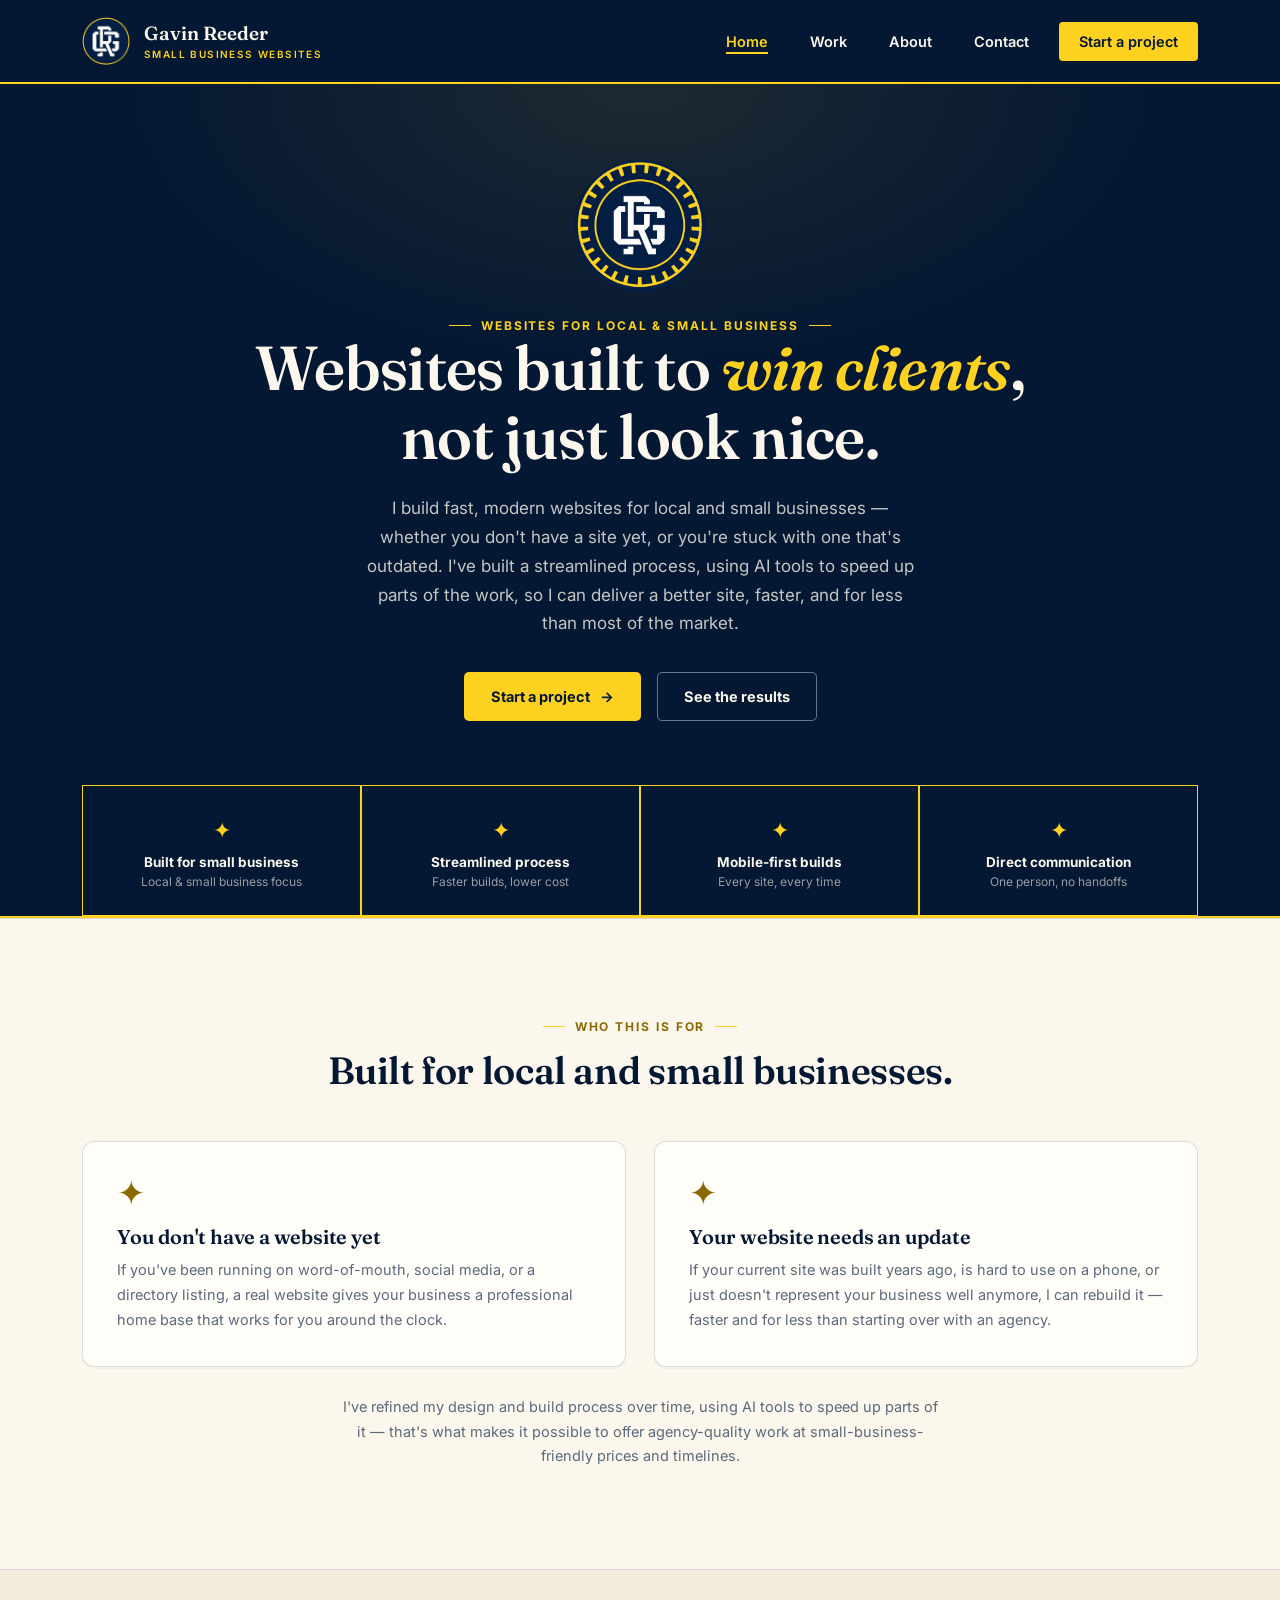
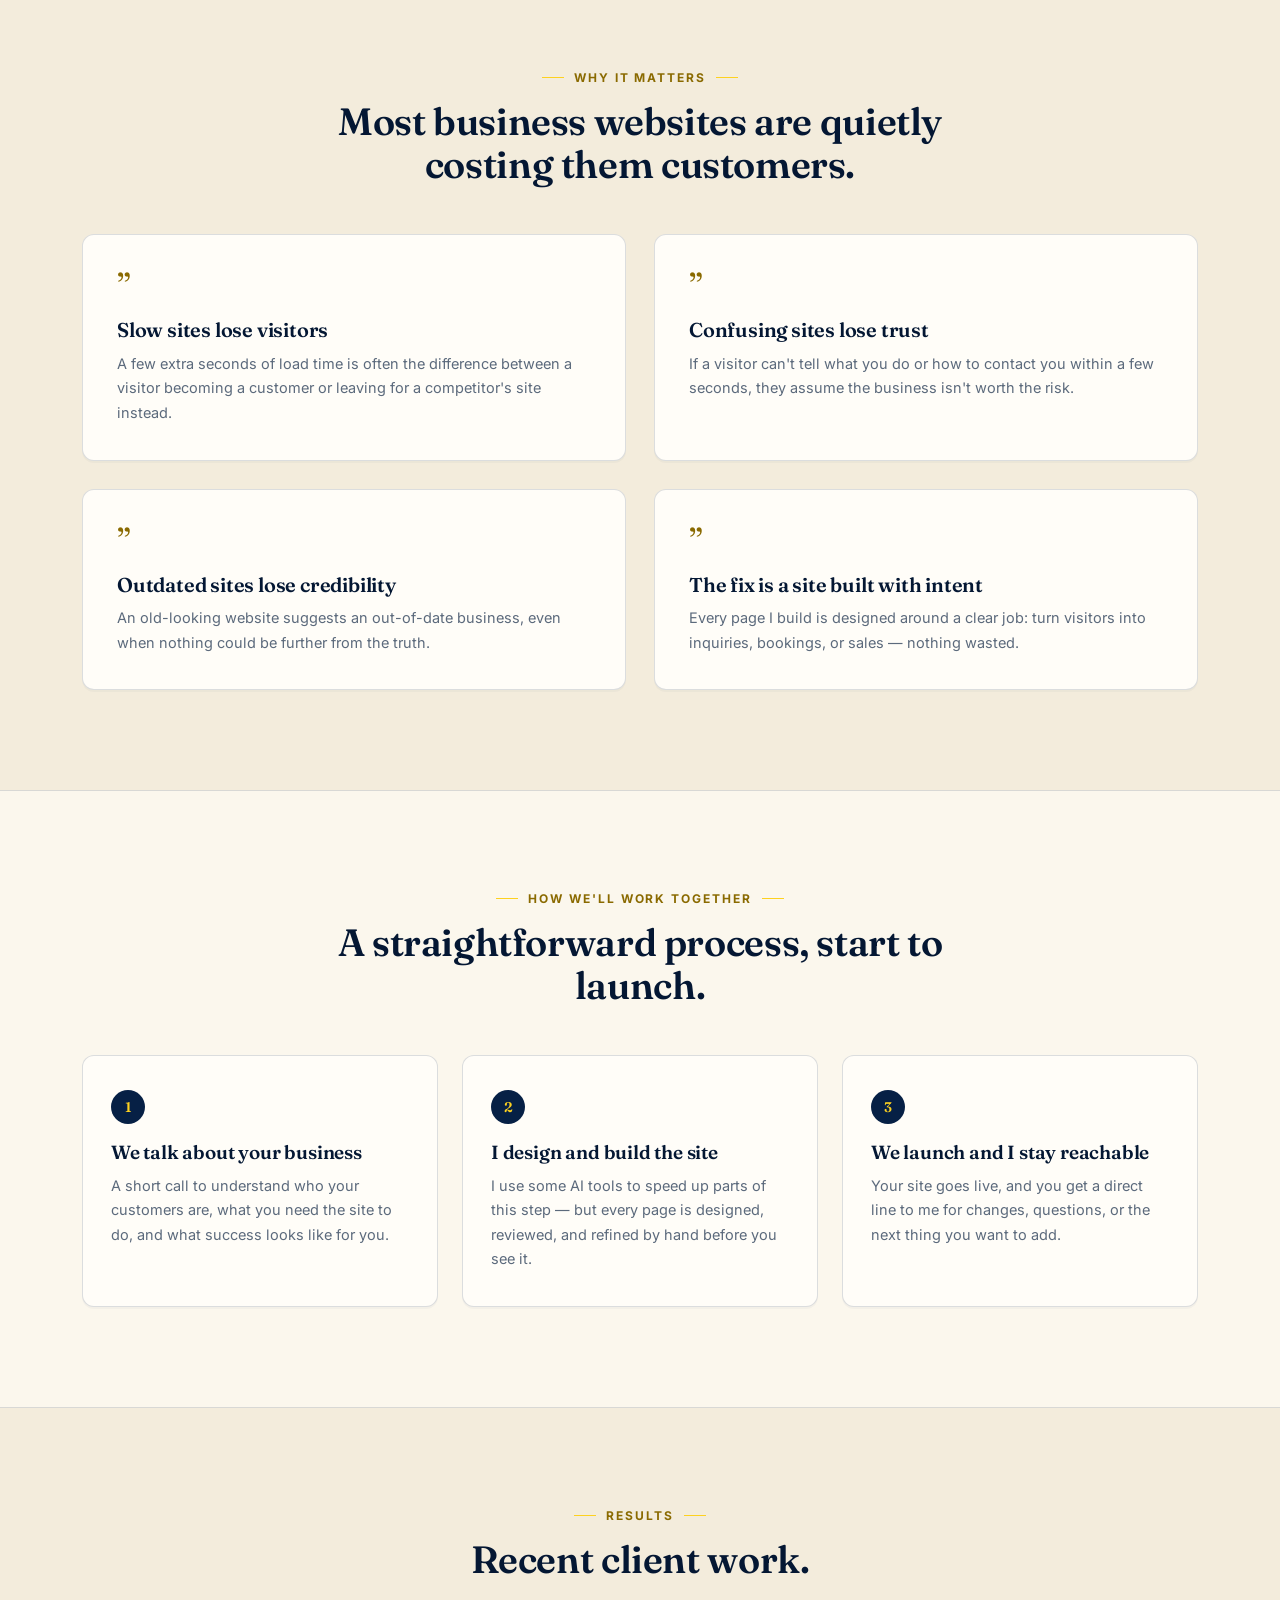
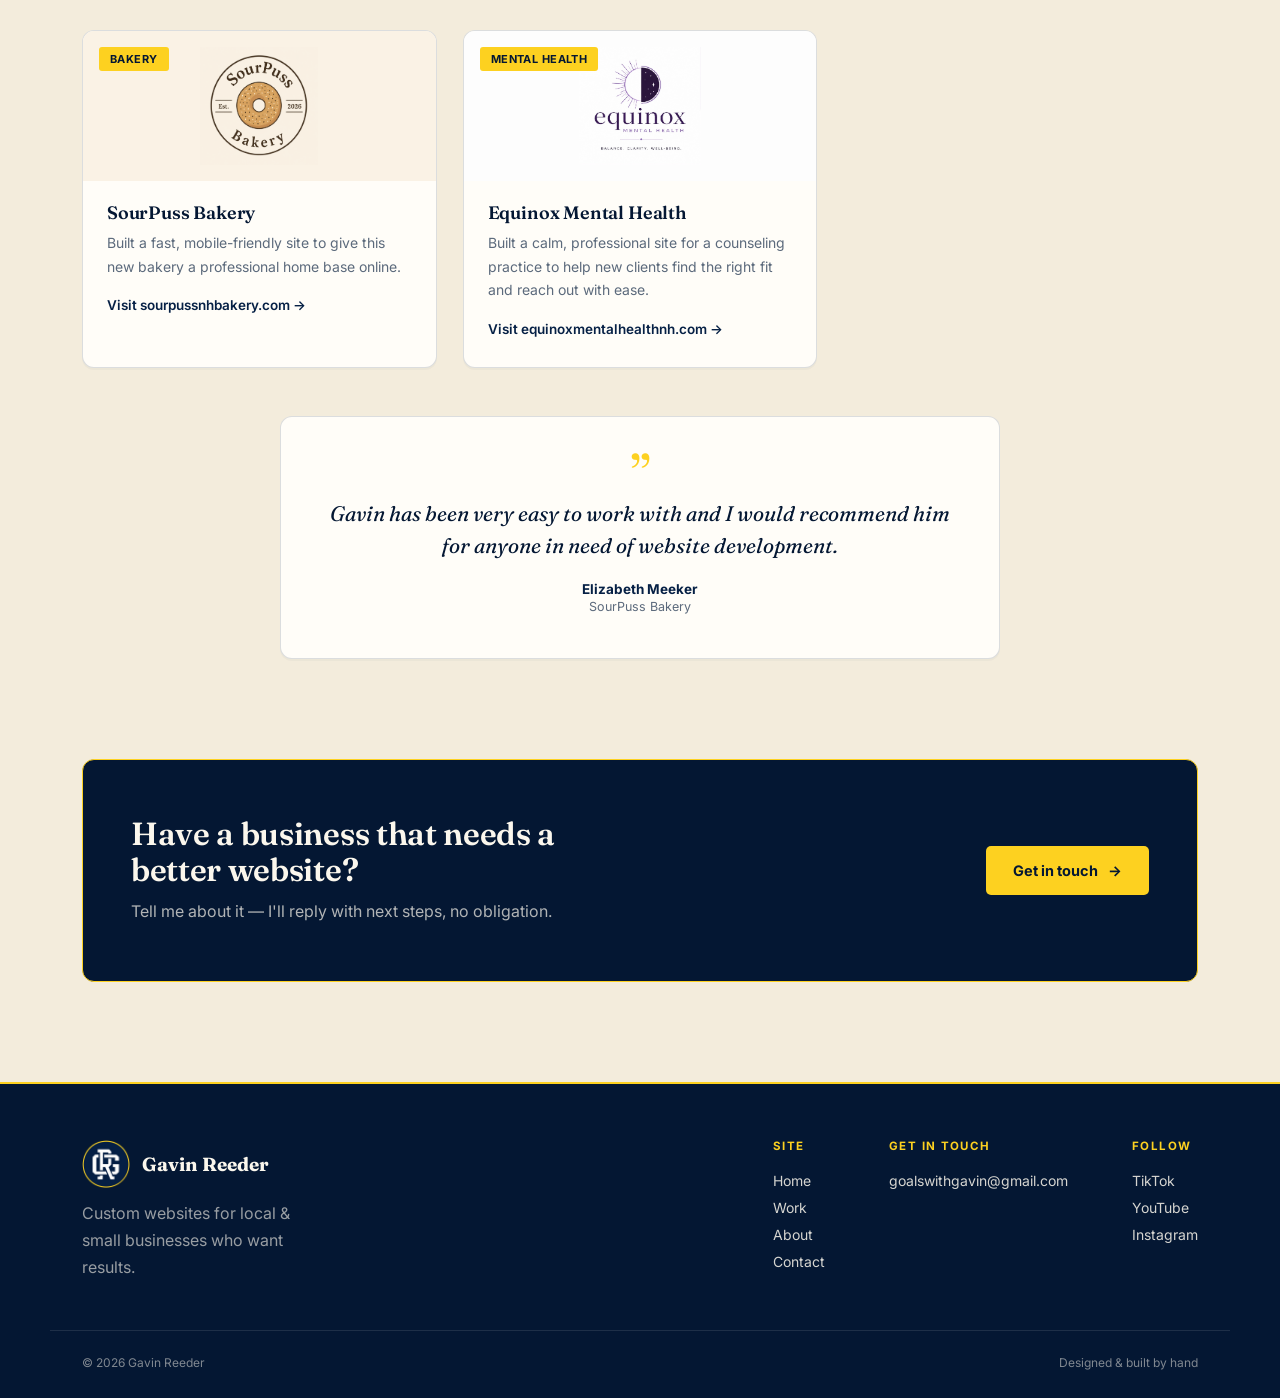
==== index.html @ fc6a7dd0 "Add files via upload" ====
<!DOCTYPE html>
<html lang="en">
<head>
<!-- Google tag (gtag.js) -->
<script async src="https://www.googletagmanager.com/gtag/js?id=G-11JY5V5HE5"></script>
<script>
  window.dataLayer = window.dataLayer || [];
  function gtag(){dataLayer.push(arguments);}
  gtag('js', new Date());

  gtag('config', 'G-11JY5V5HE5');
</script>
<meta charset="UTF-8">
<meta name="viewport" content="width=device-width, initial-scale=1.0">
<title>Gavin Reeder — Websites built to win clients</title>
<meta name="description" content="I design and build fast, modern websites for business owners — focused on results you can measure, not just looks.">
<link rel="icon" href="/favicon.ico" sizes="48x48">
<link rel="icon" type="image/png" href="/favicon.png" sizes="192x192">
<link rel="apple-touch-icon" href="/apple-touch-icon.png">
<link rel="stylesheet" href="styles.css">
</head>
<body>

<nav class="site-nav">
  <div class="wrap">
    <a href="index.html" class="brand">
      <div class="seal sm"><div class="seal-core"><img src="logo-small.png" alt="Gavin Reeder"></div></div>
      <div class="brand-text">Gavin Reeder<small>Small Business Websites</small></div>
    </a>
    <button class="nav-toggle" aria-label="Toggle menu" aria-expanded="false">☰</button>
    <ul class="nav-links" data-mobile-open="false">
      <li><a href="index.html" aria-current="page">Home</a></li>
      <li><a href="work.html">Work</a></li>
      <li><a href="about.html">About</a></li>
      <li><a href="contact.html">Contact</a></li>
      <li><a href="contact.html" class="nav-cta">Start a project</a></li>
    </ul>
  </div>
</nav>

<!-- ============ HERO ============ -->
<header class="home-hero">
  <div class="wrap">
    <div class="seal"><div class="seal-core"><img src="logo-center.png" alt="Gavin Reeder"></div></div>
    <div class="eyebrow" style="margin-top:22px;">Websites for local &amp; small business</div>
    <h1>Websites built to <em>win clients</em>, not just look nice.</h1>
    <p class="lead">I build fast, modern websites for local and small businesses — whether you don't have a site yet, or you're stuck with one that's outdated. I've built a streamlined process, using AI tools to speed up parts of the work, so I can deliver a better site, faster, and for less than most of the market.</p>
    <div class="hero-actions">
      <a href="contact.html" class="btn btn-primary">Start a project <span class="btn-arrow">→</span></a>
      <a href="work.html" class="btn btn-outline-light">See the results</a>
    </div>

    <div class="trust-bar">
      <div class="trust-item"><span class="icon">✦</span><strong>Built for small business</strong><span>Local &amp; small business focus</span></div>
      <div class="trust-item"><span class="icon">✦</span><strong>Streamlined process</strong><span>Faster builds, lower cost</span></div>
      <div class="trust-item"><span class="icon">✦</span><strong>Mobile-first builds</strong><span>Every site, every time</span></div>
      <div class="trust-item"><span class="icon">✦</span><strong>Direct communication</strong><span>One person, no handoffs</span></div>
    </div>
  </div>
</header>

<!-- ============ WHO THIS IS FOR ============ -->
<section style="background:var(--cream-2); border-top:1px solid var(--border); border-bottom:1px solid var(--border);">
  <div class="wrap">
    <div class="section-head">
      <div class="eyebrow">Who this is for</div>
      <h2>Built for local and small businesses.</h2>
    </div>
    <div class="why-grid">
      <div class="box why-card reveal">
        <span class="mark">✦</span>
        <h3>You don't have a website yet</h3>
        <p>If you've been running on word-of-mouth, social media, or a directory listing, a real website gives your business a professional home base that works for you around the clock.</p>
      </div>
      <div class="box why-card reveal">
        <span class="mark">✦</span>
        <h3>Your website needs an update</h3>
        <p>If your current site was built years ago, is hard to use on a phone, or just doesn't represent your business well anymore, I can rebuild it — faster and for less than starting over with an agency.</p>
      </div>
    </div>
    <p style="margin-top:28px; text-align:center; font-size:14.5px; max-width:600px; margin-left:auto; margin-right:auto;">I've refined my design and build process over time, using AI tools to speed up parts of it — that's what makes it possible to offer agency-quality work at small-business-friendly prices and timelines.</p>
  </div>
</section>

<!-- ============ WHY ============ -->
<section>
  <div class="wrap">
    <div class="section-head">
      <div class="eyebrow">Why it matters</div>
      <h2>Most business websites are quietly costing them customers.</h2>
    </div>
    <div class="why-grid">
      <div class="box why-card reveal">
        <span class="mark">”</span>
        <h3>Slow sites lose visitors</h3>
        <p>A few extra seconds of load time is often the difference between a visitor becoming a customer or leaving for a competitor's site instead.</p>
      </div>
      <div class="box why-card reveal">
        <span class="mark">”</span>
        <h3>Confusing sites lose trust</h3>
        <p>If a visitor can't tell what you do or how to contact you within a few seconds, they assume the business isn't worth the risk.</p>
      </div>
      <div class="box why-card reveal">
        <span class="mark">”</span>
        <h3>Outdated sites lose credibility</h3>
        <p>An old-looking website suggests an out-of-date business, even when nothing could be further from the truth.</p>
      </div>
      <div class="box why-card reveal">
        <span class="mark">”</span>
        <h3>The fix is a site built with intent</h3>
        <p>Every page I build is designed around a clear job: turn visitors into inquiries, bookings, or sales — nothing wasted.</p>
      </div>
    </div>
  </div>
</section>

<!-- ============ PROCESS ============ -->
<section style="background:var(--cream-2); border-top:1px solid var(--border); border-bottom:1px solid var(--border);">
  <div class="wrap">
    <div class="section-head">
      <div class="eyebrow">How we'll work together</div>
      <h2>A straightforward process, start to launch.</h2>
    </div>
    <div class="process-grid">
      <div class="box process-step reveal">
        <div class="step-num">1</div>
        <h3>We talk about your business</h3>
        <p>A short call to understand who your customers are, what you need the site to do, and what success looks like for you.</p>
      </div>
      <div class="box process-step reveal">
        <div class="step-num">2</div>
        <h3>I design and build the site</h3>
        <p>I use some AI tools to speed up parts of this step — but every page is designed, reviewed, and refined by hand before you see it.</p>
      </div>
      <div class="box process-step reveal">
        <div class="step-num">3</div>
        <h3>We launch and I stay reachable</h3>
        <p>Your site goes live, and you get a direct line to me for changes, questions, or the next thing you want to add.</p>
      </div>
    </div>
  </div>
</section>

<!-- ============ RESULTS PREVIEW ============ -->
<section>
  <div class="wrap">
    <div class="section-head">
      <div class="eyebrow">Results</div>
      <h2>Recent client work.</h2>
    </div>

    <div class="results-grid">
      <a href="https://sourpussnhbakery.com" target="_blank" rel="noopener" class="box result-card reveal">
        <div class="result-thumb logo-thumb">
          <span class="tag">Bakery</span>
          <img src="sourpuss-logo.png" alt="SourPuss Bakery logo">
        </div>
        <div class="result-body">
          <h3>SourPuss Bakery</h3>
          <p>Built a fast, mobile-friendly site to give this new bakery a professional home base online.</p>
          <p style="margin-top:16px; font-weight:600; font-size:13.5px; color:var(--navy);">Visit sourpussnhbakery.com →</p>
        </div>
      </a>
      <a href="https://equinoxmentalhealthnh.com" target="_blank" rel="noopener" class="box result-card reveal">
        <div class="result-thumb logo-thumb" style="background:#FDFDFD;">
          <span class="tag">Mental Health</span>
          <img src="equinox-logo.png" alt="Equinox Mental Health logo">
        </div>
        <div class="result-body">
          <h3>Equinox Mental Health</h3>
          <p>Built a calm, professional site for a counseling practice to help new clients find the right fit and reach out with ease.</p>
          <p style="margin-top:16px; font-weight:600; font-size:13.5px; color:var(--navy);">Visit equinoxmentalhealthnh.com →</p>
        </div>
      </a>
    </div>

    <div class="box testimonial reveal">
      <span class="quote-mark">”</span>
      <p class="quote">Gavin has been very easy to work with and I would recommend him for anyone in need of website development.</p>
      <div class="attribution">Elizabeth Meeker<span>SourPuss Bakery</span></div>
    </div>
  </div>
</section>

<!-- ============ CTA ============ -->
<section style="padding-top:0;">
  <div class="wrap">
    <div class="cta-banner reveal">
      <div>
        <h2>Have a business that needs a better website?</h2>
        <p>Tell me about it — I'll reply with next steps, no obligation.</p>
      </div>
      <a href="contact.html" class="btn btn-primary">Get in touch <span class="btn-arrow">→</span></a>
    </div>
  </div>
</section>

<footer class="footer">
  <div class="wrap">
    <div>
      <div class="footer-brand"><div class="seal sm"><div class="seal-core"><img src="logo-small.png" alt="Gavin Reeder"></div></div>Gavin Reeder</div>
      <p style="margin-top:12px; max-width:240px; color:rgba(251,247,237,0.6);">Custom websites for local &amp; small businesses who want results.</p>
    </div>
    <div class="footer-cols">
      <div class="footer-col">
        <h4>Site</h4>
        <a href="index.html">Home</a>
        <a href="work.html">Work</a>
        <a href="about.html">About</a>
        <a href="contact.html">Contact</a>
      </div>
      <div class="footer-col">
        <h4>Get in touch</h4>
        <a href="mailto:goalswithgavin@gmail.com">goalswithgavin@gmail.com</a>
      </div>
      <div class="footer-col">
        <h4>Follow</h4>
        <a href="https://www.tiktok.com/@goalswithgavin" target="_blank" rel="noopener">TikTok</a>
        <a href="https://www.youtube.com/@goalswithgavin" target="_blank" rel="noopener">YouTube</a>
        <a href="https://www.instagram.com/goals.withgavin" target="_blank" rel="noopener">Instagram</a>
      </div>
    </div>
  </div>
  <div class="wrap footer-bottom">
    <span>© <span data-year></span> Gavin Reeder</span>
    <span>Designed &amp; built by hand</span>
  </div>
</footer>

<script src="script.js"></script>
</body>
</html>
---- styles.css ----
/* ============================================
   TRUST MARK — design tokens (blue / gold / cream)
   ============================================ */
@import url('https://fonts.googleapis.com/css2?family=Fraunces:opsz,wght@9..144,400;9..144,500;9..144,600;9..144,700&family=Inter:wght@400;500;600;700&display=swap');

:root{
  --cream:      #F3ECDC;
  --cream-2:    #FBF7ED;
  --paper:      #FFFDF8;
  --navy:       #062045;
  --navy-2:     #041733;
  --navy-3:     #0B2D5F;
  --gold:       #FDD120;
  --gold-2:     #FDD120;
  --gold-hover: #FFE066;
  --gold-ink:   #8A6A00;
  --gold-soft:  rgba(253,209,32,0.16);
  --ink:        #1B2B3E;
  --muted:      #5C6A7C;
  --border:     rgba(6,32,69,0.14);

  --font-display: 'Fraunces', serif;
  --font-body:    'Inter', sans-serif;

  --max: 1180px;
  --radius: 12px;
}

*{ box-sizing: border-box; }
html{ scroll-behavior: smooth; }
body{
  margin:0;
  font-family: var(--font-body);
  color: var(--ink);
  background: var(--cream);
  -webkit-font-smoothing: antialiased;
}
img{ max-width:100%; display:block; }
a{ color: inherit; text-decoration: none; }
ul{ margin:0; padding:0; list-style:none; }
::selection{ background: var(--gold-2); color: var(--navy-2); }

@media (prefers-reduced-motion: reduce){
  *{ animation-duration: 0.01ms !important; animation-iteration-count: 1 !important; transition-duration: 0.01ms !important; scroll-behavior: auto !important; }
}
a:focus-visible, button:focus-visible, input:focus-visible, textarea:focus-visible, select:focus-visible{
  outline: 2px solid var(--gold);
  outline-offset: 3px;
}

.wrap{ max-width: var(--max); margin: 0 auto; padding: 0 32px; }

h1,h2,h3,h4{
  font-family: var(--font-display);
  color: var(--navy-2);
  line-height: 1.12;
  margin: 0;
  font-weight: 600;
  letter-spacing: -0.01em;
}

.eyebrow{
  font-family: var(--font-body);
  font-weight: 700;
  font-size: 12px;
  letter-spacing: 0.16em;
  text-transform: uppercase;
  color: var(--gold-ink);
  display:flex; align-items:center; justify-content:center; gap:10px;
}
.eyebrow::before, .eyebrow::after{ content:""; width: 22px; height: 1px; background: var(--gold); display:inline-block; }
.eyebrow.left{ justify-content:flex-start; }
.eyebrow.left::after{ display:none; }

p{ line-height: 1.7; color: var(--muted); margin: 0; }

/* ============================================
   Seal / medallion — signature motif
   ============================================ */
.seal{
  width: 76px; height: 76px;
  flex-shrink:0;
  display:flex; align-items:center; justify-content:center;
}
.seal{ position:relative; }
.seal::before{
  content:""; position:absolute; inset:0;
  background: url('logo-ring.png') center/contain no-repeat;
  animation: seal-rotate 40s linear infinite;
}
.seal-core{ width:100%; height:100%; position:relative; z-index:1; }
.seal-core img{ width:100%; height:100%; object-fit:contain; display:block; }
.seal.sm{ width:48px; height:48px; }
.seal.sm::before{ display:none; }
.home-hero .seal{ width:132px; height:132px; }

/* ============================================
   Nav — full-width top band
   ============================================ */
.site-nav{
  position: sticky; top:0; z-index: 100;
  background: var(--navy-2);
  border-bottom: 2px solid var(--gold);
}
.site-nav .wrap{
  display:flex; align-items:center; justify-content:space-between;
  height: 82px;
}
.brand{ display:flex; align-items:center; gap:14px; }
.brand-text{ font-family: var(--font-display); font-weight:600; color: var(--cream-2); font-size: 19px; line-height:1.2; }
.brand-text small{
  display:block; font-family: var(--font-body); font-weight:600; font-size: 10px;
  letter-spacing: 0.14em; color: var(--gold-2); text-transform: uppercase; margin-top: 3px;
}

.nav-links{ display:flex; align-items:center; gap: 6px; }
.nav-links > li{ position: relative; }
.nav-links a{
  font-family: var(--font-body); font-weight: 600; font-size: 14.5px;
  color: var(--cream-2);
  padding: 10px 18px;
  display:block;
  border-radius: 4px;
  position: relative;
  transition: color 0.2s ease;
}
.nav-links a::after{
  content:""; position:absolute; left:18px; right:18px; bottom:6px; height:2px;
  background: var(--gold-2); transform: scaleX(0); transform-origin:left;
  transition: transform 0.22s ease;
}
.nav-links a:hover{ color: var(--gold-2); }
.nav-links a:hover::after,
.nav-links a[aria-current="page"]::after{ transform: scaleX(1); }
.nav-links a[aria-current="page"]{ color: var(--gold-2); }

.nav-cta{
  font-family: var(--font-body); font-weight: 700; font-size: 14px;
  color: var(--navy-2) !important;
  background: var(--gold-2);
  padding: 11px 20px !important;
  border-radius: 4px;
  margin-left: 6px;
}
.nav-cta::after{ display:none; }
.nav-cta:hover{ background: var(--gold-hover) !important; color: var(--navy-2) !important; }

.nav-toggle{
  display:none;
  background:none; border:1px solid rgba(255,255,255,0.25); border-radius:4px;
  width:42px; height:42px; color: var(--cream-2);
  align-items:center; justify-content:center; cursor:pointer; font-size:18px;
}

@media (max-width: 900px){
  .nav-links{
    position: fixed; top: 82px; left:0; right:0; bottom:0;
    background: var(--navy-2);
    flex-direction: column; align-items: stretch;
    padding: 20px; gap: 4px;
    transform: translateX(100%);
    transition: transform 0.25s ease;
    overflow-y:auto;
    border-top: 1px solid rgba(255,255,255,0.1);
  }
  .nav-links[data-mobile-open="true"]{ transform: translateX(0); }
  .nav-links > li{ width:100%; }
  .nav-links a{ width:100%; padding: 16px 12px; font-size:16px; }
  .nav-toggle{ display:flex; }
  .nav-cta{ text-align:center; margin-top:10px; }
}

/* ============================================
   Buttons
   ============================================ */
.btn{
  display:inline-flex; align-items:center; gap:10px;
  font-family: var(--font-body); font-weight:700; font-size: 14.5px;
  padding: 15px 26px;
  border-radius: 5px;
  border: 1.5px solid transparent;
  cursor:pointer;
  transition: all 0.2s ease;
}
.btn-primary{ background: var(--gold-2); color: var(--navy-2); }
.btn-primary:hover{ background: var(--gold-hover); transform: translateY(-2px); }
.btn-outline{ border-color: var(--navy); color: var(--navy); background: transparent; }
.btn-outline:hover{ background: var(--navy); color: var(--cream-2); }
.btn-outline-light{ border-color: rgba(255,255,255,0.4); color: var(--cream-2); }
.btn-outline-light:hover{ border-color: var(--gold-2); color: var(--gold-2); }
.btn-arrow{ transition: transform 0.2s ease; }
.btn:hover .btn-arrow{ transform: translateX(3px); }

/* ============================================
   Boxes / cards — shared building block
   ============================================ */
.box{
  background: var(--paper);
  border: 1px solid var(--border);
  border-radius: var(--radius);
  box-shadow: 0 2px 0 rgba(6,32,69,0.03);
  position: relative;
}
.box-gold-top{ border-top: 3px solid var(--gold-2); }

section{ padding: 100px 0; }
@media (max-width: 700px){ section{ padding: 68px 0; } }

/* ============================================
   Page hero (secondary pages)
   ============================================ */
.page-hero{
  background: var(--navy-2);
  padding: 72px 0 60px;
  text-align:center;
  position:relative;
  border-bottom: 2px solid var(--gold);
}
.page-hero .eyebrow, .home-hero .eyebrow{ color: var(--gold-2); }
.page-hero .eyebrow::before, .page-hero .eyebrow::after, .home-hero .eyebrow::before, .home-hero .eyebrow::after{ background: var(--gold-2); }
.page-hero h1{ color: var(--cream-2); font-size: clamp(32px, 4.4vw, 48px); margin: 18px auto 0; max-width: 720px; }
.page-hero p.lead{ color: rgba(251,247,237,0.75); max-width: 600px; margin: 18px auto 0; font-size: 16.5px; }

/* ============================================
   HOME — hero
   ============================================ */
.home-hero{ background: var(--navy-2); text-align:center; padding: 76px 0 0; position: relative; border-bottom: 2px solid var(--gold); overflow:hidden; }
.home-hero::before{
  content:""; position:absolute; inset:0;
  background: radial-gradient(ellipse 60% 50% at 50% 0%, rgba(253,209,32,0.10), transparent 70%);
  pointer-events:none;
}
.home-hero .wrap{ position:relative; }
.home-hero .seal{ margin: 0 auto 26px; }
.home-hero h1{ color: var(--cream-2); font-size: clamp(38px, 5.4vw, 62px); max-width: 820px; margin: 0 auto; }
.home-hero h1 em{ font-style: italic; color: var(--gold-2); }
.home-hero p.lead{ color: rgba(251,247,237,0.78); max-width: 560px; margin: 22px auto 0; font-size: 17px; }
.hero-actions{ display:flex; gap:16px; justify-content:center; margin-top: 34px; flex-wrap:wrap; }

/* Trust bar — boxed stat/feature strip under hero */
.trust-bar{
  display:grid; grid-template-columns: repeat(4, 1fr);
  gap: 2px; background: var(--gold); 
  margin-top: 64px; border: 1px solid var(--gold);
}
.trust-item{
  background: var(--navy-2); padding: 26px 20px; text-align:center;
}
.trust-item .icon{ font-family: var(--font-display); font-size: 22px; color: var(--gold-2); }
.trust-item strong{ display:block; font-family: var(--font-body); font-weight:700; font-size: 13.5px; color: var(--cream-2); margin-top: 10px; }
.trust-item span{ display:block; font-size: 12px; color: rgba(251,247,237,0.6); margin-top: 4px; }
@media (max-width: 800px){ .trust-bar{ grid-template-columns: 1fr 1fr; } }

/* ============================================
   Why section
   ============================================ */
.why-grid{ display:grid; grid-template-columns: 1fr 1fr; gap: 28px; margin-top: 48px; }
@media (max-width: 800px){ .why-grid{ grid-template-columns: 1fr; } }
.why-card{ padding: 34px; }
.why-card .mark{ font-family: var(--font-display); font-size: 34px; color: var(--gold-ink); line-height:1; }
.why-card h3{ font-size: 20px; margin-top: 16px; }
.why-card p{ margin-top: 10px; font-size: 14.5px; }

/* ============================================
   Process
   ============================================ */
.process-grid{ display:grid; grid-template-columns: repeat(3, 1fr); gap: 24px; margin-top: 48px; }
@media (max-width: 800px){ .process-grid{ grid-template-columns: 1fr; } }
.process-step{ padding: 34px 28px; text-align:left; }
.process-step .step-num{
  display:inline-flex; align-items:center; justify-content:center;
  width: 34px; height:34px; border-radius:50%;
  background: var(--navy); color: var(--gold-2);
  font-family: var(--font-display); font-size: 14px; font-weight:600;
}
.process-step h3{ font-size: 19px; margin-top: 18px; }
.process-step p{ margin-top: 10px; font-size: 14.5px; }

/* ============================================
   Results cards
   ============================================ */
.results-grid{ display:grid; grid-template-columns: repeat(3, 1fr); gap: 26px; margin-top: 48px; }
@media (max-width: 980px){ .results-grid{ grid-template-columns: 1fr 1fr; } }
@media (max-width: 660px){ .results-grid{ grid-template-columns: 1fr; } }

.result-card{ overflow:hidden; transition: transform 0.25s ease, box-shadow 0.25s ease; }
.result-card:hover{ transform: translateY(-4px); box-shadow: 0 18px 34px rgba(6,32,69,0.14); }
.result-thumb{
  height: 150px;
  background: linear-gradient(135deg, var(--navy), var(--navy-3));
  position:relative;
  display:flex; align-items:flex-start; justify-content:space-between;
  padding: 16px;
}
.result-thumb.logo-thumb{ background: #FAF2E5; align-items:center; justify-content:center; }
.result-thumb.logo-thumb img{ max-height: 100%; max-width: 100%; object-fit:contain; }
.result-thumb.logo-thumb .tag{ position:absolute; top:16px; left:16px; }
.result-thumb .tag{
  font-family: var(--font-body); font-size: 11px; font-weight:700; letter-spacing:0.04em; text-transform:uppercase;
  color: var(--navy-2); background: var(--gold-2);
  padding: 5px 11px; border-radius:3px;
}
.result-body{ padding: 22px 24px 26px; }
.result-body h3{ font-size: 18px; }
.result-body p{ font-size: 14px; margin-top: 8px; }
.result-metrics{ display:flex; gap: 24px; margin-top: 18px; padding-top:18px; border-top: 1px solid var(--border); }
.result-metrics div strong{ display:block; font-family: var(--font-display); font-size: 21px; color: var(--navy); }
.result-metrics div span{ font-family: var(--font-body); font-size: 10.5px; color: var(--muted); text-transform:uppercase; letter-spacing:0.05em; font-weight:600; }

.example-flag{
  display:inline-flex; align-items:center; gap:6px;
  font-family: var(--font-body); font-size: 11px; font-weight:600; color: var(--muted);
  border: 1px dashed var(--border); padding: 4px 10px; border-radius: 20px;
}

/* ============================================
   Testimonial
   ============================================ */
.testimonial{ padding: 44px; text-align:center; max-width: 720px; margin: 48px auto 0; }
.testimonial .quote-mark{ font-family: var(--font-display); font-size: 54px; color: var(--gold-2); line-height:0.5; display:block; margin-bottom: 10px; }
.testimonial p.quote{ font-family: var(--font-display); font-size: 21px; color: var(--navy-2); font-style: italic; line-height:1.5; }
.testimonial .attribution{ margin-top: 20px; font-family: var(--font-body); font-weight:700; font-size: 13.5px; color: var(--navy); }
.testimonial .attribution span{ display:block; font-weight:400; color: var(--muted); font-size: 12.5px; margin-top:2px; }

/* ============================================
   CTA banner
   ============================================ */
.cta-banner{
  background: var(--navy-2);
  border: 1px solid var(--gold);
  border-radius: var(--radius);
  padding: 56px 48px;
  display:flex; justify-content:space-between; align-items:center; gap: 30px; flex-wrap:wrap;
  position:relative; overflow:hidden;
}
.cta-banner h2{ color: var(--cream-2); font-size: clamp(24px,3vw,32px); max-width: 480px; }
.cta-banner p{ color: rgba(251,247,237,0.7); margin-top:10px; }

/* ============================================
   About page
   ============================================ */
.about-grid{ display:grid; grid-template-columns: 0.8fr 1.2fr; gap: 48px; align-items:start; }
@media (max-width: 900px){ .about-grid{ grid-template-columns: 1fr; } }
.portrait{
  aspect-ratio: 4/5; border-radius: var(--radius);
  background: var(--navy-2);
  border: 1px solid var(--gold);
  position:relative; overflow:hidden;
  display:flex; align-items:center; justify-content:center;
  padding: 30px;
}
.portrait span{ font-family: var(--font-body); font-size: 12.5px; color: rgba(251,247,237,0.6); text-align:center; }
.portrait-pair{ display:grid; grid-template-columns: 1fr 1fr; gap: 14px; }
.portrait-pair .portrait{ aspect-ratio: 3/4; padding:0; }
@media (max-width: 500px){ .portrait-pair{ grid-template-columns: 1fr 1fr; gap: 10px; } }
.skills-list{ display:grid; grid-template-columns: 1fr 1fr; gap: 10px; margin-top: 20px; }
.skills-list div{
  font-family: var(--font-body); font-weight:600; font-size: 13px; color: var(--navy);
  border: 1px solid var(--border); border-radius: 6px; padding: 11px 14px;
  background: var(--paper); text-align:center;
}
.approach-list{ margin-top: 10px; }
.approach-list li{ display:flex; gap:18px; padding: 24px; margin-top:14px; }
.approach-list .mark{ font-family: var(--font-display); color: var(--gold-ink); font-size: 20px; flex-shrink:0; }
.approach-list h4{ font-size: 16.5px; }
.approach-list p{ margin-top:6px; font-size: 14.5px; }

/* ============================================
   Contact page
   ============================================ */
.contact-grid{ display:grid; grid-template-columns: 1fr 1fr; gap: 40px; align-items:start; }
@media (max-width: 900px){ .contact-grid{ grid-template-columns: 1fr; } }
.contact-form-box{ padding: 40px; }
.field{ margin-bottom: 20px; }
.field label{ display:block; font-family: var(--font-body); font-weight:700; font-size: 12px; letter-spacing:0.04em; color: var(--navy); margin-bottom: 8px; }
.field input, .field textarea, .field select{
  width:100%; padding: 13px 14px; border-radius: 6px;
  border: 1px solid var(--border); background: var(--cream-2);
  font-family: var(--font-body); font-size: 15px; color: var(--ink);
}
.field textarea{ resize: vertical; min-height: 130px; }
.field input:focus, .field textarea:focus, .field select:focus{ border-color: var(--gold-ink); outline:none; background: var(--paper); }
.contact-info{ background: var(--navy-2); border: 1px solid var(--gold); border-radius: var(--radius); padding: 40px; }
.contact-info h3{ color: var(--cream-2); font-size: 21px; }
.contact-info p{ color: rgba(251,247,237,0.7); margin-top: 12px; }
.contact-email{
  display:flex; align-items:center; justify-content:space-between; gap:10px; flex-wrap:wrap;
  margin-top: 26px; padding: 16px 18px; background: rgba(255,255,255,0.05);
  border: 1px solid rgba(253,209,32,0.35); border-radius: 6px;
  font-family: var(--font-body); font-size: 13.5px; color: var(--cream-2);
}
.contact-meta{ margin-top: 26px; }
.contact-meta div{ display:flex; justify-content:space-between; padding: 13px 0; border-top: 1px solid rgba(255,255,255,0.1); font-size: 13.5px; }
.contact-meta div span:first-child{ font-family: var(--font-body); font-weight:700; color: var(--gold-2); text-transform:uppercase; font-size: 11px; letter-spacing:0.05em; }
.contact-meta div span:last-child{ color: var(--cream-2); }

/* ============================================
   Sheet-style section divider
   ============================================ */
.section-head{ text-align:center; max-width: 640px; margin: 0 auto; }
.section-head h2{ font-size: clamp(28px,3.4vw,38px); margin-top:16px; }

/* ============================================
   Footer
   ============================================ */
.footer{
  background: var(--navy-2);
  color: rgba(251,247,237,0.65);
  padding: 56px 0 28px;
  border-top: 2px solid var(--gold);
}
.footer .wrap{ display:flex; flex-wrap:wrap; gap: 32px; justify-content:space-between; align-items:flex-start; }
.footer-brand{ display:flex; align-items:center; gap:12px; font-family: var(--font-display); color: var(--cream-2); font-size: 19px; font-weight:700; }
.footer-cols{ display:flex; gap: 64px; flex-wrap:wrap; }
.footer-col h4{ font-family: var(--font-body); font-size: 11.5px; font-weight:700; letter-spacing: 0.12em; color: var(--gold-2); text-transform: uppercase; margin-bottom: 14px; }
.footer-col a{ display:block; color: var(--cream-2); font-size: 14px; padding: 5px 0; opacity: 0.85; }
.footer-col a:hover{ color: var(--gold-2); opacity:1; }
.footer-bottom{
  margin-top: 48px; padding-top: 24px; border-top: 1px solid rgba(255,255,255,0.1);
  font-family: var(--font-body); font-size: 12px; color: rgba(251,247,237,0.5);
  display:flex; justify-content:space-between; flex-wrap:wrap; gap:10px;
}

/* ============================================
   Reveal on scroll
   ============================================ */
.reveal{ opacity:0; transform: translateY(18px); transition: opacity 0.6s ease, transform 0.6s ease; }
.reveal.in{ opacity:1; transform: translateY(0); }

@keyframes seal-rotate{ to{ transform: rotate(360deg); } }
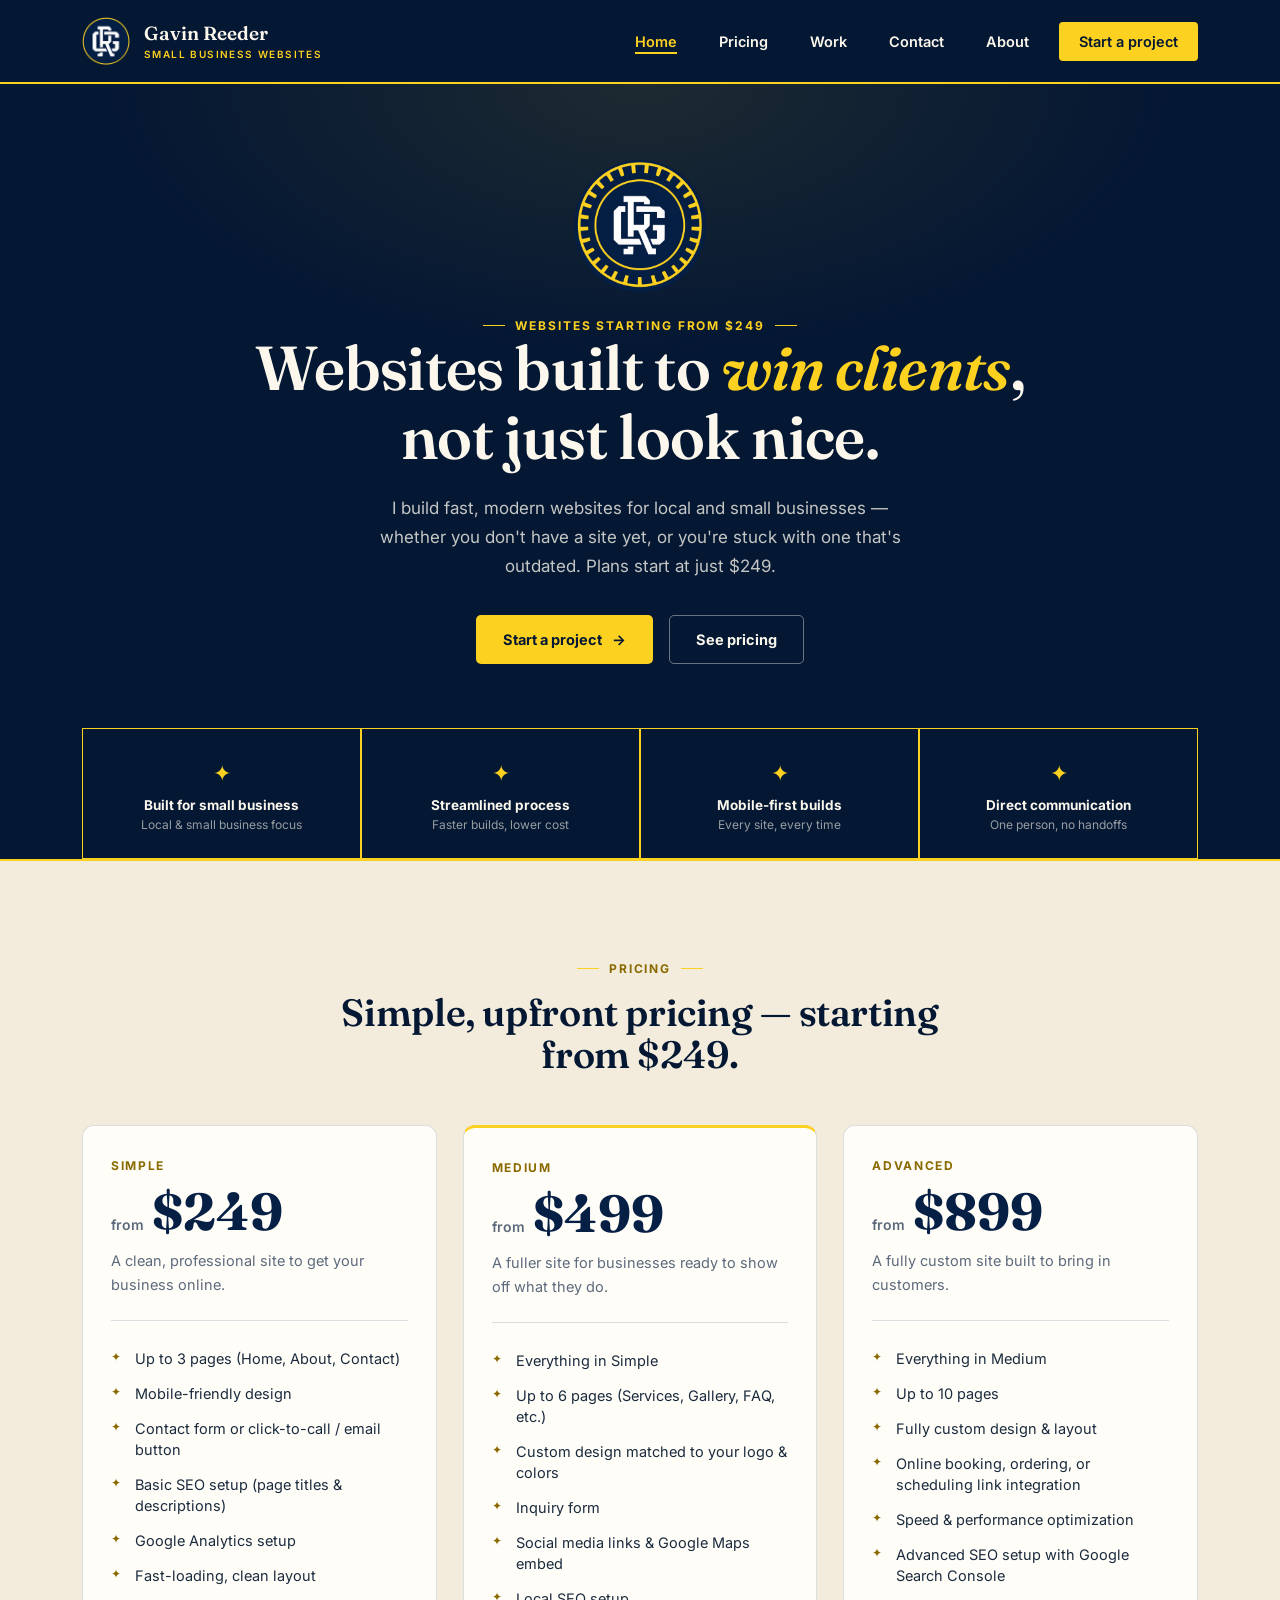
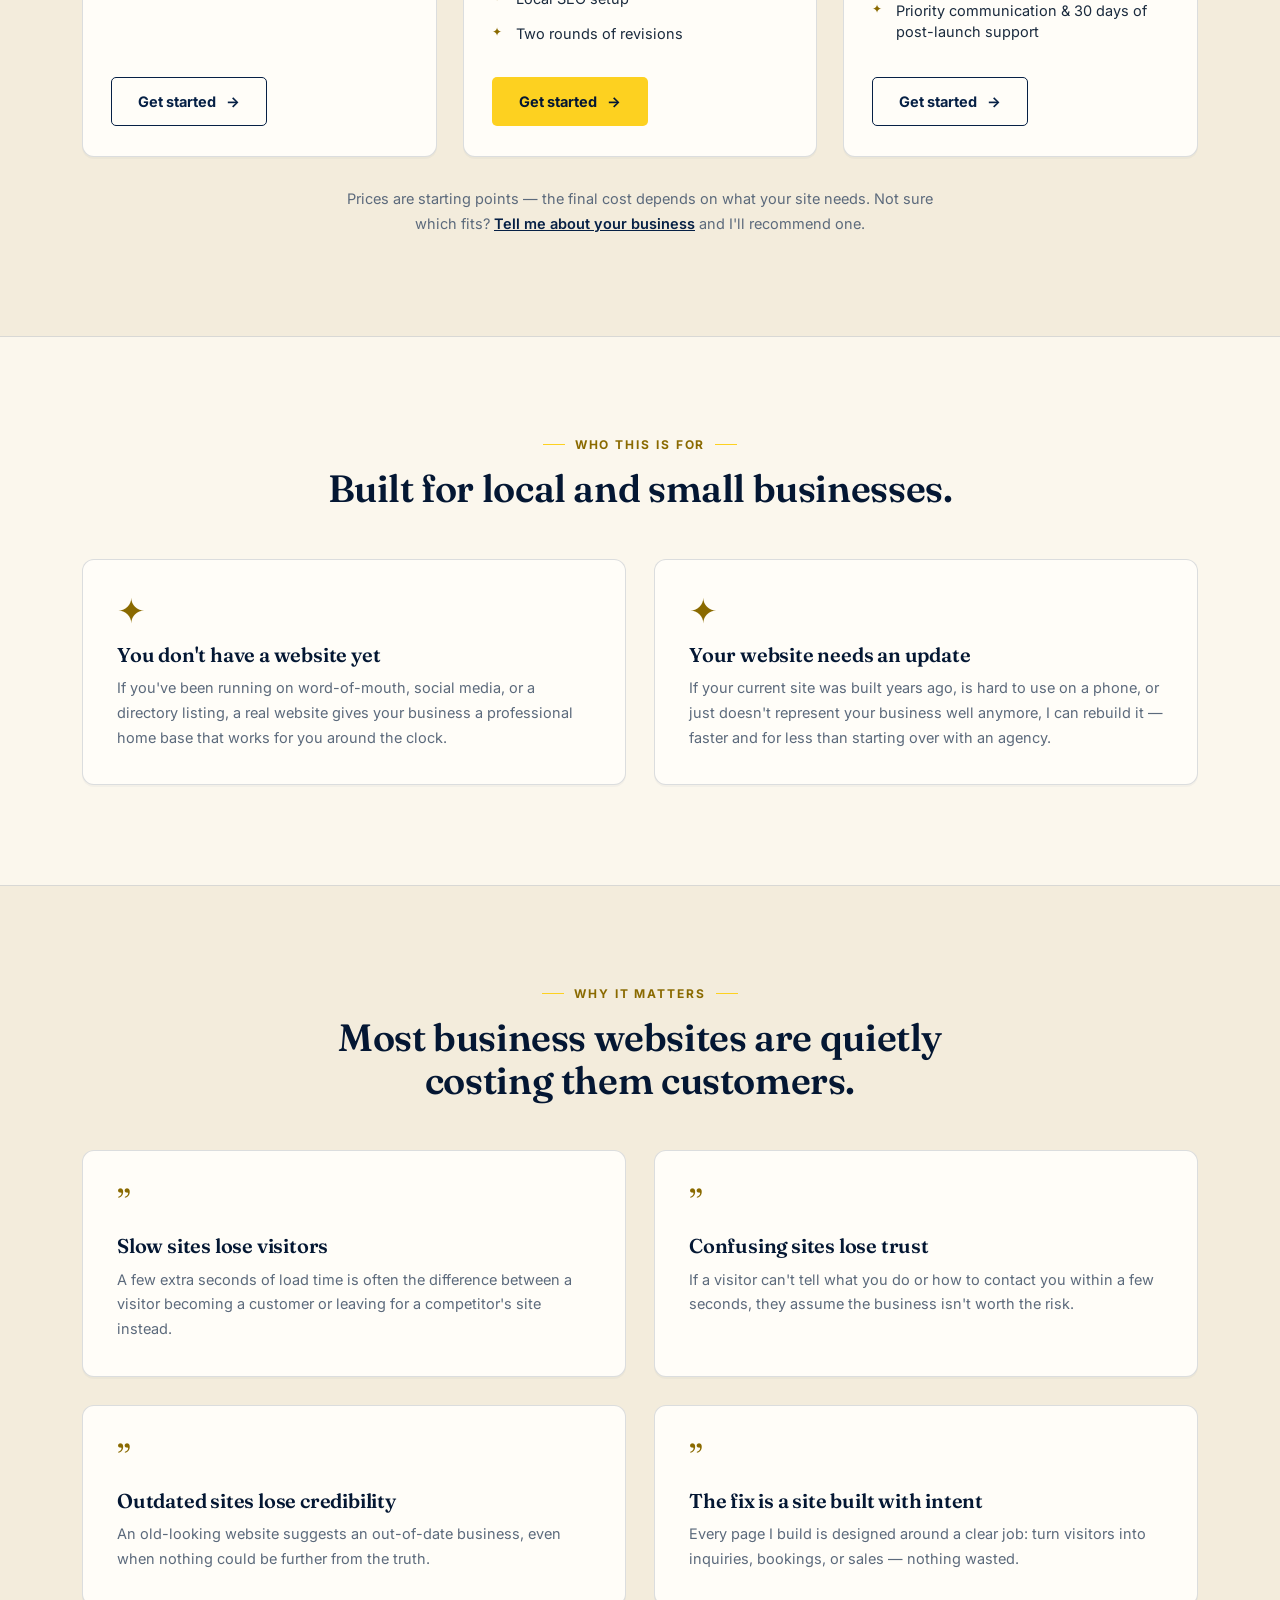
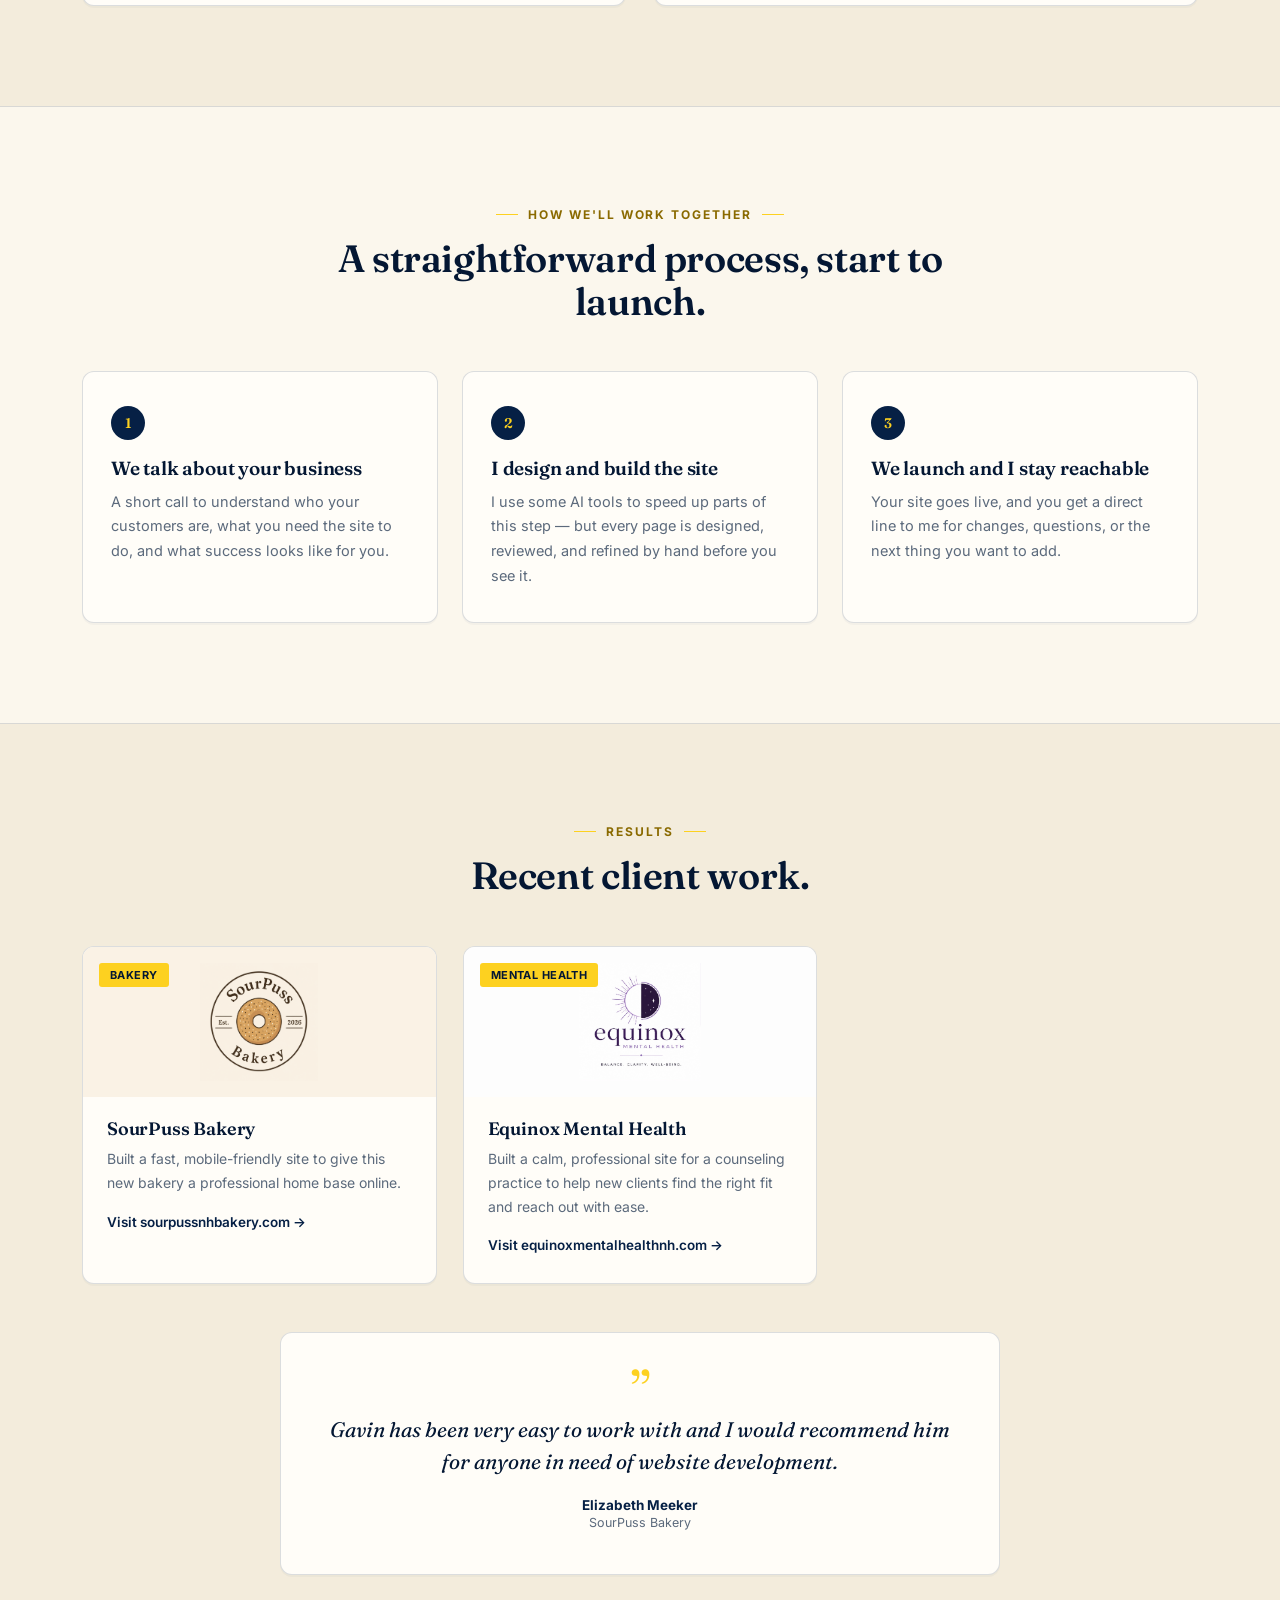
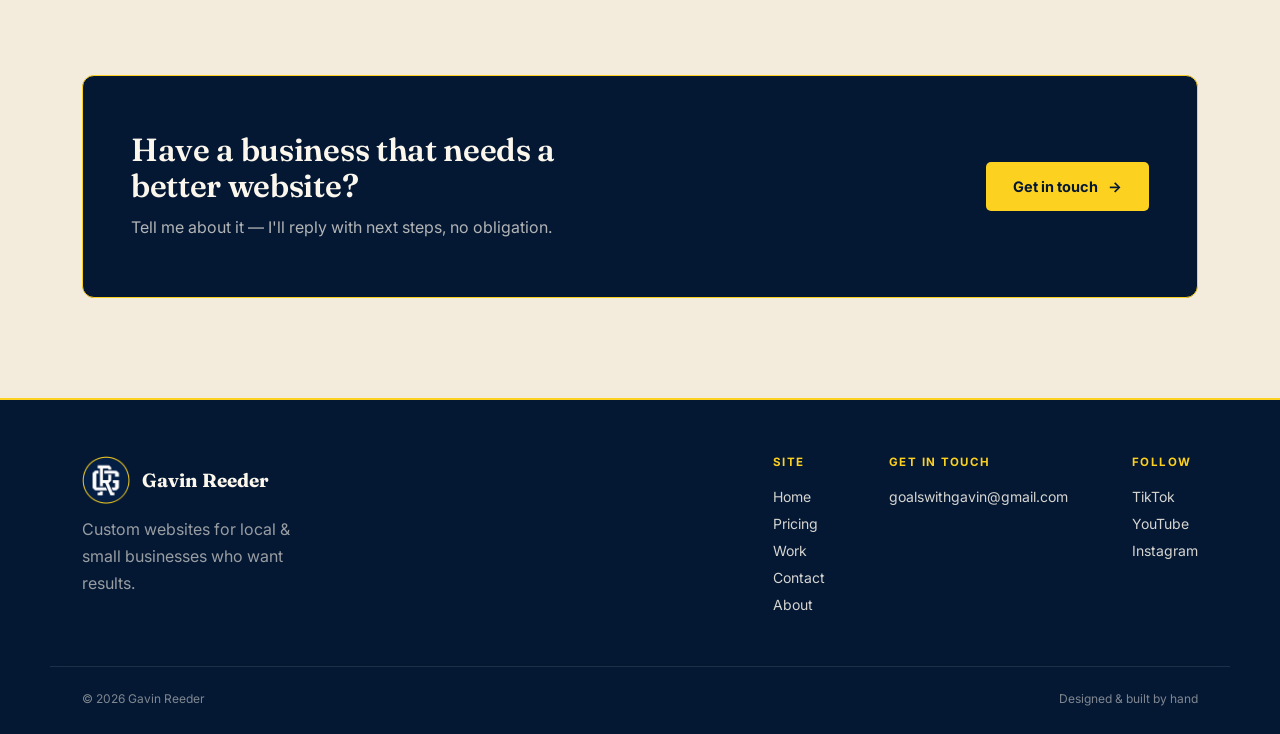
==== commit da97d17a: "Add files via upload" ====
--- a/index.html
+++ b/index.html
@@ -30,9 +30,10 @@
     <button class="nav-toggle" aria-label="Toggle menu" aria-expanded="false">☰</button>
     <ul class="nav-links" data-mobile-open="false">
       <li><a href="index.html" aria-current="page">Home</a></li>
+      <li><a href="pricing.html">Pricing</a></li>
       <li><a href="work.html">Work</a></li>
+      <li><a href="contact.html">Contact</a></li>
       <li><a href="about.html">About</a></li>
-      <li><a href="contact.html">Contact</a></li>
       <li><a href="contact.html" class="nav-cta">Start a project</a></li>
     </ul>
   </div>
@@ -42,12 +43,12 @@
 <header class="home-hero">
   <div class="wrap">
     <div class="seal"><div class="seal-core"><img src="logo-center.png" alt="Gavin Reeder"></div></div>
-    <div class="eyebrow" style="margin-top:22px;">Websites for local &amp; small business</div>
+    <div class="eyebrow" style="margin-top:22px;">Websites starting from $249</div>
     <h1>Websites built to <em>win clients</em>, not just look nice.</h1>
-    <p class="lead">I build fast, modern websites for local and small businesses — whether you don't have a site yet, or you're stuck with one that's outdated. I've built a streamlined process, using AI tools to speed up parts of the work, so I can deliver a better site, faster, and for less than most of the market.</p>
+    <p class="lead">I build fast, modern websites for local and small businesses — whether you don't have a site yet, or you're stuck with one that's outdated. Plans start at just $249.</p>
     <div class="hero-actions">
       <a href="contact.html" class="btn btn-primary">Start a project <span class="btn-arrow">→</span></a>
-      <a href="work.html" class="btn btn-outline-light">See the results</a>
+      <a href="#pricing" class="btn btn-outline-light">See pricing</a>
     </div>
 
     <div class="trust-bar">
@@ -59,6 +60,63 @@
   </div>
 </header>
 
+<!-- ============ PRICING ============ -->
+<section id="pricing">
+  <div class="wrap">
+    <div class="section-head">
+      <div class="eyebrow">Pricing</div>
+      <h2>Simple, upfront pricing — starting from $249.</h2>
+    </div>
+    <div class="price-grid">
+      <div class="box price-card reveal">
+        <div class="price-tier">Simple</div>
+        <div class="price"><span class="price-from">from</span>$249</div>
+        <p class="price-desc">A clean, professional site to get your business online.</p>
+        <ul class="price-list">
+          <li>Up to 3 pages (Home, About, Contact)</li>
+          <li>Mobile-friendly design</li>
+          <li>Contact form or click-to-call / email button</li>
+          <li>Basic SEO setup (page titles &amp; descriptions)</li>
+          <li>Google Analytics setup</li>
+          <li>Fast-loading, clean layout</li>
+        </ul>
+        <a href="contact.html" class="btn btn-outline">Get started <span class="btn-arrow">→</span></a>
+      </div>
+      <div class="box price-card box-gold-top reveal">
+        <div class="price-tier">Medium</div>
+        <div class="price"><span class="price-from">from</span>$499</div>
+        <p class="price-desc">A fuller site for businesses ready to show off what they do.</p>
+        <ul class="price-list">
+          <li>Everything in Simple</li>
+          <li>Up to 6 pages (Services, Gallery, FAQ, etc.)</li>
+          <li>Custom design matched to your logo &amp; colors</li>
+          <li>Inquiry form</li>
+          <li>Social media links &amp; Google Maps embed</li>
+          <li>Local SEO setup</li>
+          <li>Two rounds of revisions</li>
+        </ul>
+        <a href="contact.html" class="btn btn-primary">Get started <span class="btn-arrow">→</span></a>
+      </div>
+      <div class="box price-card reveal">
+        <div class="price-tier">Advanced</div>
+        <div class="price"><span class="price-from">from</span>$899</div>
+        <p class="price-desc">A fully custom site built to bring in customers.</p>
+        <ul class="price-list">
+          <li>Everything in Medium</li>
+          <li>Up to 10 pages</li>
+          <li>Fully custom design &amp; layout</li>
+          <li>Online booking, ordering, or scheduling link integration</li>
+          <li>Speed &amp; performance optimization</li>
+          <li>Advanced SEO setup with Google Search Console</li>
+          <li>Priority communication &amp; 30 days of post-launch support</li>
+        </ul>
+        <a href="contact.html" class="btn btn-outline">Get started <span class="btn-arrow">→</span></a>
+      </div>
+    </div>
+    <p class="price-note">Prices are starting points — the final cost depends on what your site needs. Not sure which fits? <a href="contact.html">Tell me about your business</a> and I'll recommend one.</p>
+  </div>
+</section>
+
 <!-- ============ WHO THIS IS FOR ============ -->
 <section style="background:var(--cream-2); border-top:1px solid var(--border); border-bottom:1px solid var(--border);">
   <div class="wrap">
@@ -78,7 +136,6 @@
         <p>If your current site was built years ago, is hard to use on a phone, or just doesn't represent your business well anymore, I can rebuild it — faster and for less than starting over with an agency.</p>
       </div>
     </div>
-    <p style="margin-top:28px; text-align:center; font-size:14.5px; max-width:600px; margin-left:auto; margin-right:auto;">I've refined my design and build process over time, using AI tools to speed up parts of it — that's what makes it possible to offer agency-quality work at small-business-friendly prices and timelines.</p>
   </div>
 </section>
 
@@ -205,9 +262,10 @@
       <div class="footer-col">
         <h4>Site</h4>
         <a href="index.html">Home</a>
+        <a href="pricing.html">Pricing</a>
         <a href="work.html">Work</a>
+        <a href="contact.html">Contact</a>
         <a href="about.html">About</a>
-        <a href="contact.html">Contact</a>
       </div>
       <div class="footer-col">
         <h4>Get in touch</h4>
--- a/styles.css
+++ b/styles.css
@@ -428,3 +428,20 @@
 .reveal.in{ opacity:1; transform: translateY(0); }
 
 @keyframes seal-rotate{ to{ transform: rotate(360deg); } }
+
+/* ============================================
+   Pricing
+   ============================================ */
+.price-grid{ display:grid; grid-template-columns: repeat(3, 1fr); gap: 26px; margin-top: 48px; align-items: stretch; }
+@media (max-width: 980px){ .price-grid{ grid-template-columns: 1fr; max-width: 520px; margin-left:auto; margin-right:auto; } }
+.price-card{ padding: 32px 28px 30px; display:flex; flex-direction:column; }
+.price-tier{ font-family: var(--font-body); font-size: 12px; font-weight:700; letter-spacing:0.14em; text-transform:uppercase; color: var(--gold-ink); }
+.price{ font-family: var(--font-display); font-size: 52px; font-weight:700; color: var(--navy); line-height:1; margin-top: 12px; }
+.price-from{ font-family: var(--font-body); font-size: 14px; font-weight:600; color: var(--muted); margin-right: 8px; letter-spacing:0; }
+.price-desc{ margin-top: 12px; font-size: 14.5px; }
+.price-list{ margin: 22px 0 26px; padding-top: 20px; border-top: 1px solid var(--border); flex:1; }
+.price-list li{ position:relative; padding: 7px 0 7px 24px; font-size: 14.5px; color: var(--ink); line-height:1.45; }
+.price-list li::before{ content:"✦"; position:absolute; left:0; top:7px; color: var(--gold-ink); font-size: 12px; }
+.price-card .btn{ align-self: flex-start; }
+.price-note{ text-align:center; margin: 30px auto 0; max-width: 620px; font-size: 14.5px; }
+.price-note a{ color: var(--navy); font-weight:600; text-decoration: underline; }
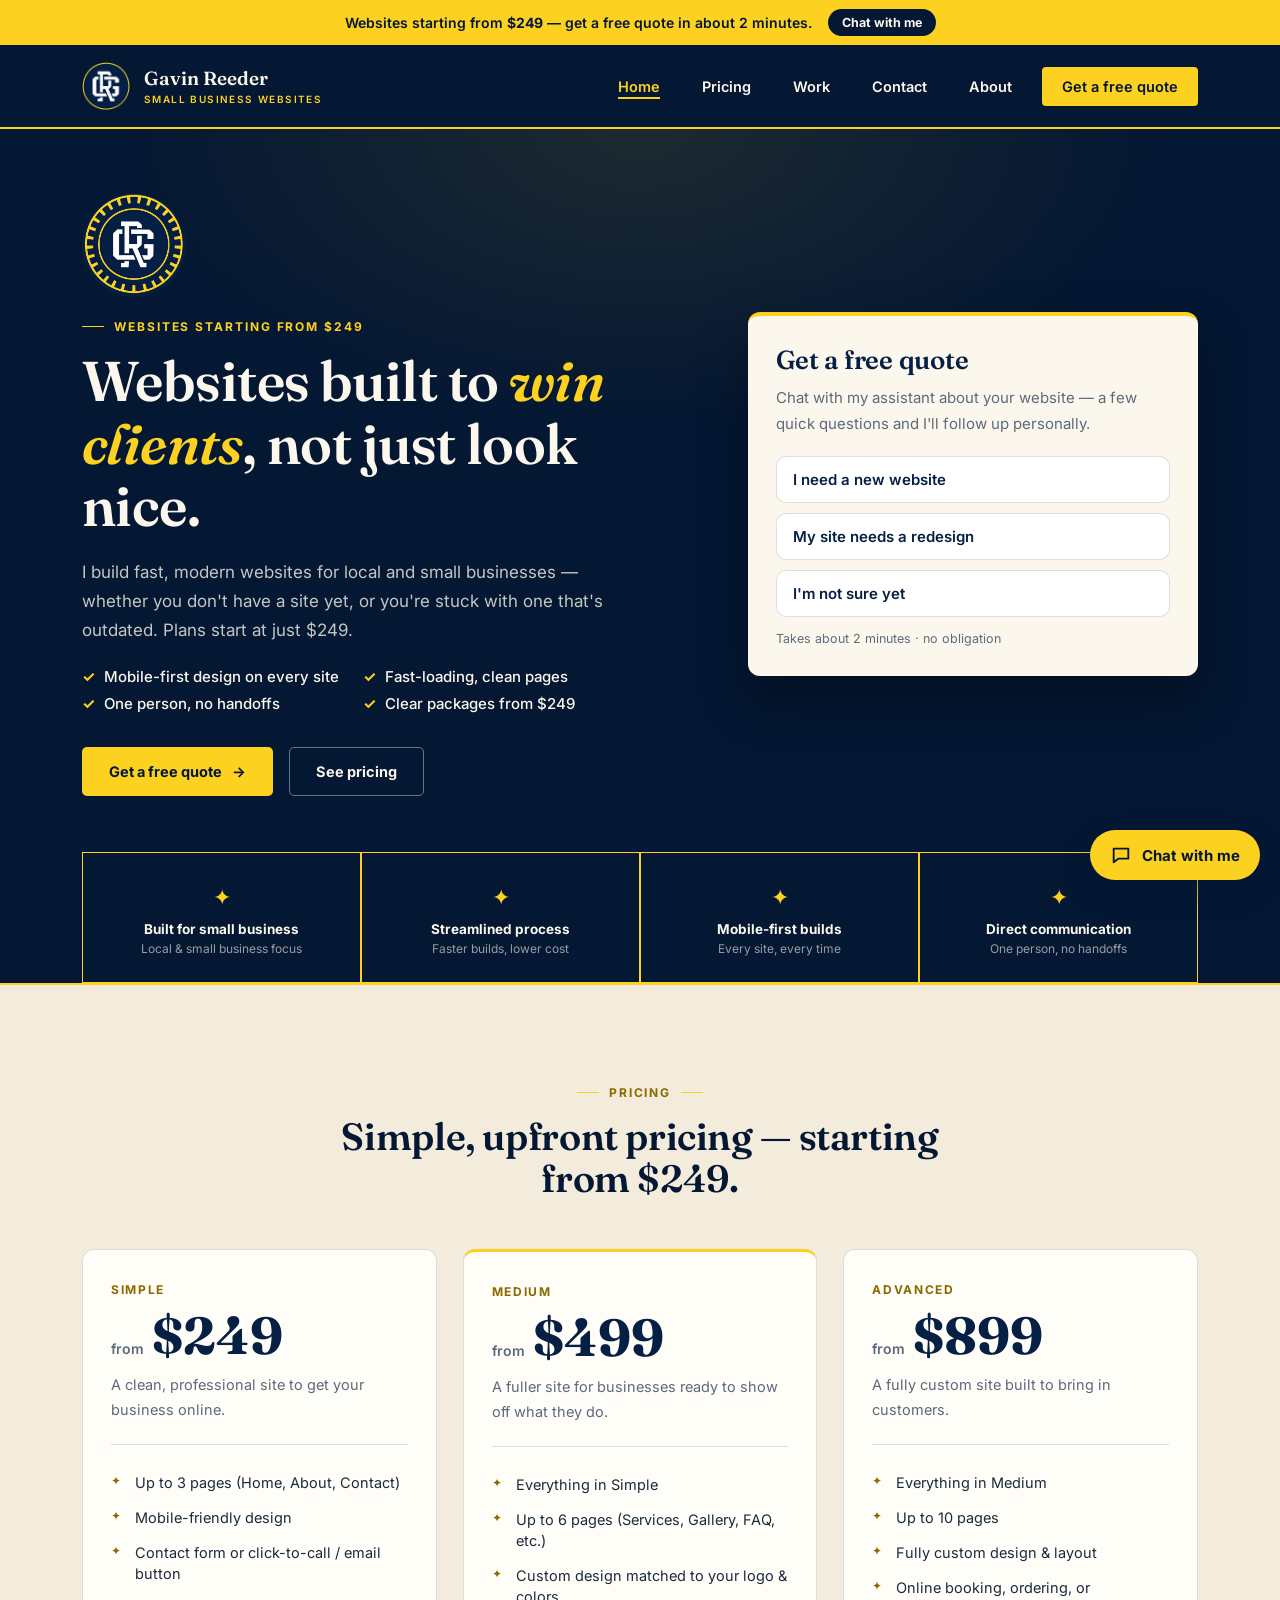
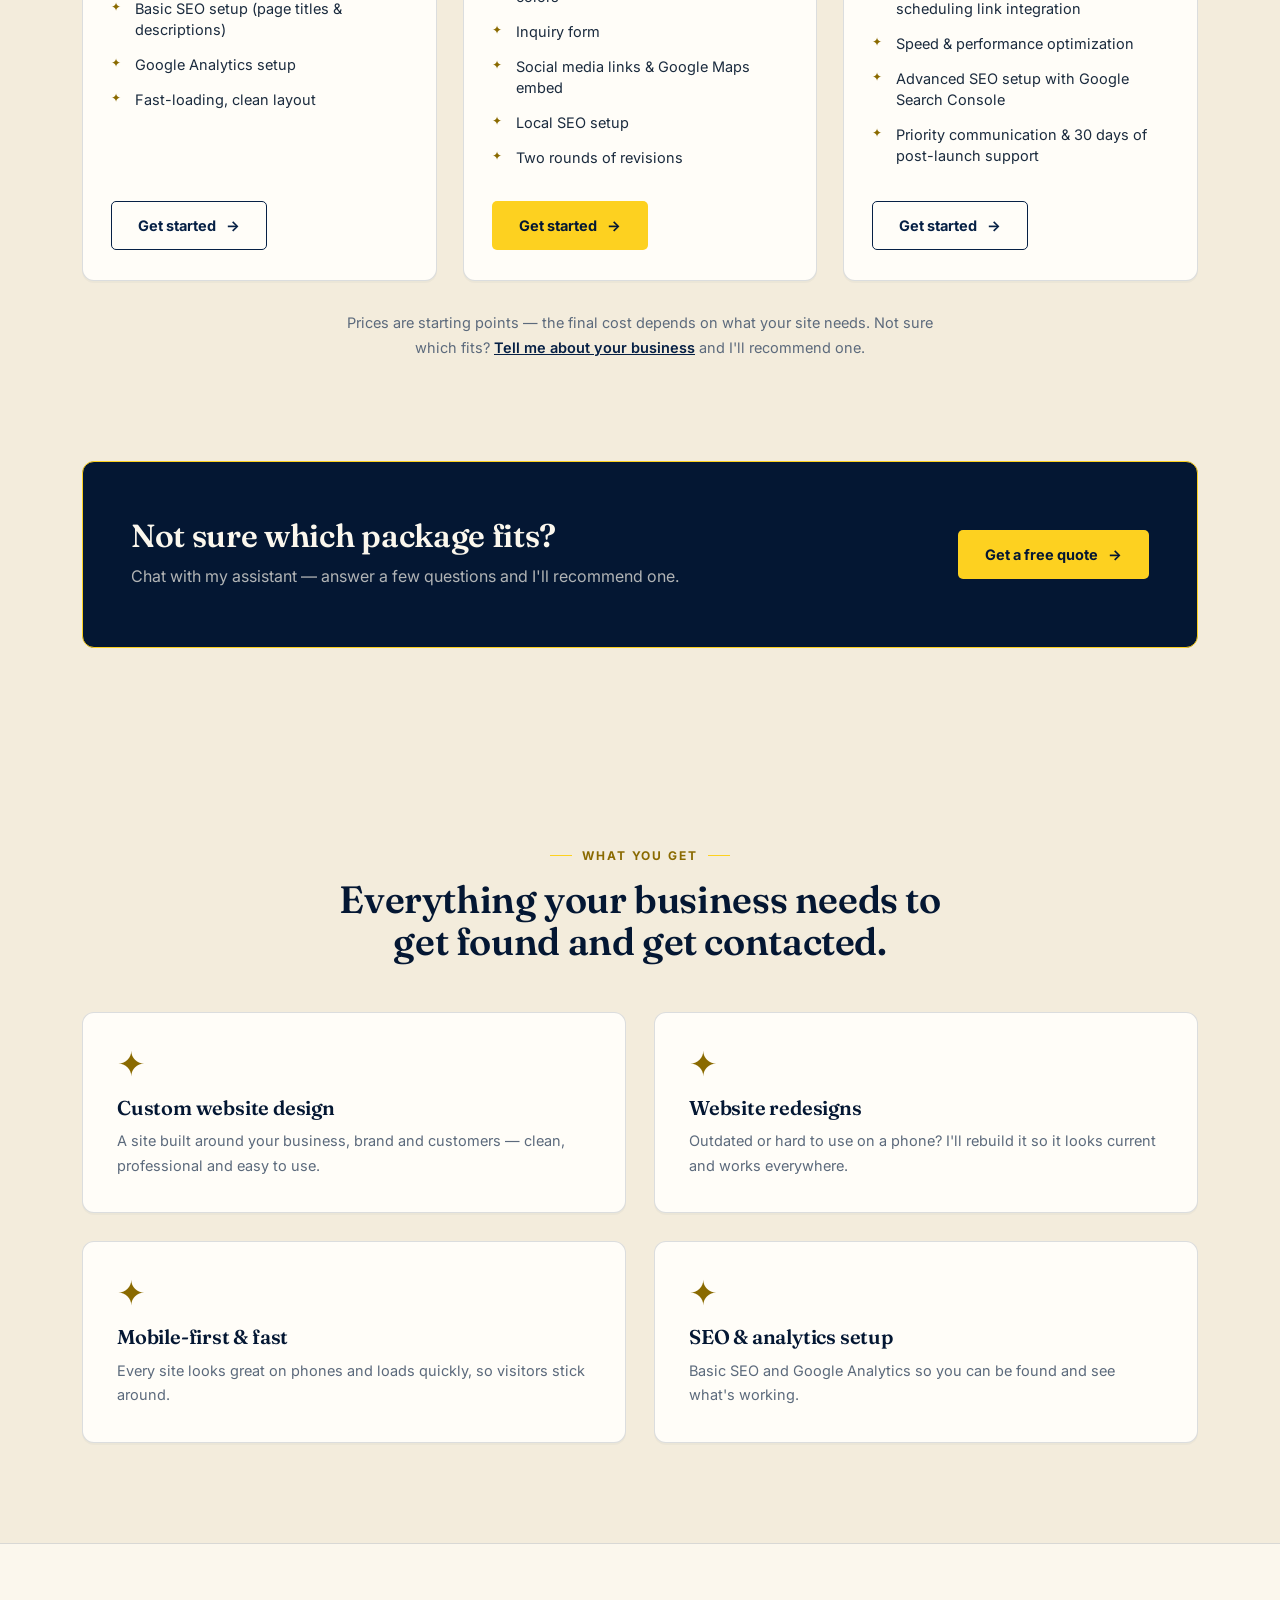
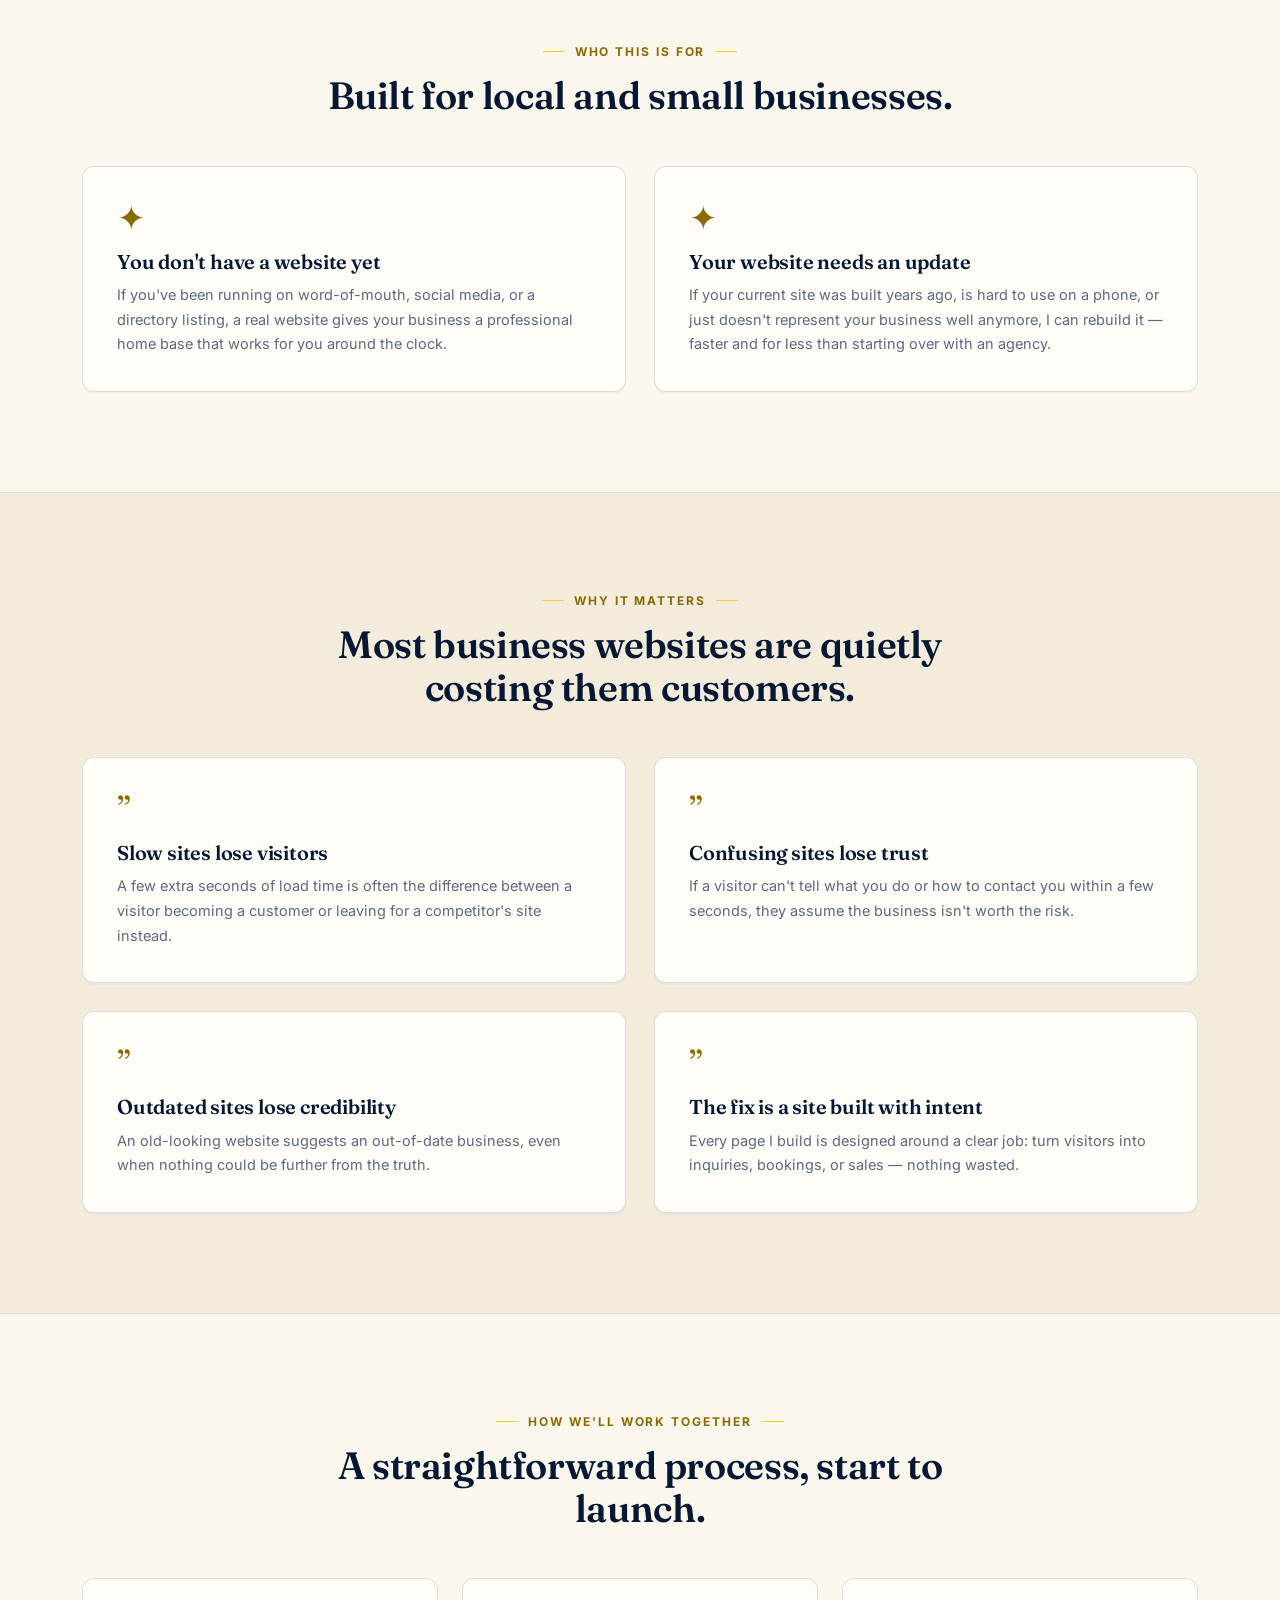
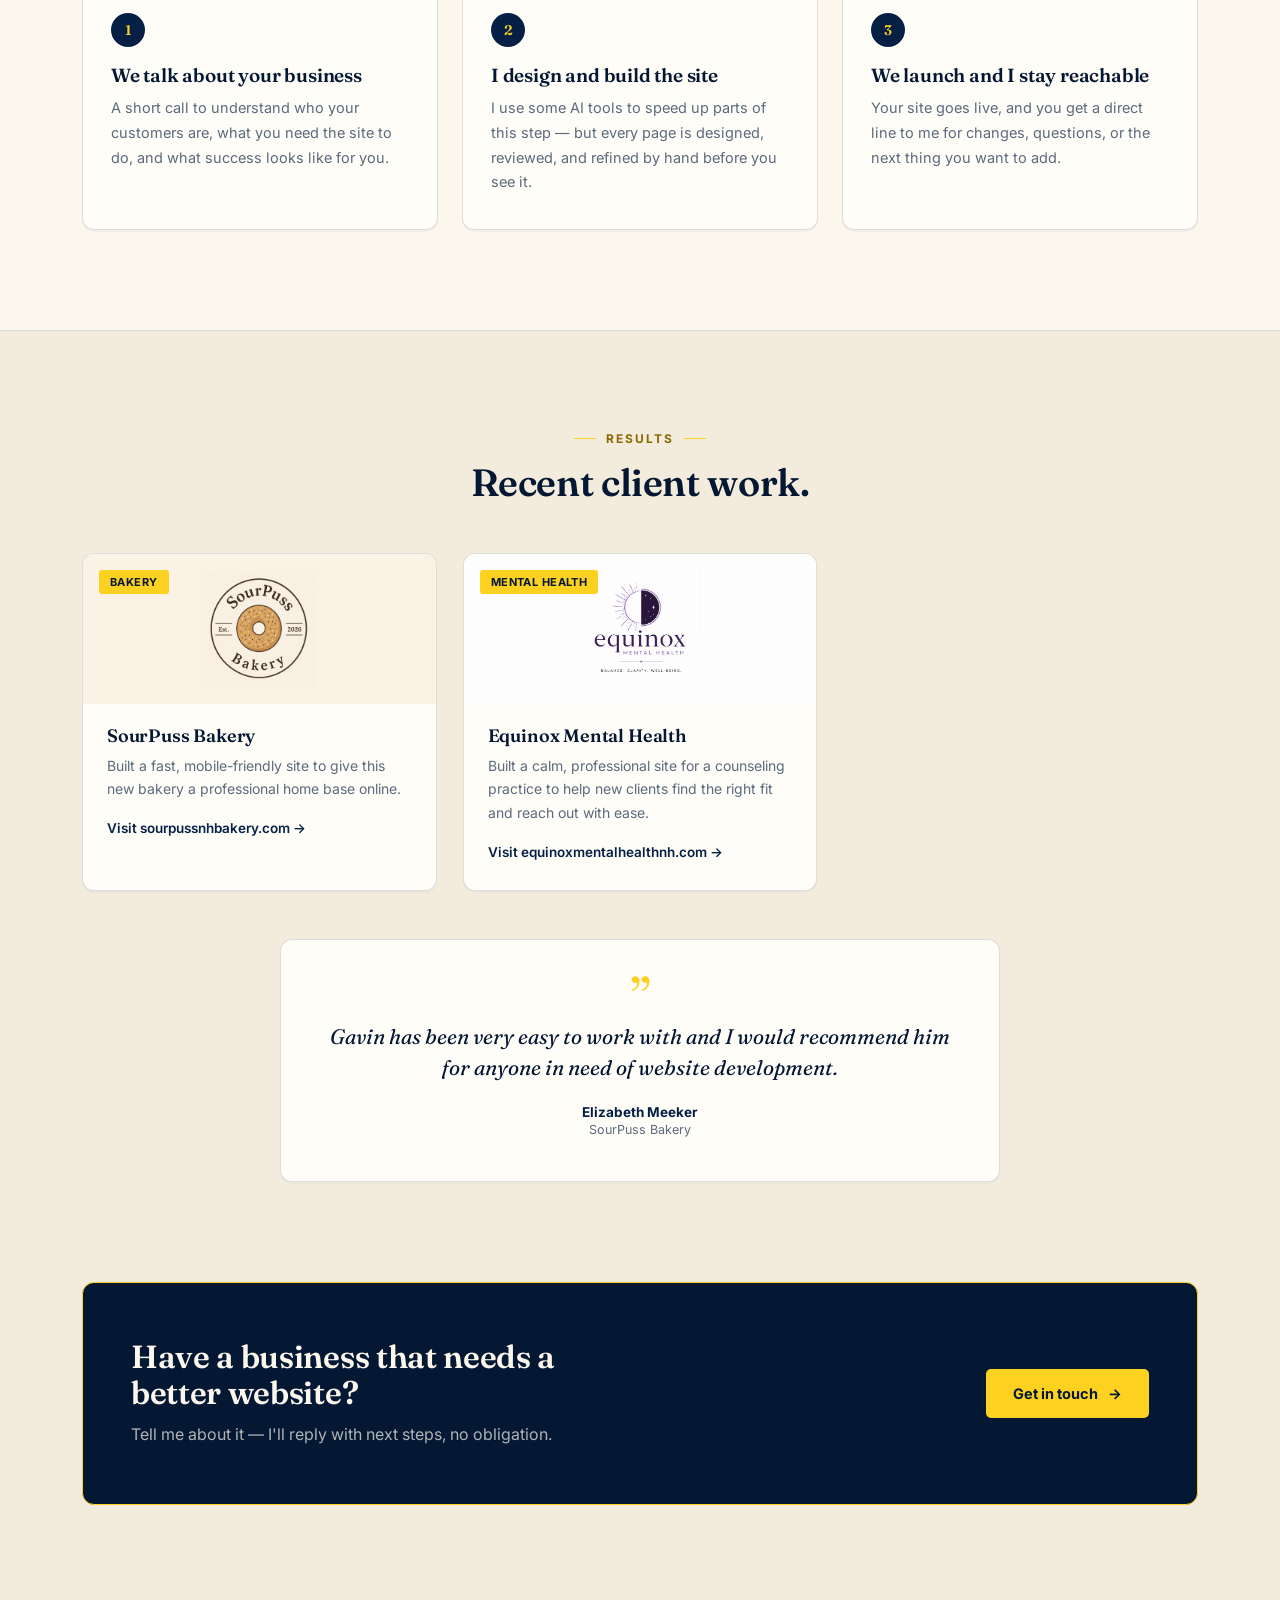
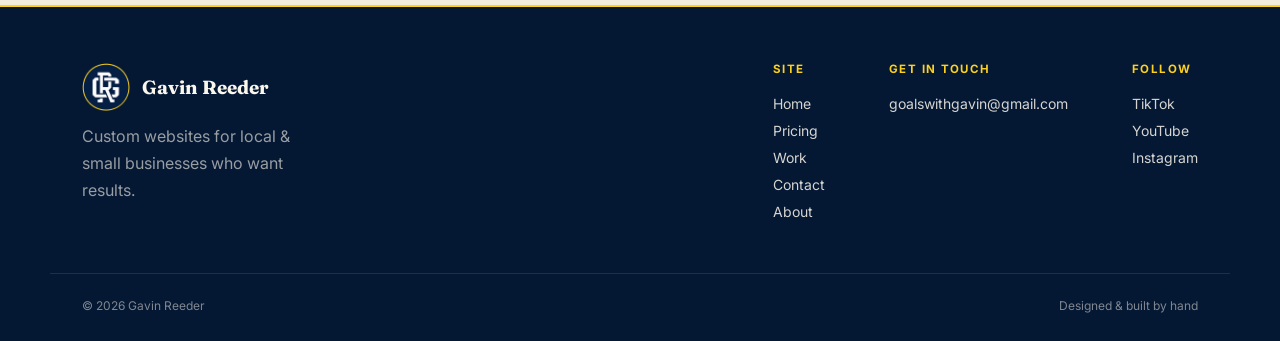
==== commit a30a1e84: "Add files via upload" ====
--- a/index.html
+++ b/index.html
@@ -21,6 +21,7 @@
 </head>
 <body>
 
+<div class="announce"><div class="wrap"><span>Websites starting from <strong>$249</strong> — get a free quote in about 2 minutes.</span><button type="button" class="announce-btn" data-open-chat>Chat with me</button></div></div>
 <nav class="site-nav">
   <div class="wrap">
     <a href="index.html" class="brand">
@@ -34,7 +35,7 @@
       <li><a href="work.html">Work</a></li>
       <li><a href="contact.html">Contact</a></li>
       <li><a href="about.html">About</a></li>
-      <li><a href="contact.html" class="nav-cta">Start a project</a></li>
+      <li><a href="contact.html" class="nav-cta" data-open-chat>Get a free quote</a></li>
     </ul>
   </div>
 </nav>
@@ -42,13 +43,33 @@
 <!-- ============ HERO ============ -->
 <header class="home-hero">
   <div class="wrap">
-    <div class="seal"><div class="seal-core"><img src="logo-center.png" alt="Gavin Reeder"></div></div>
-    <div class="eyebrow" style="margin-top:22px;">Websites starting from $249</div>
-    <h1>Websites built to <em>win clients</em>, not just look nice.</h1>
-    <p class="lead">I build fast, modern websites for local and small businesses — whether you don't have a site yet, or you're stuck with one that's outdated. Plans start at just $249.</p>
-    <div class="hero-actions">
-      <a href="contact.html" class="btn btn-primary">Start a project <span class="btn-arrow">→</span></a>
-      <a href="#pricing" class="btn btn-outline-light">See pricing</a>
+    <div class="hero-split">
+      <div class="hero-copy">
+        <div class="seal"><div class="seal-core"><img src="logo-center.png" alt="Gavin Reeder"></div></div>
+        <div class="eyebrow left">Websites starting from $249</div>
+        <h1>Websites built to <em>win clients</em>, not just look nice.</h1>
+        <p class="lead">I build fast, modern websites for local and small businesses — whether you don't have a site yet, or you're stuck with one that's outdated. Plans start at just $249.</p>
+        <ul class="hero-bullets">
+          <li>Mobile-first design on every site</li>
+          <li>Fast-loading, clean pages</li>
+          <li>One person, no handoffs</li>
+          <li>Clear packages from $249</li>
+        </ul>
+        <div class="hero-actions">
+          <a href="contact.html" class="btn btn-primary" data-open-chat>Get a free quote <span class="btn-arrow">→</span></a>
+          <a href="#pricing" class="btn btn-outline-light">See pricing</a>
+        </div>
+      </div>
+      <div class="hero-card">
+        <h2>Get a free quote</h2>
+        <p>Chat with my assistant about your website — a few quick questions and I'll follow up personally.</p>
+        <div class="hero-chips">
+          <button type="button" data-open-chat data-need="A new website">I need a new website</button>
+          <button type="button" data-open-chat data-need="A redesign of my current site">My site needs a redesign</button>
+          <button type="button" data-open-chat data-need="Not sure yet">I'm not sure yet</button>
+        </div>
+        <small>Takes about 2 minutes · no obligation</small>
+      </div>
     </div>
 
     <div class="trust-bar">
@@ -80,7 +101,7 @@
           <li>Google Analytics setup</li>
           <li>Fast-loading, clean layout</li>
         </ul>
-        <a href="contact.html" class="btn btn-outline">Get started <span class="btn-arrow">→</span></a>
+        <a href="contact.html" class="btn btn-outline" data-open-chat data-package="Simple — from $249">Get started <span class="btn-arrow">→</span></a>
       </div>
       <div class="box price-card box-gold-top reveal">
         <div class="price-tier">Medium</div>
@@ -95,7 +116,7 @@
           <li>Local SEO setup</li>
           <li>Two rounds of revisions</li>
         </ul>
-        <a href="contact.html" class="btn btn-primary">Get started <span class="btn-arrow">→</span></a>
+        <a href="contact.html" class="btn btn-primary" data-open-chat data-package="Medium — from $499">Get started <span class="btn-arrow">→</span></a>
       </div>
       <div class="box price-card reveal">
         <div class="price-tier">Advanced</div>
@@ -110,10 +131,39 @@
           <li>Advanced SEO setup with Google Search Console</li>
           <li>Priority communication &amp; 30 days of post-launch support</li>
         </ul>
-        <a href="contact.html" class="btn btn-outline">Get started <span class="btn-arrow">→</span></a>
+        <a href="contact.html" class="btn btn-outline" data-open-chat data-package="Advanced — from $899">Get started <span class="btn-arrow">→</span></a>
       </div>
     </div>
     <p class="price-note">Prices are starting points — the final cost depends on what your site needs. Not sure which fits? <a href="contact.html">Tell me about your business</a> and I'll recommend one.</p>
+  </div>
+</section>
+
+<!-- ============ MID CTA ============ -->
+<section style="padding-top:0;">
+  <div class="wrap">
+    <div class="cta-banner reveal">
+      <div>
+        <h2>Not sure which package fits?</h2>
+        <p>Chat with my assistant — answer a few questions and I'll recommend one.</p>
+      </div>
+      <a href="contact.html" class="btn btn-primary" data-open-chat>Get a free quote <span class="btn-arrow">→</span></a>
+    </div>
+  </div>
+</section>
+
+<!-- ============ SERVICES ============ -->
+<section>
+  <div class="wrap">
+    <div class="section-head">
+      <div class="eyebrow">What you get</div>
+      <h2>Everything your business needs to get found and get contacted.</h2>
+    </div>
+    <div class="why-grid">
+      <div class="box why-card reveal"><span class="mark">✦</span><h3>Custom website design</h3><p>A site built around your business, brand and customers — clean, professional and easy to use.</p></div>
+      <div class="box why-card reveal"><span class="mark">✦</span><h3>Website redesigns</h3><p>Outdated or hard to use on a phone? I'll rebuild it so it looks current and works everywhere.</p></div>
+      <div class="box why-card reveal"><span class="mark">✦</span><h3>Mobile-first &amp; fast</h3><p>Every site looks great on phones and loads quickly, so visitors stick around.</p></div>
+      <div class="box why-card reveal"><span class="mark">✦</span><h3>SEO &amp; analytics setup</h3><p>Basic SEO and Google Analytics so you can be found and see what's working.</p></div>
+    </div>
   </div>
 </section>
 
@@ -247,7 +297,7 @@
         <h2>Have a business that needs a better website?</h2>
         <p>Tell me about it — I'll reply with next steps, no obligation.</p>
       </div>
-      <a href="contact.html" class="btn btn-primary">Get in touch <span class="btn-arrow">→</span></a>
+      <a href="contact.html" class="btn btn-primary" data-open-chat>Get in touch <span class="btn-arrow">→</span></a>
     </div>
   </div>
 </section>
@@ -286,5 +336,6 @@
 </footer>
 
 <script src="script.js"></script>
+<script src="chat.js"></script>
 </body>
 </html>
--- a/styles.css
+++ b/styles.css
@@ -445,3 +445,58 @@
 .price-card .btn{ align-self: flex-start; }
 .price-note{ text-align:center; margin: 30px auto 0; max-width: 620px; font-size: 14.5px; }
 .price-note a{ color: var(--navy); font-weight:600; text-decoration: underline; }
+
+/* ============================================
+   Announcement bar, hero split, chat widget
+   ============================================ */
+.announce{ background: var(--gold-2); color: var(--navy-2); font-family: var(--font-body); font-size: 14px; font-weight:600; }
+.announce .wrap{ display:flex; align-items:center; justify-content:center; gap:16px; padding-top:9px; padding-bottom:9px; flex-wrap:wrap; text-align:center; }
+.announce-btn{ background: var(--navy-2); color: var(--cream-2); border:0; border-radius: 999px; padding: 6px 14px; font: inherit; font-size:12.5px; font-weight:700; cursor:pointer; }
+.announce-btn:hover{ background: var(--navy); }
+.home-hero{ text-align:left; padding-top: 64px; }
+.hero-split{ display:grid; grid-template-columns: 1.15fr 0.85fr; gap: 56px; align-items:center; }
+@media (max-width: 900px){ .hero-split{ grid-template-columns: 1fr; gap: 36px; } }
+.home-hero .seal{ margin: 0 0 22px; width:104px; height:104px; }
+.home-hero .eyebrow.left{ justify-content:flex-start; }
+.home-hero h1{ margin: 16px 0 0; max-width: none; font-size: clamp(36px, 4.6vw, 56px); }
+.home-hero p.lead{ margin: 20px 0 0; max-width: 540px; }
+.hero-bullets{ margin: 22px 0 0; display:grid; grid-template-columns: 1fr 1fr; gap: 8px 22px; max-width: 540px; }
+@media (max-width: 520px){ .hero-bullets{ grid-template-columns: 1fr; } }
+.hero-bullets li{ position:relative; padding-left: 22px; color: var(--cream-2); font-size: 15px; font-weight:500; }
+.hero-bullets li::before{ content:"✓"; position:absolute; left:0; color: var(--gold-2); font-weight:700; }
+.home-hero .hero-actions{ justify-content:flex-start; }
+.hero-card{ background: var(--cream-2); color: var(--ink); border-radius: var(--radius); padding: 30px 28px; border-top: 4px solid var(--gold-2); box-shadow: 0 24px 50px rgba(0,0,0,0.35); }
+.hero-card h2{ font-size: 26px; color: var(--navy); }
+.hero-card p{ margin-top: 10px; font-size: 15px; }
+.hero-chips{ display:grid; gap: 10px; margin-top: 20px; }
+.hero-chips button{ font-family: var(--font-body); font-size: 15px; font-weight:600; color: var(--navy); background: #fff; border: 1.5px solid var(--border); border-radius: 10px; padding: 13px 16px; text-align:left; cursor:pointer; transition: border-color .15s, transform .15s; }
+.hero-chips button:hover{ border-color: var(--navy); transform: translateY(-1px); }
+.hero-card small{ display:block; margin-top: 14px; font-size: 12.5px; color: var(--muted); }
+.trust-bar{ margin-top: 56px; }
+
+.chat-launcher{ position: fixed; right: 20px; bottom: 20px; z-index: 300; display:flex; align-items:center; gap:10px; background: var(--gold-2); color: var(--navy-2); border:0; border-radius: 999px; padding: 14px 20px; font-family: var(--font-body); font-size: 15px; font-weight:700; cursor:pointer; box-shadow: 0 10px 28px rgba(4,23,51,0.35); }
+.chat-launcher:hover{ background: var(--gold-hover); }
+.chat-launcher.open span{ display:none; }
+.chat-panel{ position: fixed; right: 20px; bottom: 84px; z-index: 300; width: 380px; max-width: calc(100vw - 24px); height: 540px; max-height: calc(100vh - 110px); display:flex; flex-direction:column; background: var(--paper); border: 1px solid var(--border); border-radius: 16px; overflow:hidden; box-shadow: 0 24px 60px rgba(4,23,51,0.4); font-family: var(--font-body); }
+.chat-panel[hidden]{ display:none; }
+.chat-head{ display:flex; align-items:center; justify-content:space-between; gap:12px; background: var(--navy-2); color: var(--cream-2); padding: 14px 16px; border-bottom: 2px solid var(--gold-2); }
+.chat-head-text strong{ display:block; font-size: 15px; }
+.chat-head-text span{ font-size: 12px; color: rgba(251,247,237,0.7); }
+.chat-close{ background:none; border:0; color: var(--cream-2); font-size: 18px; cursor:pointer; padding: 4px 8px; }
+.chat-log{ flex:1; overflow-y:auto; padding: 16px; display:flex; flex-direction:column; gap: 10px; background: var(--cream-2); }
+.chat-msg{ max-width: 86%; padding: 10px 14px; border-radius: 14px; font-size: 14.5px; line-height:1.45; white-space: pre-wrap; word-wrap: break-word; }
+.chat-msg.bot{ align-self:flex-start; background: #fff; color: var(--ink); border: 1px solid var(--border); border-bottom-left-radius: 4px; }
+.chat-msg.user{ align-self:flex-end; background: var(--navy); color: var(--cream-2); border-bottom-right-radius: 4px; }
+.chat-chips{ display:flex; flex-wrap:wrap; gap: 8px; padding: 0 16px; background: var(--cream-2); }
+.chat-chips:not(:empty){ padding: 4px 16px 12px; }
+.chip{ font-family: var(--font-body); font-size: 13.5px; font-weight:600; color: var(--navy); background:#fff; border: 1.5px solid var(--navy); border-radius: 999px; padding: 8px 14px; cursor:pointer; text-decoration:none; }
+.chip:hover{ background: var(--gold-2); border-color: var(--gold-2); }
+.chip-link{ background: var(--gold-2); border-color: var(--gold-2); }
+.chat-form{ display:flex; gap: 8px; padding: 12px; border-top: 1px solid var(--border); background: var(--paper); }
+.chat-form input{ flex:1; font: inherit; font-size: 14.5px; padding: 11px 14px; border: 1.5px solid var(--border); border-radius: 10px; background:#fff; }
+.chat-form input:focus{ outline:none; border-color: var(--navy); }
+.chat-form button{ font: inherit; font-size: 14px; font-weight:700; background: var(--navy); color: var(--cream-2); border:0; border-radius: 10px; padding: 0 16px; cursor:pointer; }
+@media (max-width: 520px){
+  .chat-panel{ right: 8px; left: 8px; width:auto; max-width:none; bottom: 76px; height: calc(100vh - 100px); }
+  .chat-launcher{ right: 12px; bottom: 12px; }
+}
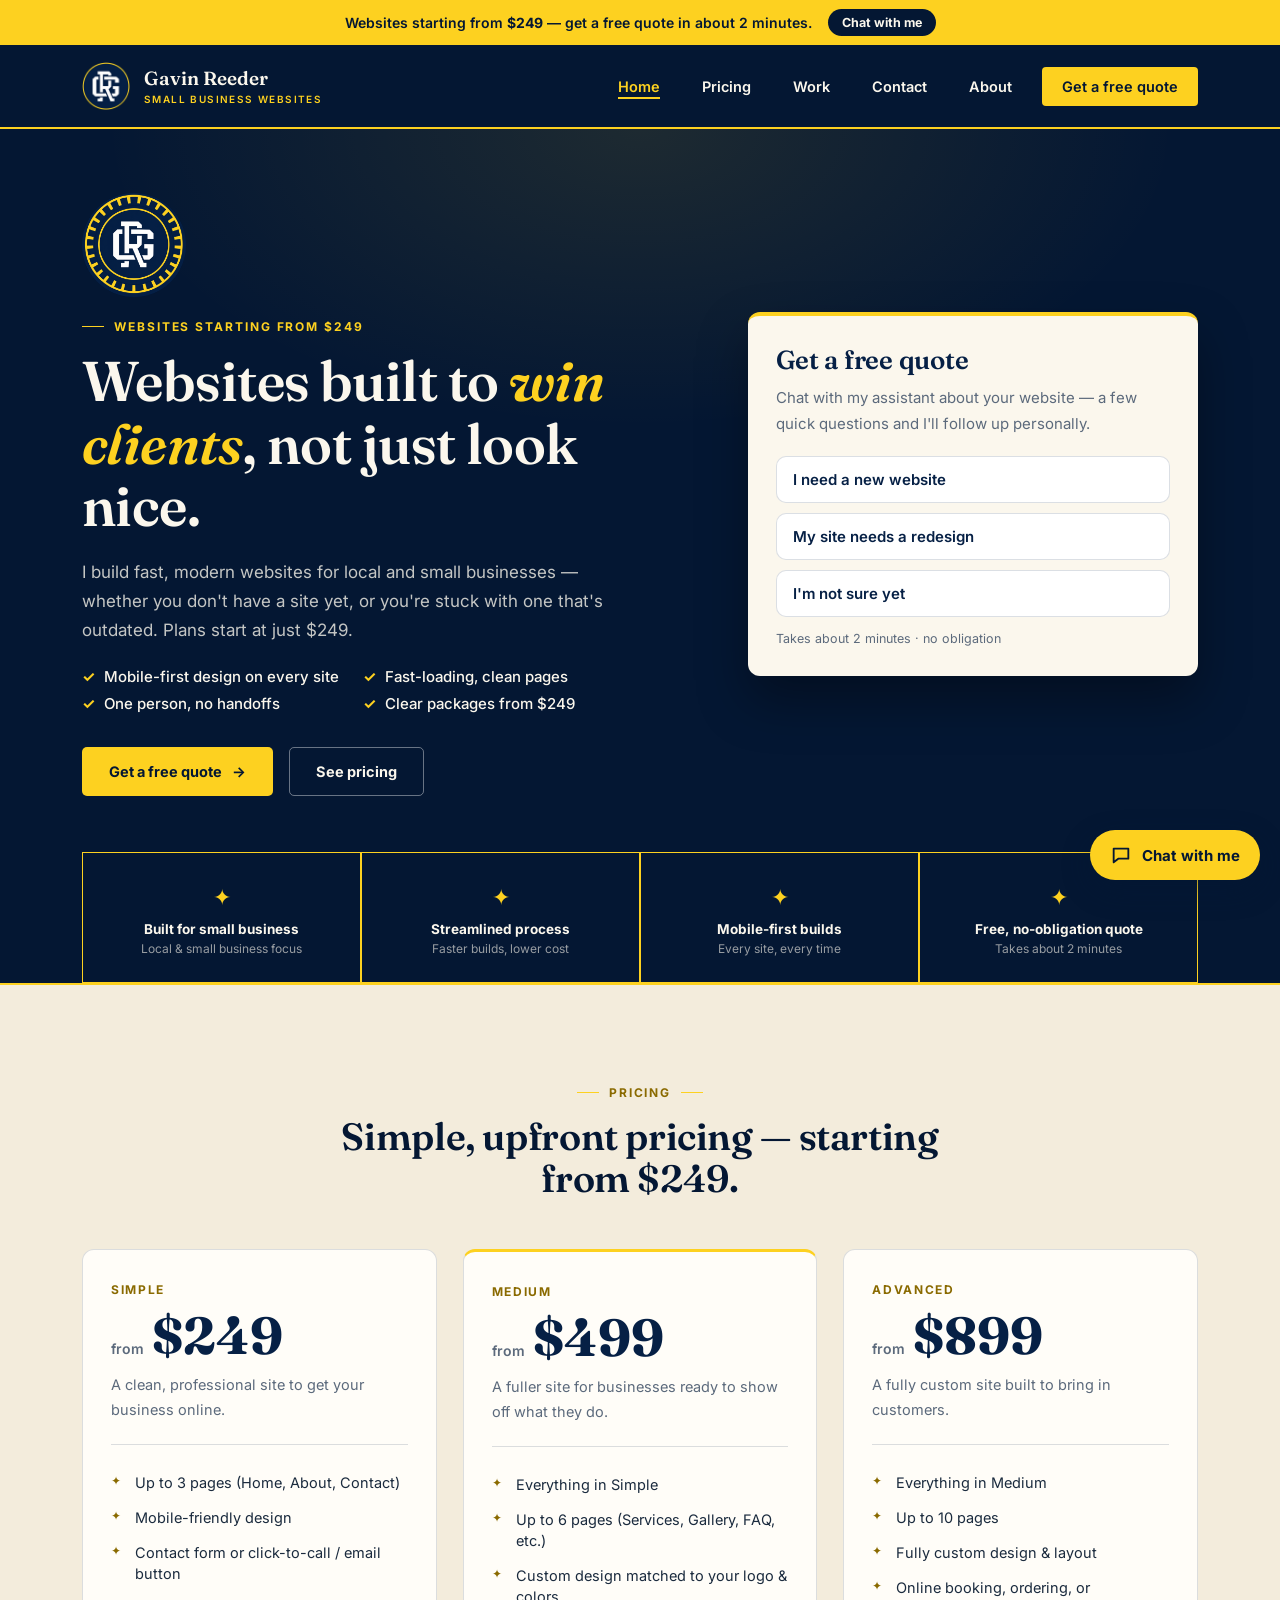
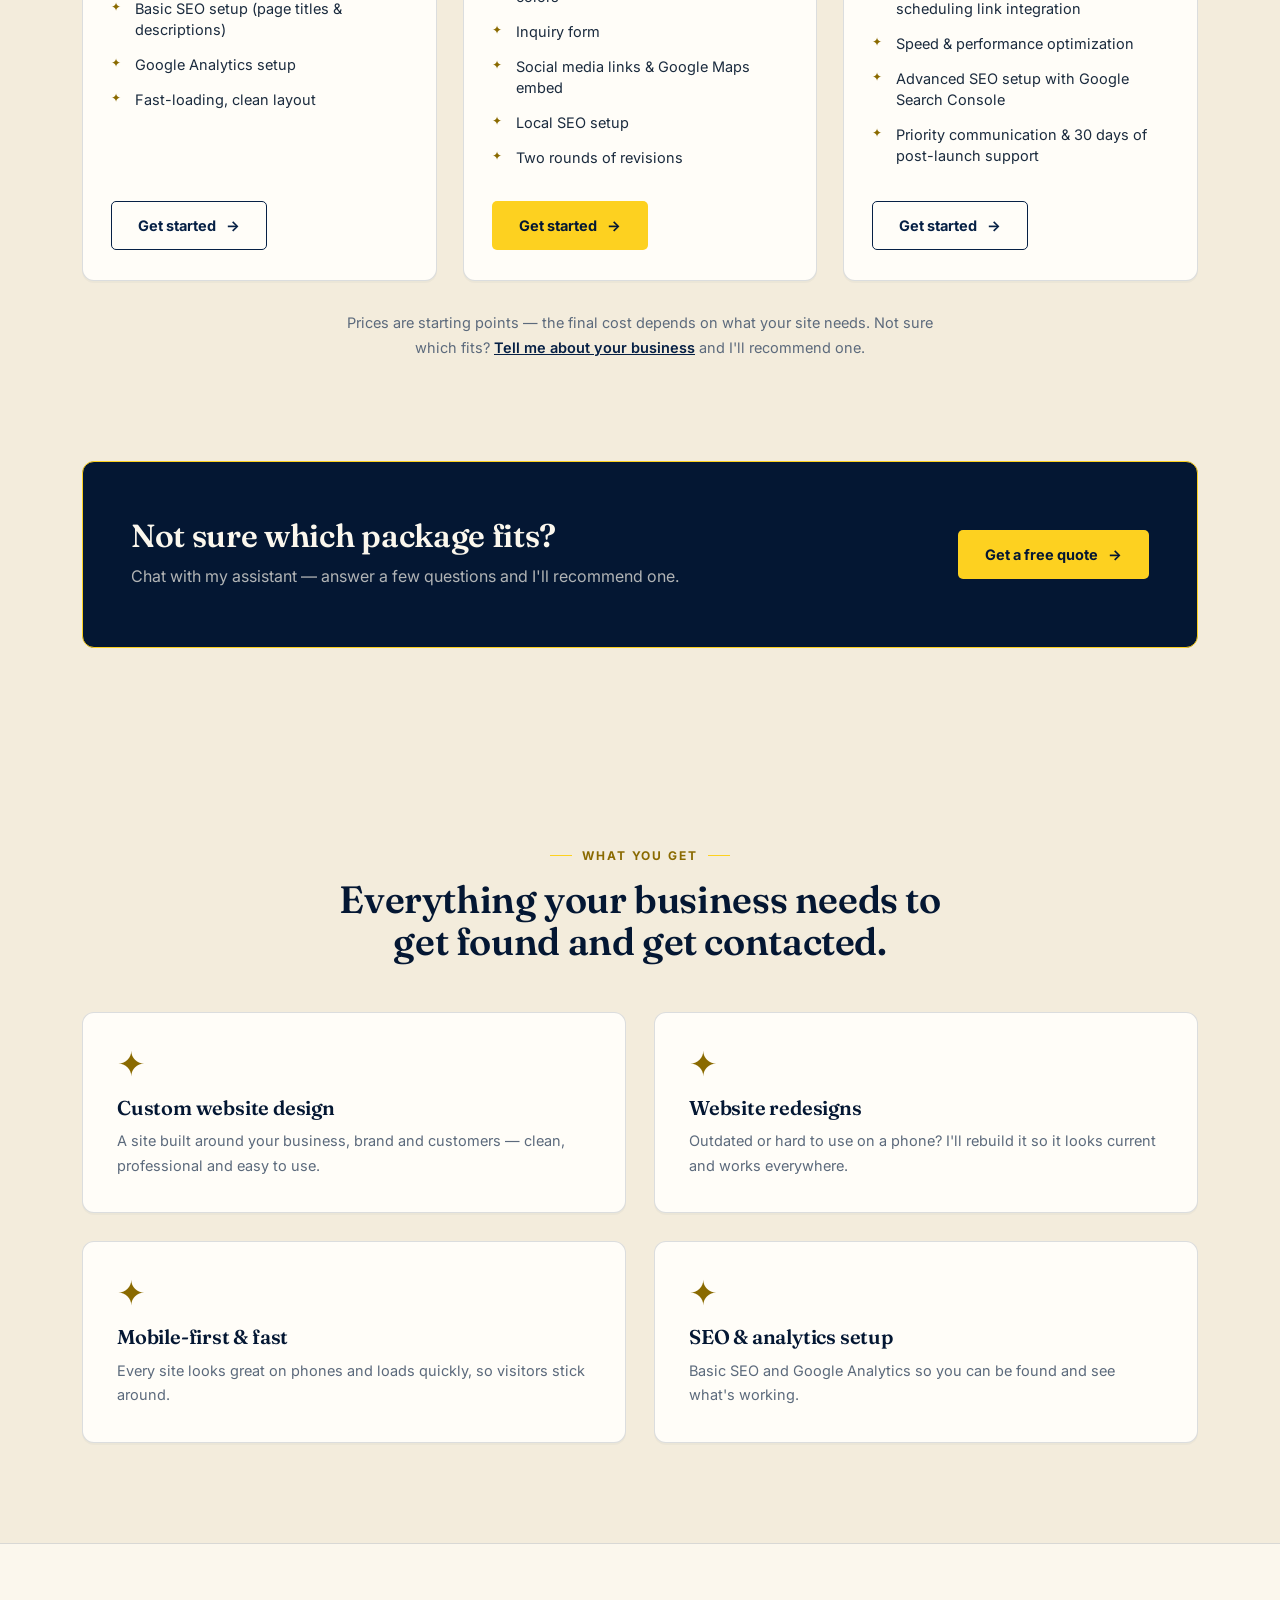
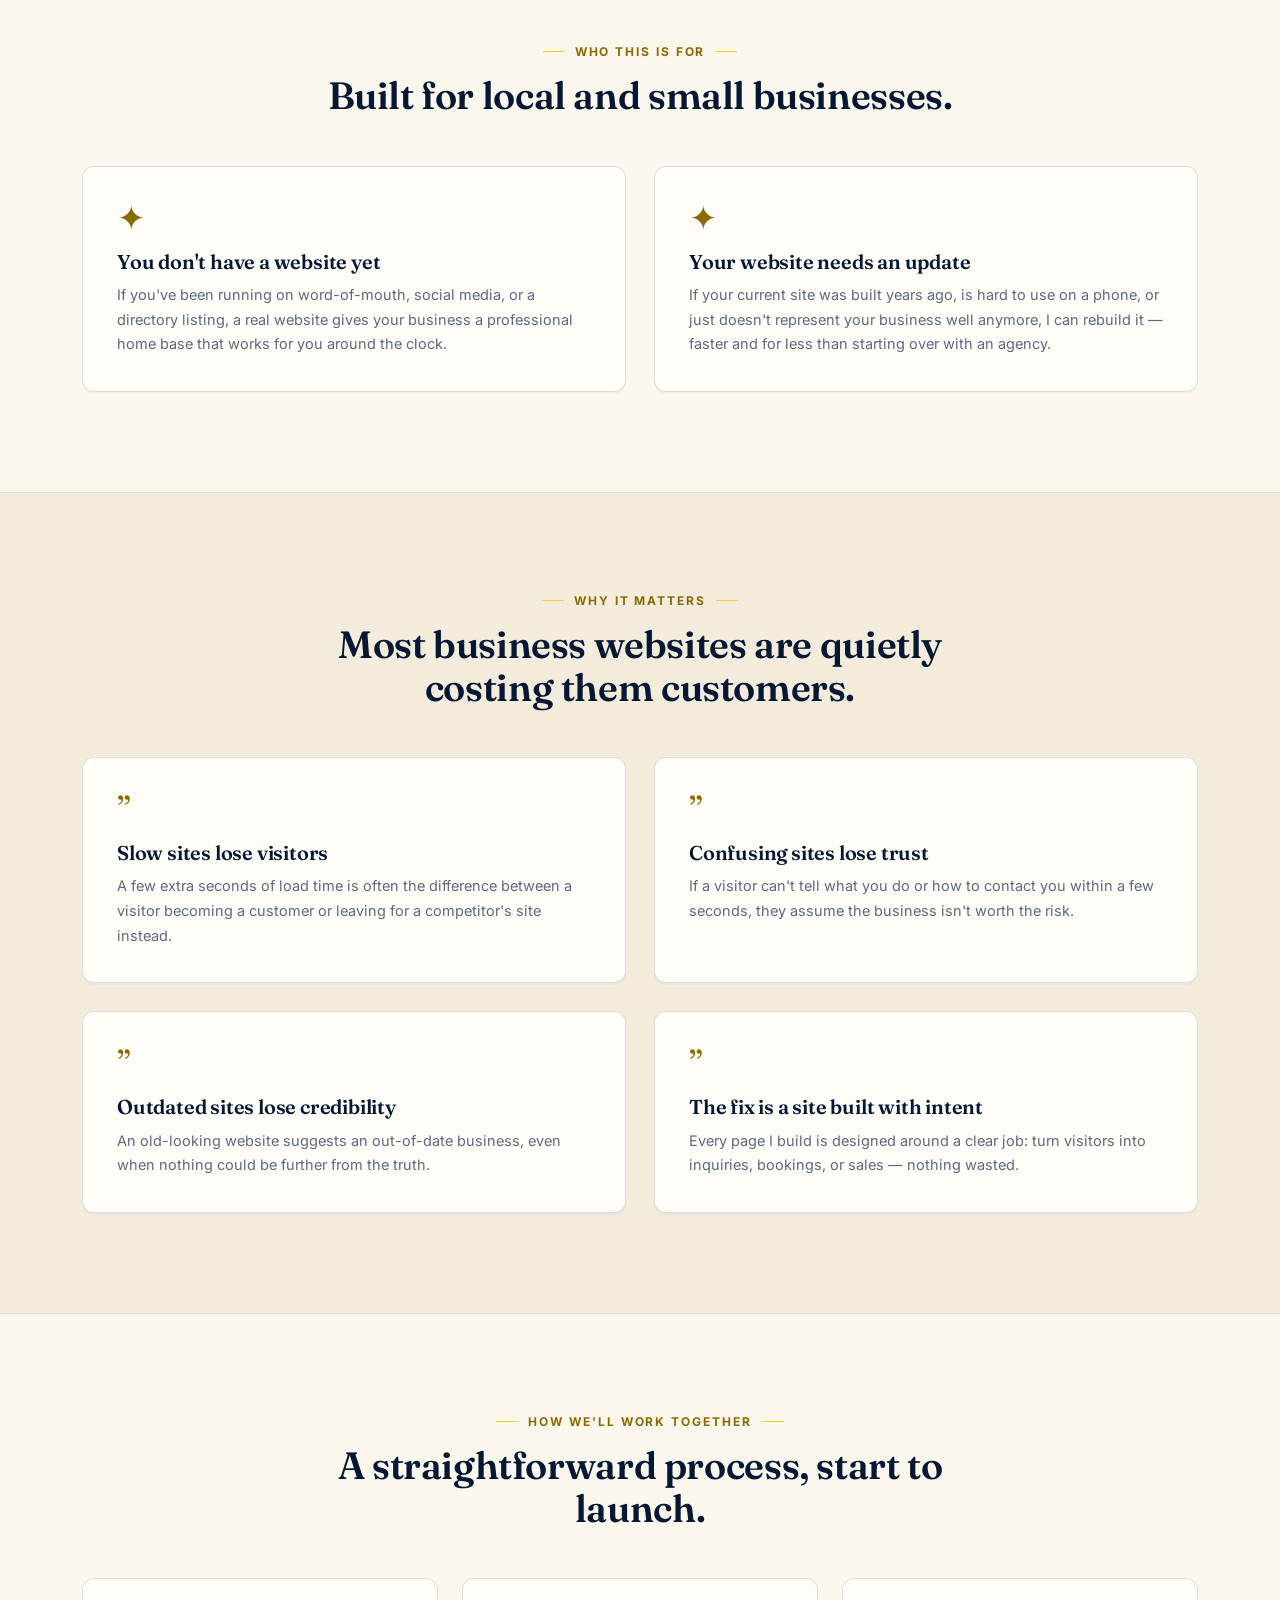
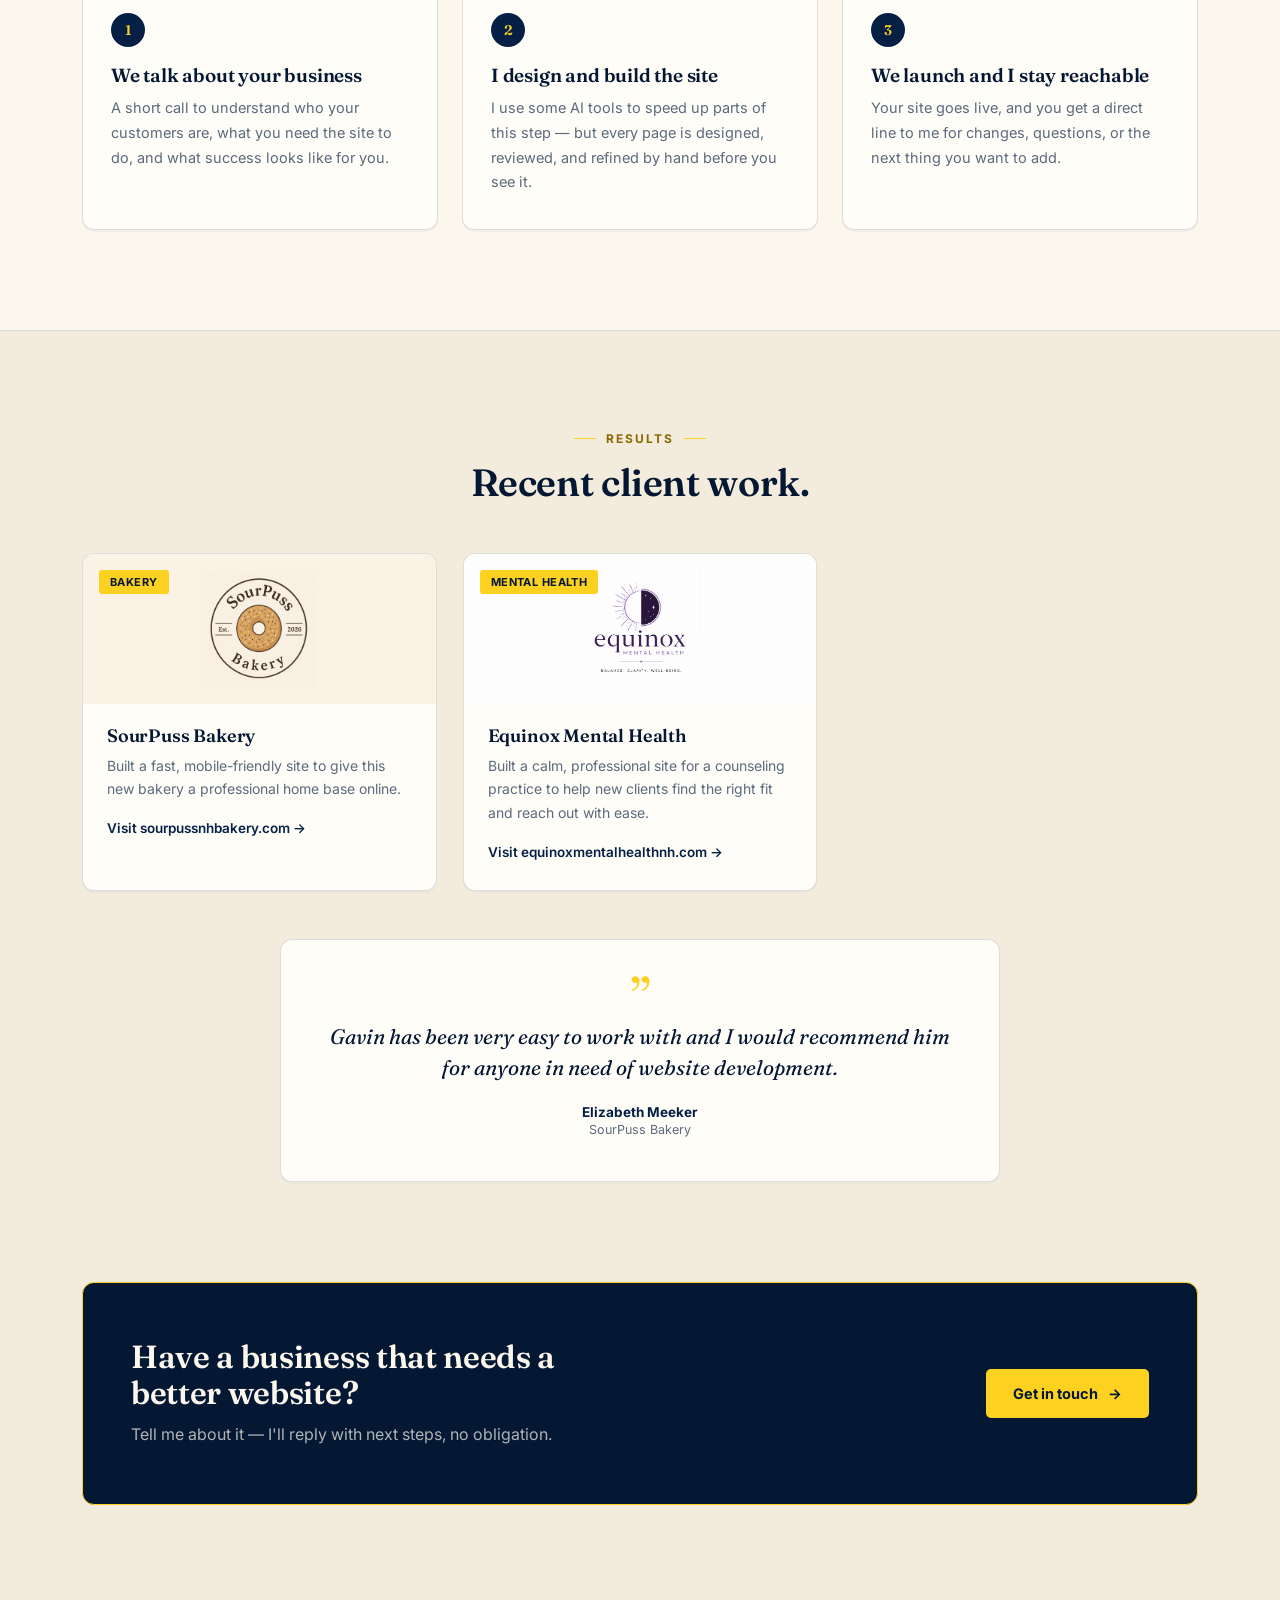
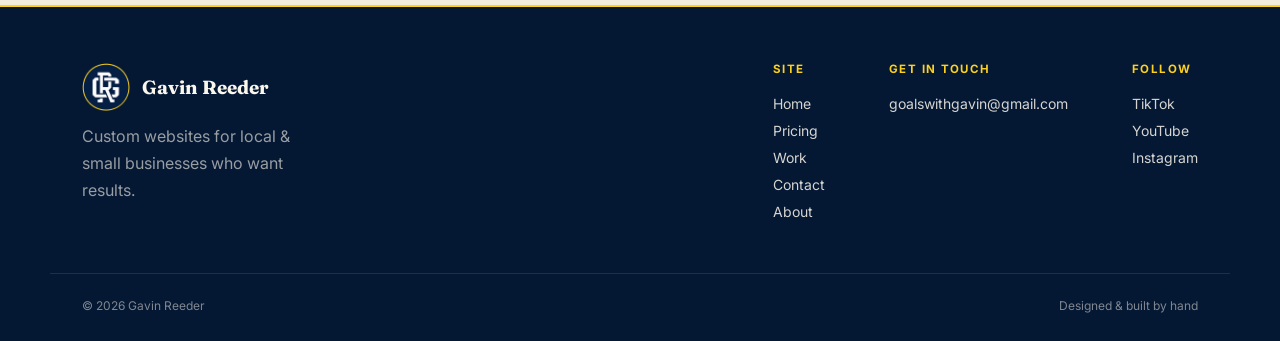
==== commit 96fbce59: "Add files via upload" ====
--- a/index.html
+++ b/index.html
@@ -21,7 +21,7 @@
 </head>
 <body>
 
-<div class="announce"><div class="wrap"><span>Websites starting from <strong>$249</strong> — get a free quote in about 2 minutes.</span><button type="button" class="announce-btn" data-open-chat>Chat with me</button></div></div>
+<div class="announce"><div class="wrap"><span>Websites starting from <strong>$249</strong><span class="ann-extra"> — get a free quote in about 2 minutes.</span></span><button type="button" class="announce-btn" data-open-chat>Chat with me</button></div></div>
 <nav class="site-nav">
   <div class="wrap">
     <a href="index.html" class="brand">
@@ -76,7 +76,7 @@
       <div class="trust-item"><span class="icon">✦</span><strong>Built for small business</strong><span>Local &amp; small business focus</span></div>
       <div class="trust-item"><span class="icon">✦</span><strong>Streamlined process</strong><span>Faster builds, lower cost</span></div>
       <div class="trust-item"><span class="icon">✦</span><strong>Mobile-first builds</strong><span>Every site, every time</span></div>
-      <div class="trust-item"><span class="icon">✦</span><strong>Direct communication</strong><span>One person, no handoffs</span></div>
+      <div class="trust-item"><span class="icon">✦</span><strong>Free, no-obligation quote</strong><span>Takes about 2 minutes</span></div>
     </div>
   </div>
 </header>
--- a/styles.css
+++ b/styles.css
@@ -154,16 +154,18 @@
 
 @media (max-width: 900px){
   .nav-links{
-    position: fixed; top: 82px; left:0; right:0; bottom:0;
+    position: absolute; top: 100%; left:0; right:0; z-index: 10;
+    max-height: calc(100vh - 90px);
     background: var(--navy-2);
     flex-direction: column; align-items: stretch;
     padding: 20px; gap: 4px;
-    transform: translateX(100%);
-    transition: transform 0.25s ease;
+    opacity: 0; visibility: hidden; transform: translateY(-8px);
+    transition: opacity 0.2s ease, transform 0.2s ease, visibility 0s linear 0.2s;
     overflow-y:auto;
     border-top: 1px solid rgba(255,255,255,0.1);
+    border-bottom: 2px solid var(--gold);
   }
-  .nav-links[data-mobile-open="true"]{ transform: translateX(0); }
+  .nav-links[data-mobile-open="true"]{ opacity:1; visibility:visible; transform:none; transition: opacity 0.2s ease, transform 0.2s ease, visibility 0s; }
   .nav-links > li{ width:100%; }
   .nav-links a{ width:100%; padding: 16px 12px; font-size:16px; }
   .nav-toggle{ display:flex; }
@@ -493,10 +495,12 @@
 .chip:hover{ background: var(--gold-2); border-color: var(--gold-2); }
 .chip-link{ background: var(--gold-2); border-color: var(--gold-2); }
 .chat-form{ display:flex; gap: 8px; padding: 12px; border-top: 1px solid var(--border); background: var(--paper); }
-.chat-form input{ flex:1; font: inherit; font-size: 14.5px; padding: 11px 14px; border: 1.5px solid var(--border); border-radius: 10px; background:#fff; }
+.chat-form input{ flex:1; font: inherit; font-size: 16px; /* 16px stops iOS zooming in on focus */ padding: 11px 14px; border: 1.5px solid var(--border); border-radius: 10px; background:#fff; }
 .chat-form input:focus{ outline:none; border-color: var(--navy); }
 .chat-form button{ font: inherit; font-size: 14px; font-weight:700; background: var(--navy); color: var(--cream-2); border:0; border-radius: 10px; padding: 0 16px; cursor:pointer; }
 @media (max-width: 520px){
   .chat-panel{ right: 8px; left: 8px; width:auto; max-width:none; bottom: 76px; height: calc(100vh - 100px); }
   .chat-launcher{ right: 12px; bottom: 12px; }
 }
+
+@media (max-width: 520px){ .announce .ann-extra{ display:none; } .announce .wrap{ flex-wrap:nowrap; } }
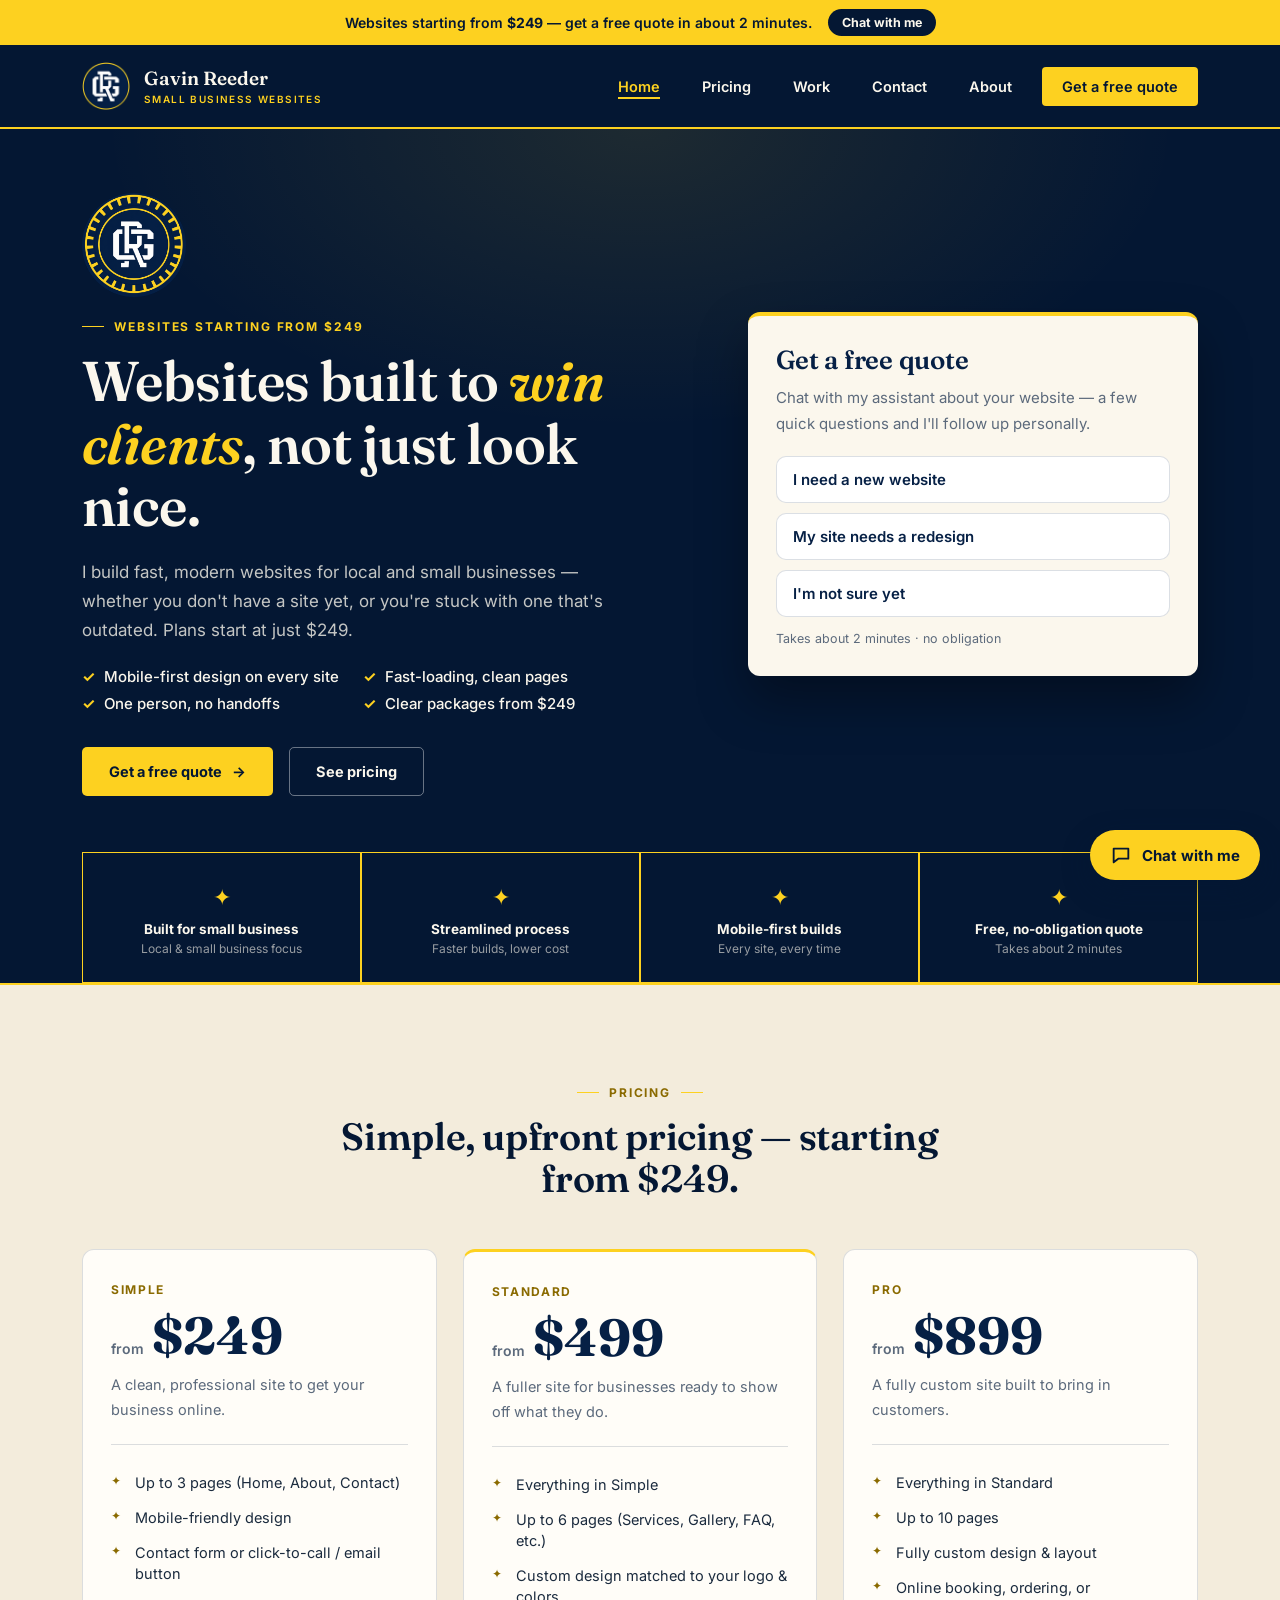
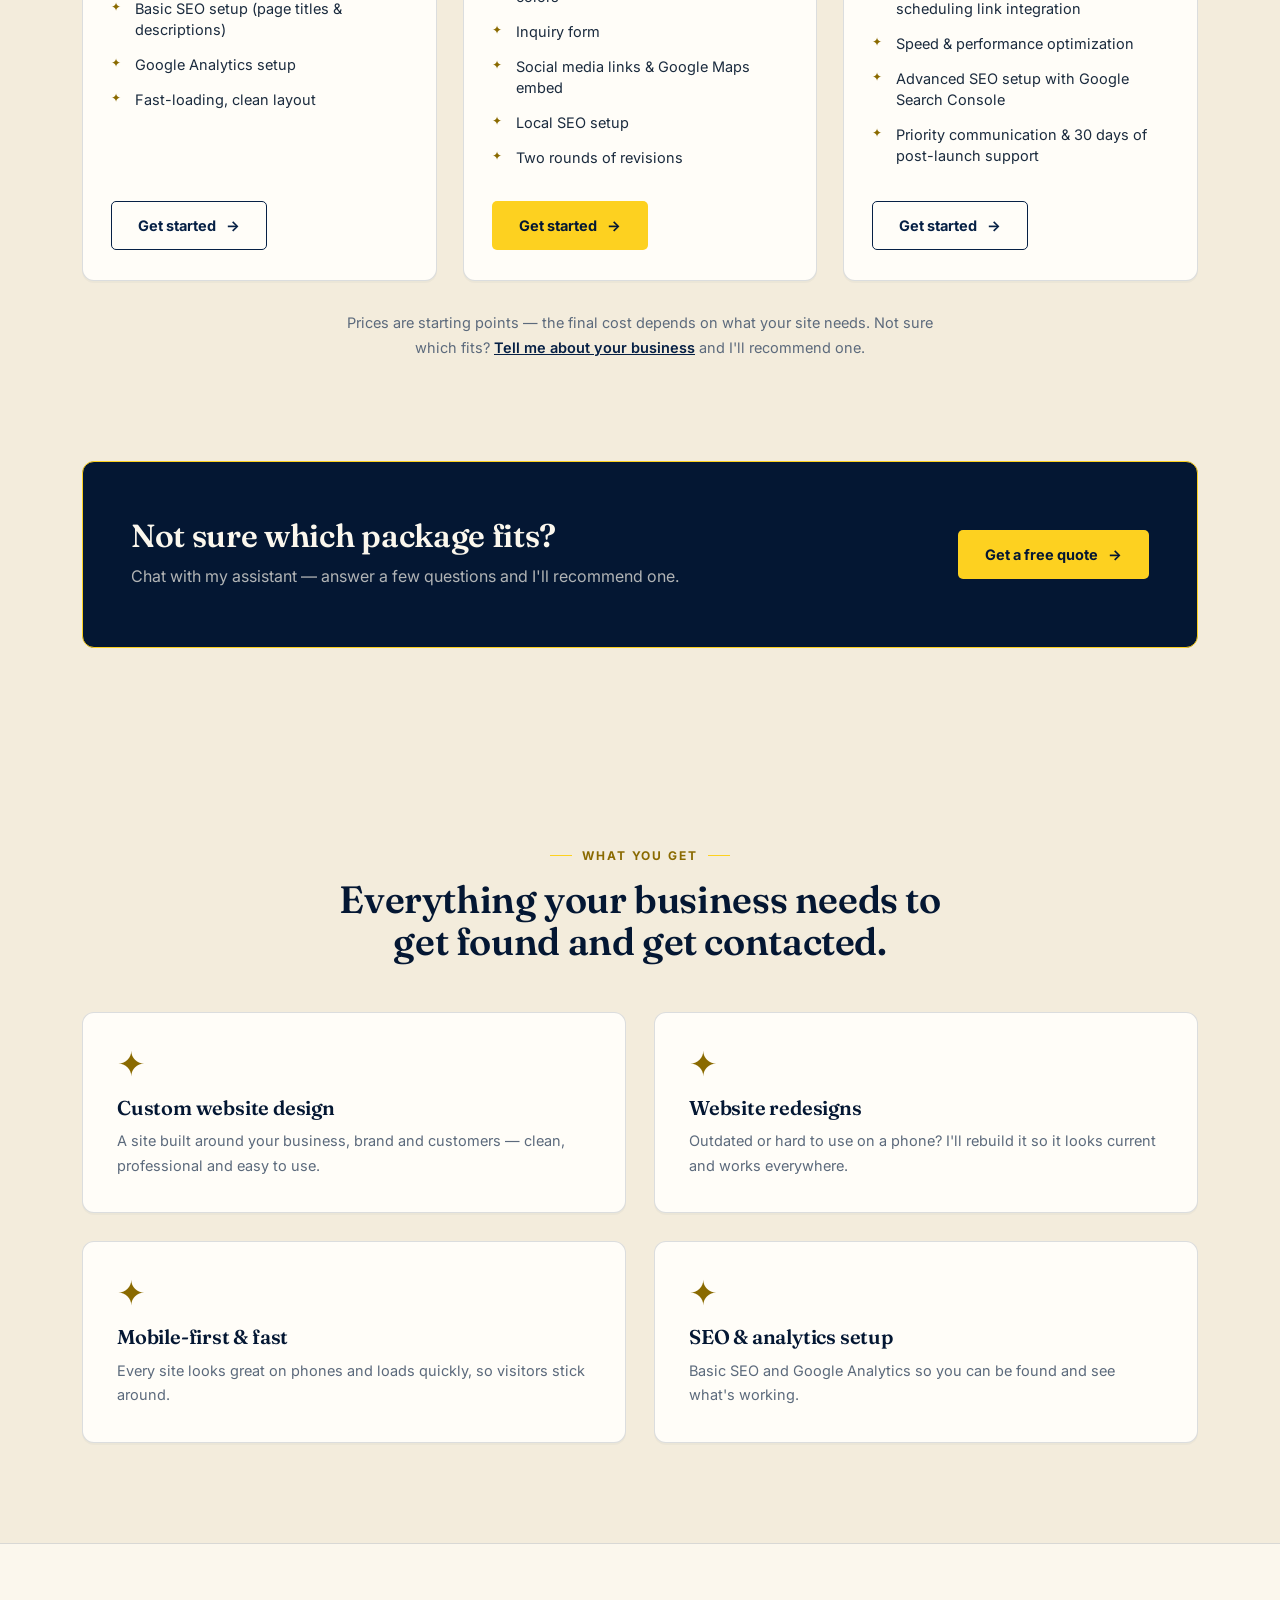
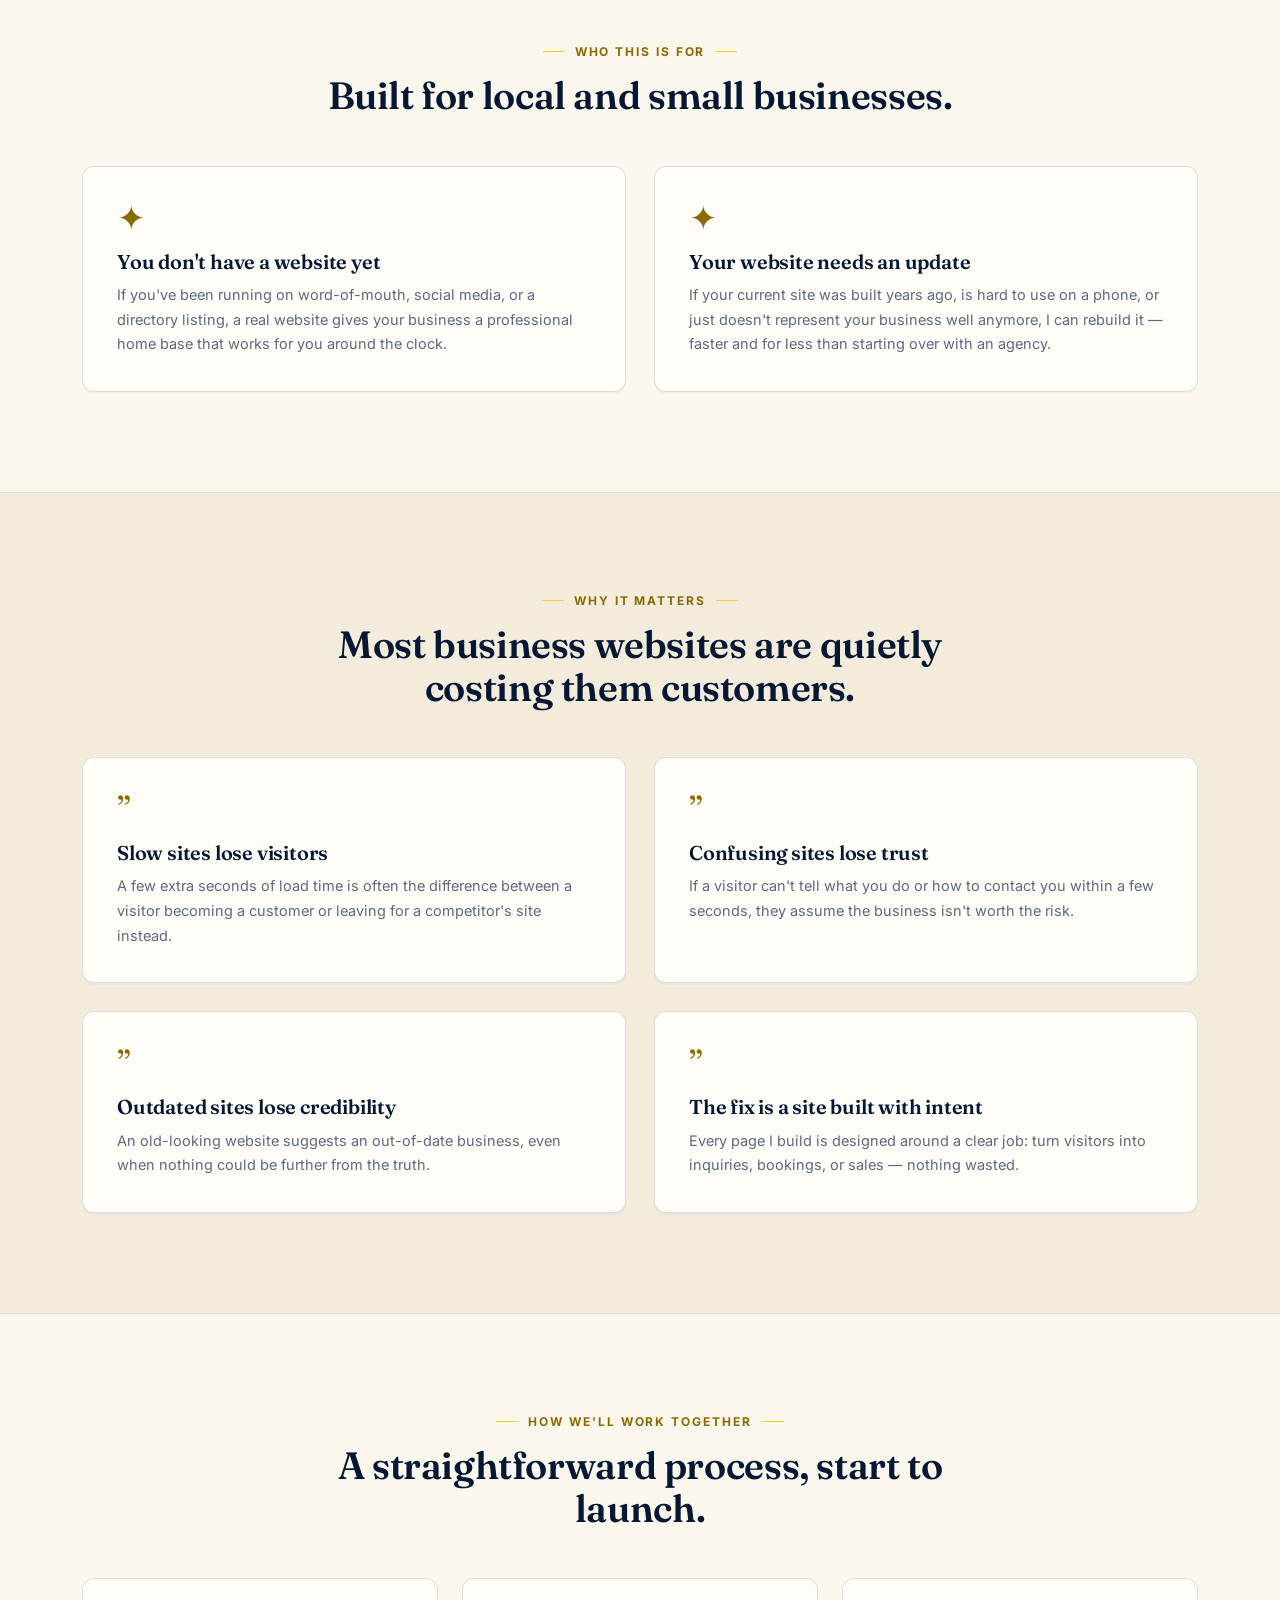
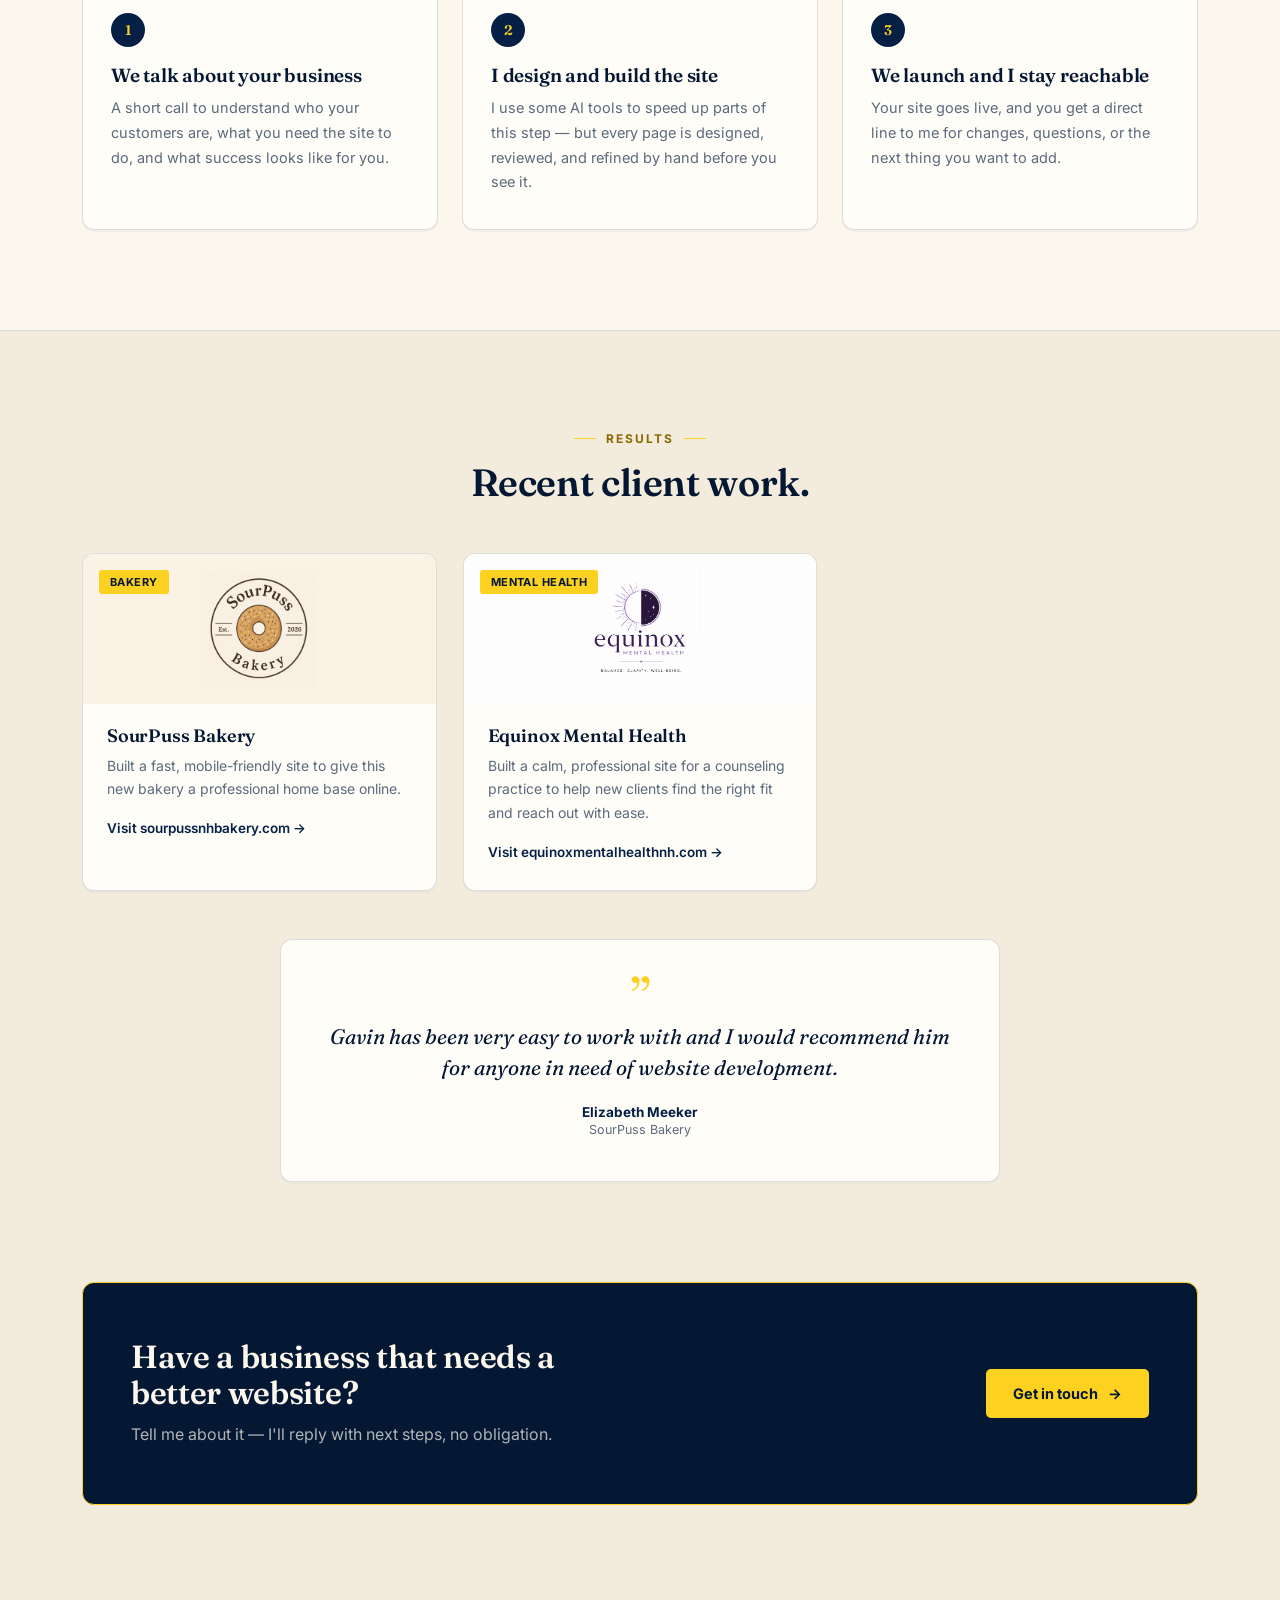
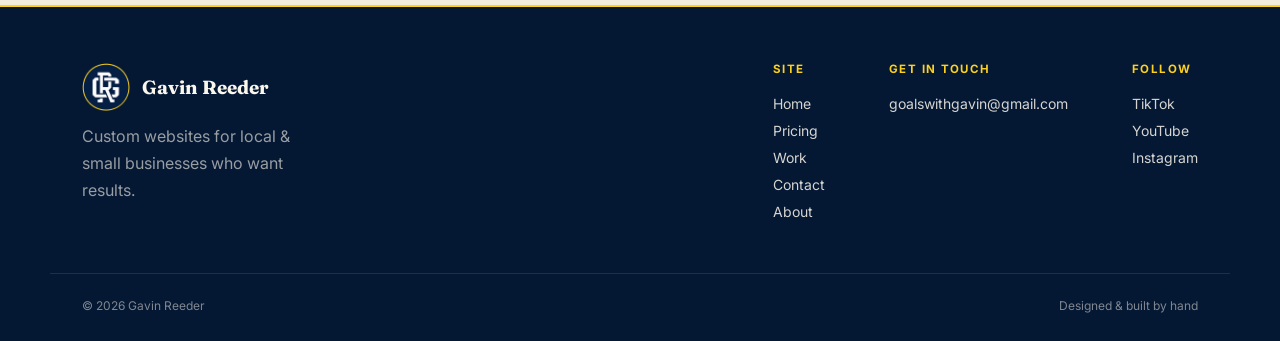
==== commit 33c25371: "Add files via upload" ====
--- a/index.html
+++ b/index.html
@@ -104,7 +104,7 @@
         <a href="contact.html" class="btn btn-outline" data-open-chat data-package="Simple — from $249">Get started <span class="btn-arrow">→</span></a>
       </div>
       <div class="box price-card box-gold-top reveal">
-        <div class="price-tier">Medium</div>
+        <div class="price-tier">Standard</div>
         <div class="price"><span class="price-from">from</span>$499</div>
         <p class="price-desc">A fuller site for businesses ready to show off what they do.</p>
         <ul class="price-list">
@@ -116,14 +116,14 @@
           <li>Local SEO setup</li>
           <li>Two rounds of revisions</li>
         </ul>
-        <a href="contact.html" class="btn btn-primary" data-open-chat data-package="Medium — from $499">Get started <span class="btn-arrow">→</span></a>
+        <a href="contact.html" class="btn btn-primary" data-open-chat data-package="Standard — from $499">Get started <span class="btn-arrow">→</span></a>
       </div>
       <div class="box price-card reveal">
-        <div class="price-tier">Advanced</div>
+        <div class="price-tier">Pro</div>
         <div class="price"><span class="price-from">from</span>$899</div>
         <p class="price-desc">A fully custom site built to bring in customers.</p>
         <ul class="price-list">
-          <li>Everything in Medium</li>
+          <li>Everything in Standard</li>
           <li>Up to 10 pages</li>
           <li>Fully custom design &amp; layout</li>
           <li>Online booking, ordering, or scheduling link integration</li>
@@ -131,7 +131,7 @@
           <li>Advanced SEO setup with Google Search Console</li>
           <li>Priority communication &amp; 30 days of post-launch support</li>
         </ul>
-        <a href="contact.html" class="btn btn-outline" data-open-chat data-package="Advanced — from $899">Get started <span class="btn-arrow">→</span></a>
+        <a href="contact.html" class="btn btn-outline" data-open-chat data-package="Pro — from $899">Get started <span class="btn-arrow">→</span></a>
       </div>
     </div>
     <p class="price-note">Prices are starting points — the final cost depends on what your site needs. Not sure which fits? <a href="contact.html">Tell me about your business</a> and I'll recommend one.</p>
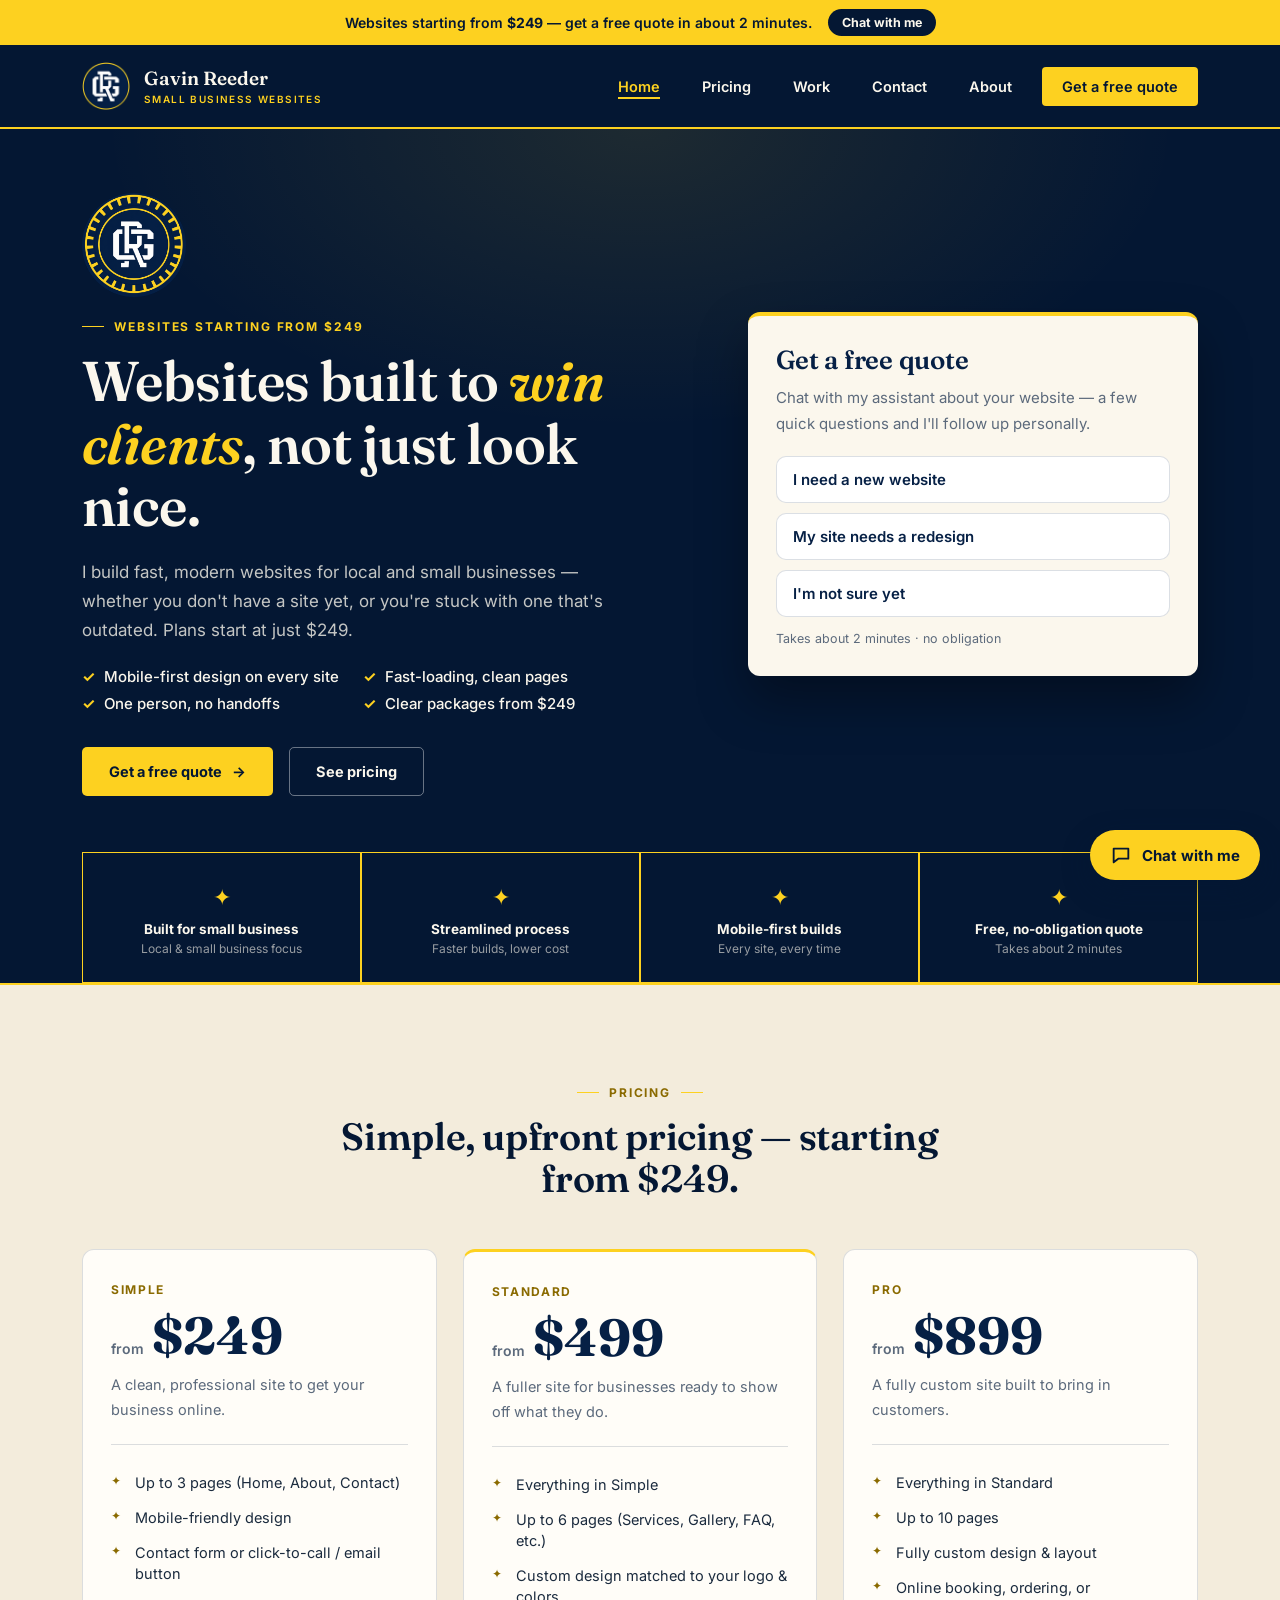
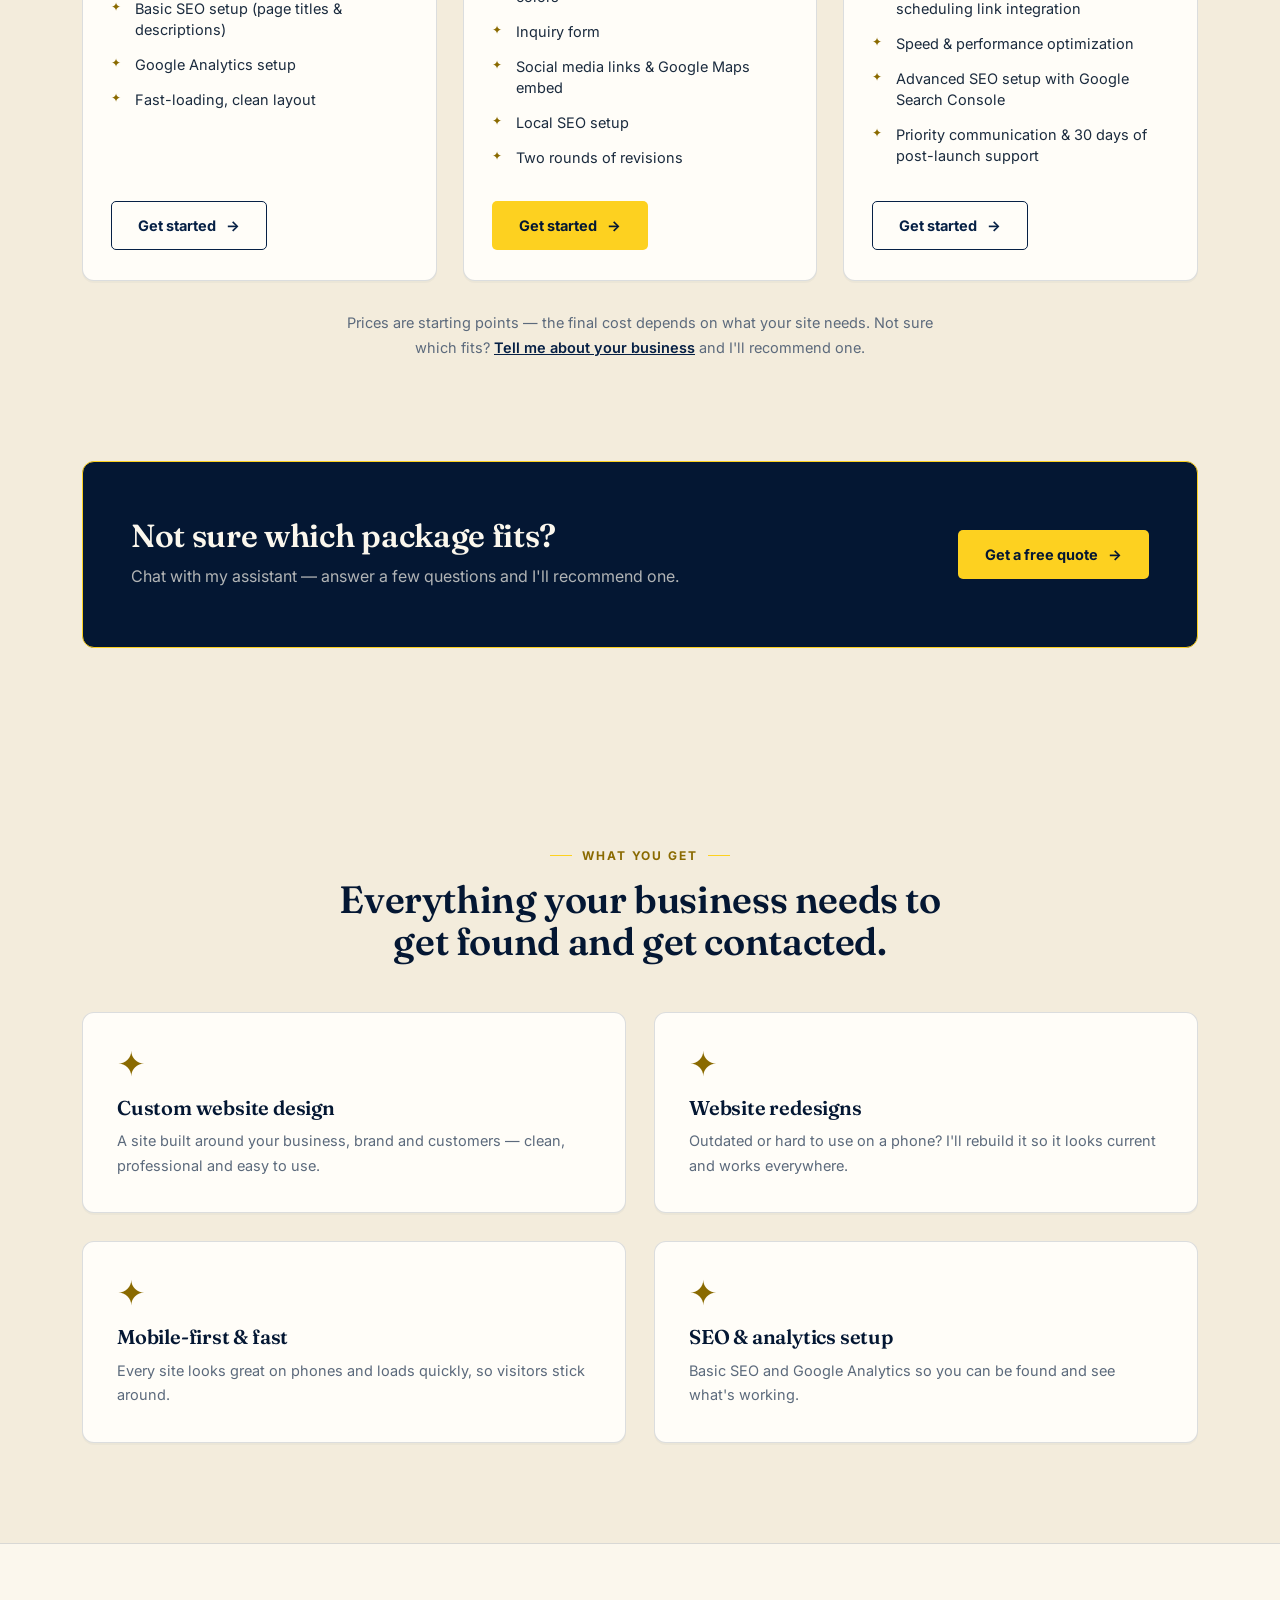
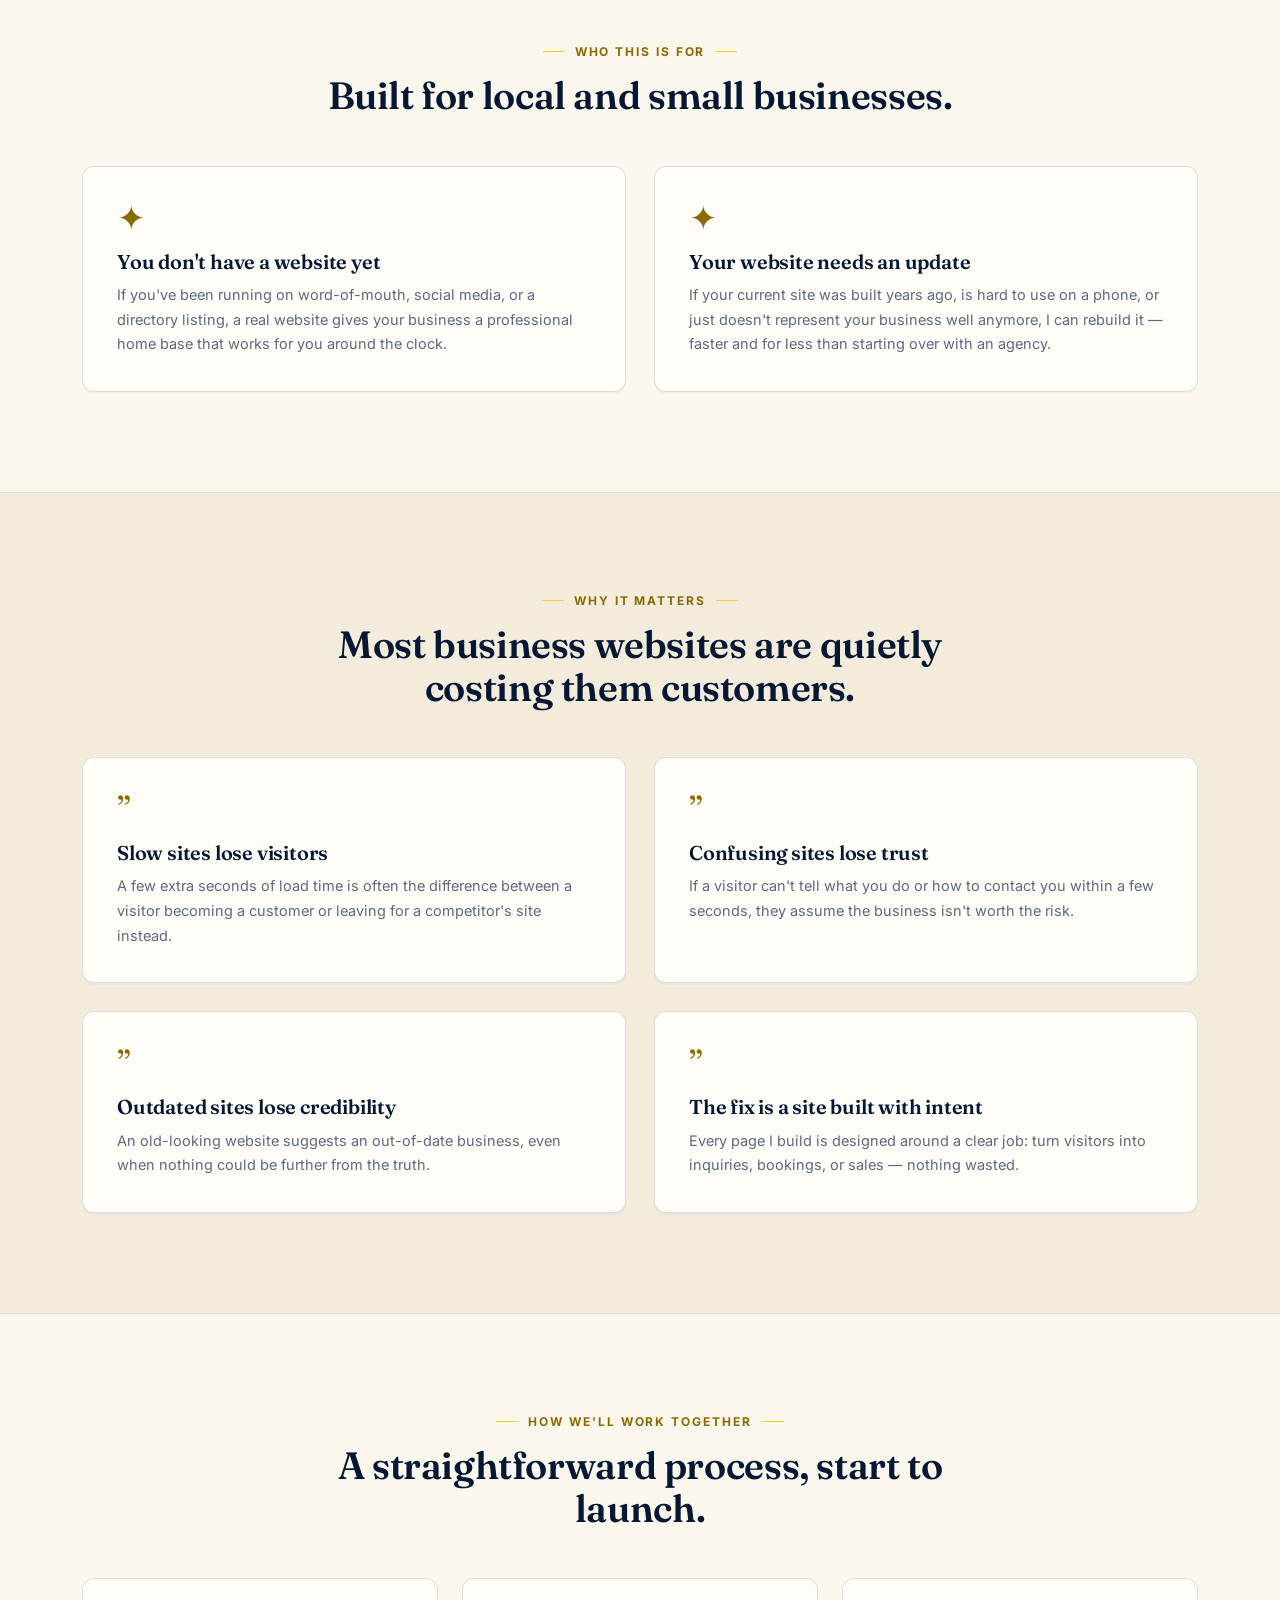
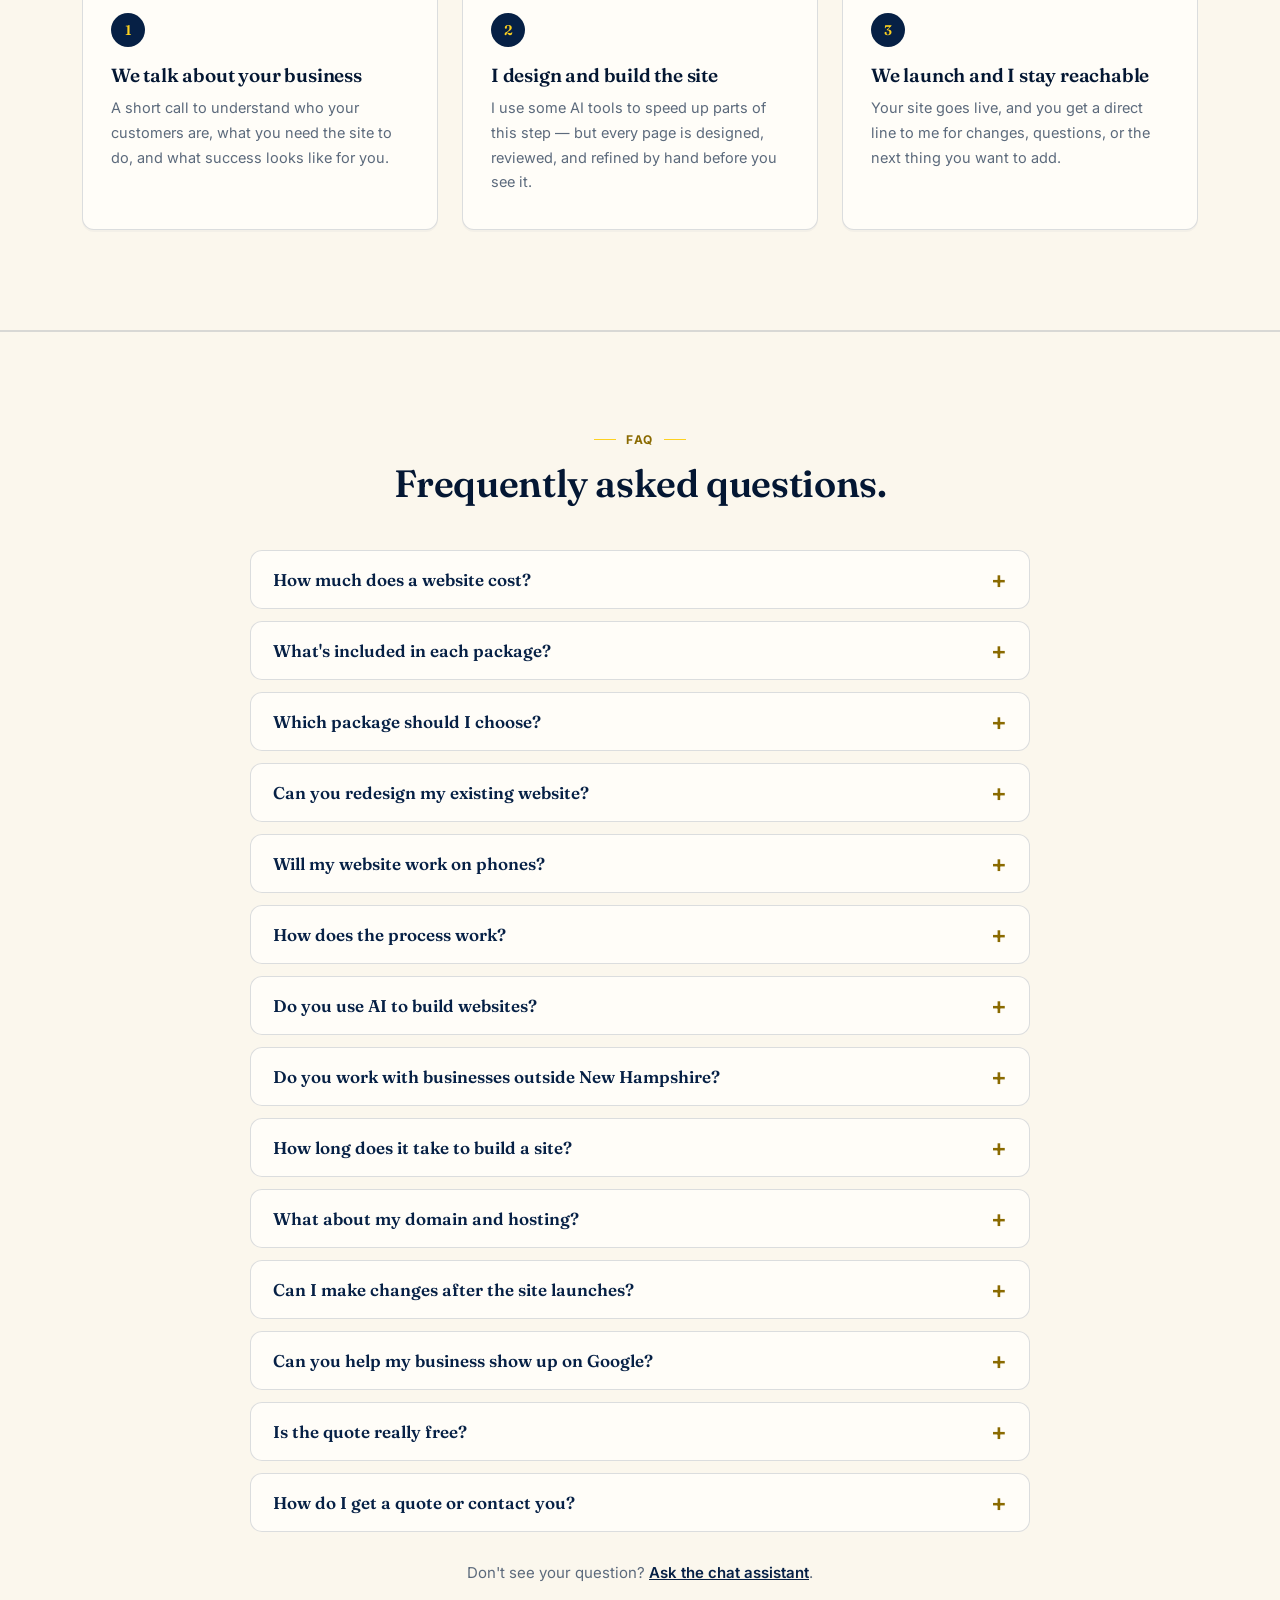
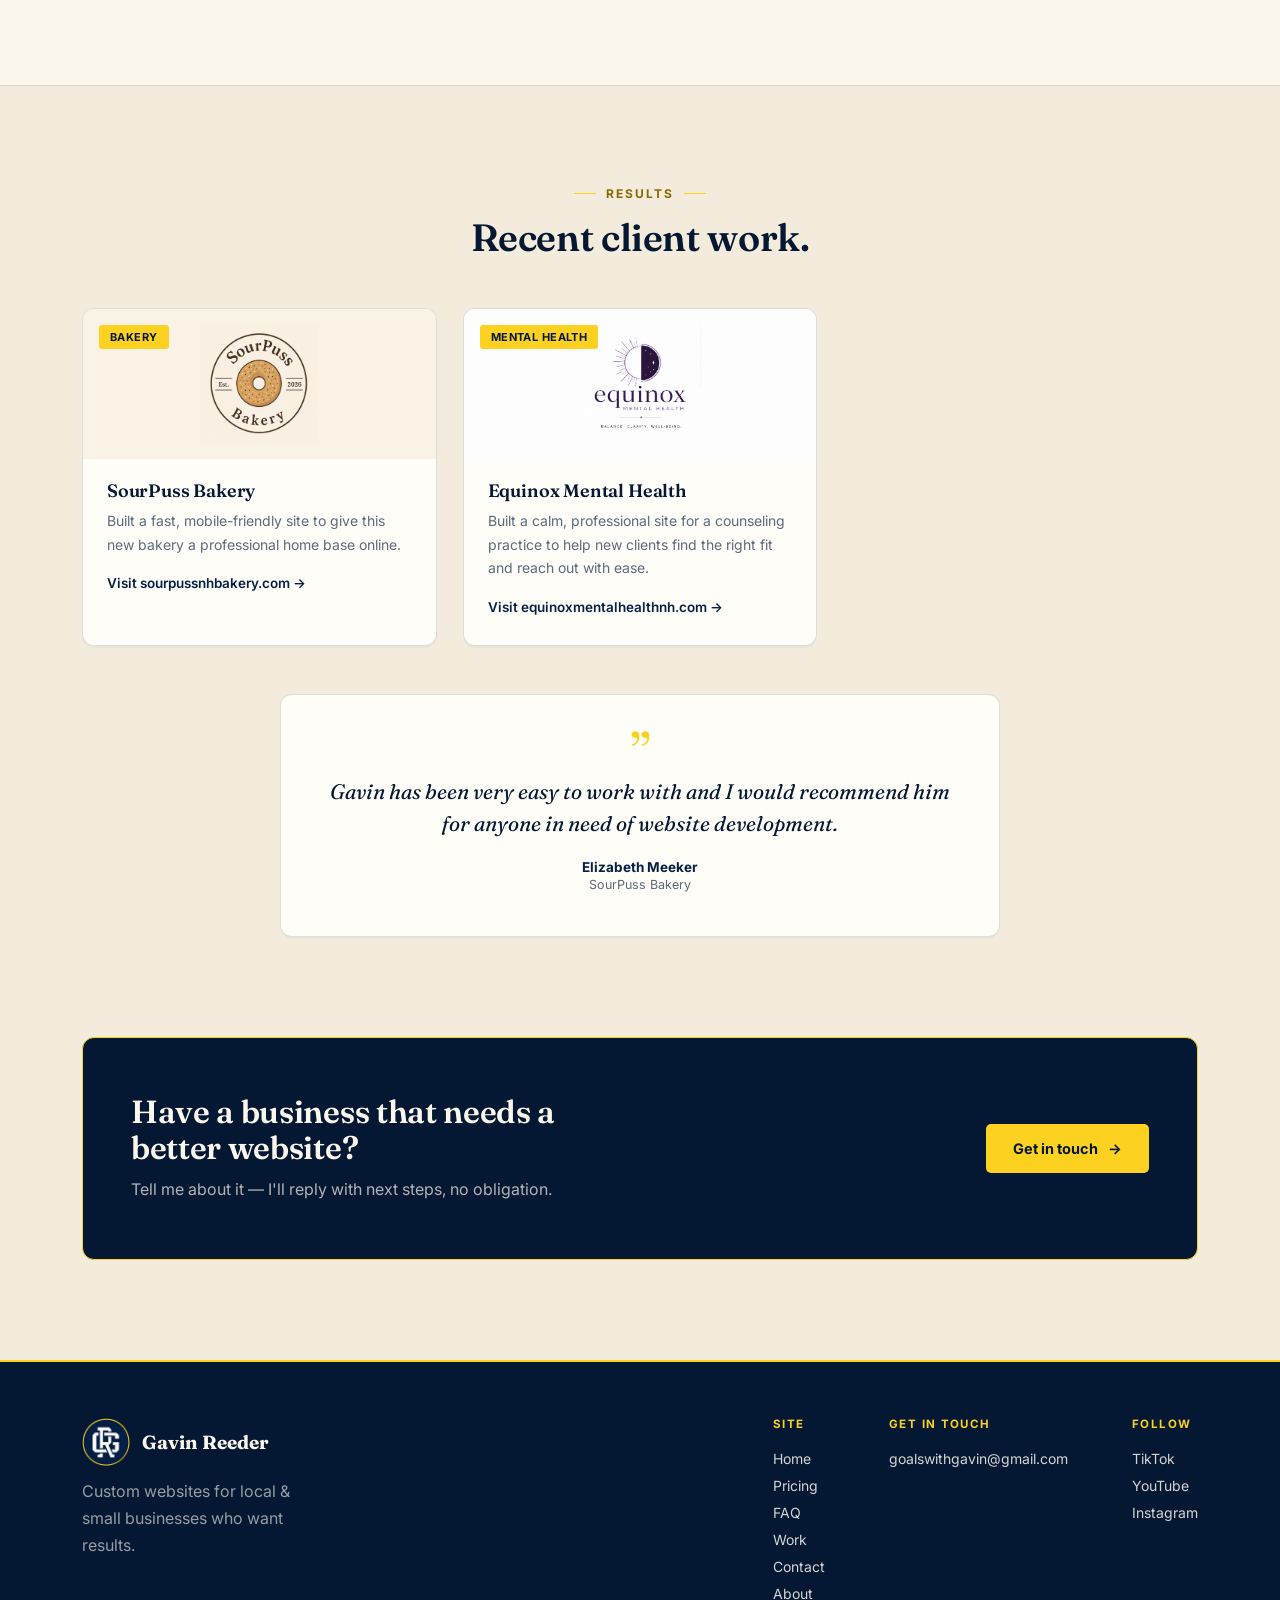
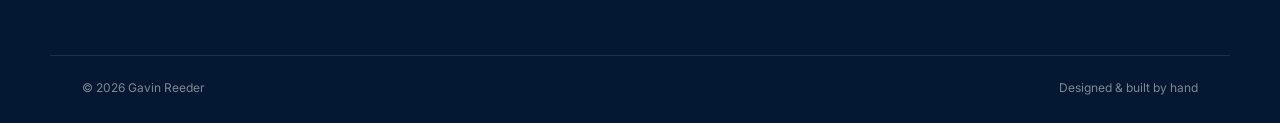
==== commit 6d18e70f: "Add files via upload" ====
--- a/index.html
+++ b/index.html
@@ -248,6 +248,33 @@
   </div>
 </section>
 
+<!-- ============ FAQ ============ -->
+<section id="faq" style="background:var(--cream-2); border-top:1px solid var(--border); border-bottom:1px solid var(--border);">
+  <div class="wrap">
+    <div class="section-head">
+      <div class="eyebrow">FAQ</div>
+      <h2>Frequently asked questions.</h2>
+    </div>
+    <div class="faq-list">
+      <details class="faq-item reveal"><summary>How much does a website cost?</summary><p>Packages start at $249. Simple is $249 (up to 3 pages), Standard is $499 (up to 6 pages) and Pro is $899 (up to 10 pages). The final cost depends on what your site needs — a free quote will pin it down.</p></details>
+      <details class="faq-item reveal"><summary>What's included in each package?</summary><p>Simple: up to 3 pages, mobile-friendly design, a contact form or click-to-call button, basic SEO setup and Google Analytics. Standard adds up to 6 pages, custom design matched to your logo and colors, an inquiry form, social links and a Google Maps embed, local SEO and two rounds of revisions. Pro adds up to 10 pages, fully custom design, booking/ordering/scheduling link integration, speed optimization, advanced SEO with Google Search Console and 30 days of post-launch support.</p></details>
+      <details class="faq-item reveal"><summary>Which package should I choose?</summary><p>If you just need to get online with the basics, Simple is enough. If you want a fuller site that matches your branding, choose Standard. If you need booking or ordering links or a bigger site, go with Pro. Not sure? Request a free quote and I'll recommend one.</p></details>
+      <details class="faq-item reveal"><summary>Can you redesign my existing website?</summary><p>Yes. If your current site is outdated, hard to use on a phone, or just doesn't represent your business well anymore, I can rebuild it. Choose "A redesign of my current site" when you request a quote.</p></details>
+      <details class="faq-item reveal"><summary>Will my website work on phones?</summary><p>Yes. Every site I build is mobile-first, so it looks great and loads quickly on phones, tablets and computers.</p></details>
+      <details class="faq-item reveal"><summary>How does the process work?</summary><p>1) We talk about your business, goals and customers — through this chat or a quick call. 2) I design and build your site, and every page is reviewed and refined by hand before you see it. 3) We launch it.</p></details>
+      <details class="faq-item reveal"><summary>Do you use AI to build websites?</summary><p>Yes — I use AI tools to speed up parts of the design and build, which helps keep prices low and turnaround fast. Every page is still reviewed and refined by hand before you see it.</p></details>
+      <details class="faq-item reveal"><summary>Do you work with businesses outside New Hampshire?</summary><p>I'm based in New Hampshire and focus on local and small businesses, but I work remotely, so location isn't a barrier.</p></details>
+      <details class="faq-item reveal"><summary>How long does it take to build a site?</summary><p>It depends on the package and how quickly we can finalize your content and details. I'll give you a realistic timeline in your quote.</p></details>
+      <details class="faq-item reveal"><summary>What about my domain and hosting?</summary><p>Domain and hosting depend on your setup. I'll go over the options and any costs with you in your quote so there are no surprises.</p></details>
+      <details class="faq-item reveal"><summary>Can I make changes after the site launches?</summary><p>Standard includes two rounds of revisions and Pro includes 30 days of post-launch support. For updates beyond that, reach out and we can work something out.</p></details>
+      <details class="faq-item reveal"><summary>Can you help my business show up on Google?</summary><p>Every package includes basic SEO setup (page titles and descriptions) and Google Analytics. Standard adds local SEO and Pro adds Google Search Console setup. I don't promise specific rankings — SEO takes time.</p></details>
+      <details class="faq-item reveal"><summary>Is the quote really free?</summary><p>Yes — quotes are free with no obligation.</p></details>
+      <details class="faq-item reveal"><summary>How do I get a quote or contact you?</summary><p>Use the quote chat on this site (it takes about 2 minutes) or email goalswithgavin@gmail.com. I reply within 1–2 business days.</p></details>
+    </div>
+    <p class="faq-more">Don't see your question? <a href="contact.html" data-open-chat data-mode="faq">Ask the chat assistant</a>.</p>
+  </div>
+</section>
+
 <!-- ============ RESULTS PREVIEW ============ -->
 <section>
   <div class="wrap">
@@ -313,6 +340,7 @@
         <h4>Site</h4>
         <a href="index.html">Home</a>
         <a href="pricing.html">Pricing</a>
+        <a href="index.html#faq">FAQ</a>
         <a href="work.html">Work</a>
         <a href="contact.html">Contact</a>
         <a href="about.html">About</a>
--- a/styles.css
+++ b/styles.css
@@ -504,3 +504,14 @@
 }
 
 @media (max-width: 520px){ .announce .ann-extra{ display:none; } .announce .wrap{ flex-wrap:nowrap; } }
+
+/* FAQ */
+.faq-list{ max-width: 780px; margin: 44px auto 0; display:grid; gap: 12px; }
+.faq-item{ background: var(--paper); border: 1px solid var(--border); border-radius: var(--radius); }
+.faq-item summary{ list-style:none; cursor:pointer; padding: 18px 54px 18px 22px; position:relative; font-family: var(--font-display); font-weight:600; font-size: 17px; color: var(--navy); }
+.faq-item summary::-webkit-details-marker{ display:none; }
+.faq-item summary::after{ content:"+"; position:absolute; right:22px; top:50%; transform: translateY(-50%); font-family: var(--font-body); font-size: 24px; color: var(--gold-ink); transition: transform .2s; }
+.faq-item[open] summary::after{ content:"–"; }
+.faq-item p{ margin: 0; padding: 0 22px 20px; font-size: 15px; line-height: 1.6; }
+.faq-more{ text-align:center; margin-top: 28px; font-size: 15px; }
+.faq-more a{ color: var(--navy); font-weight:600; text-decoration: underline; }
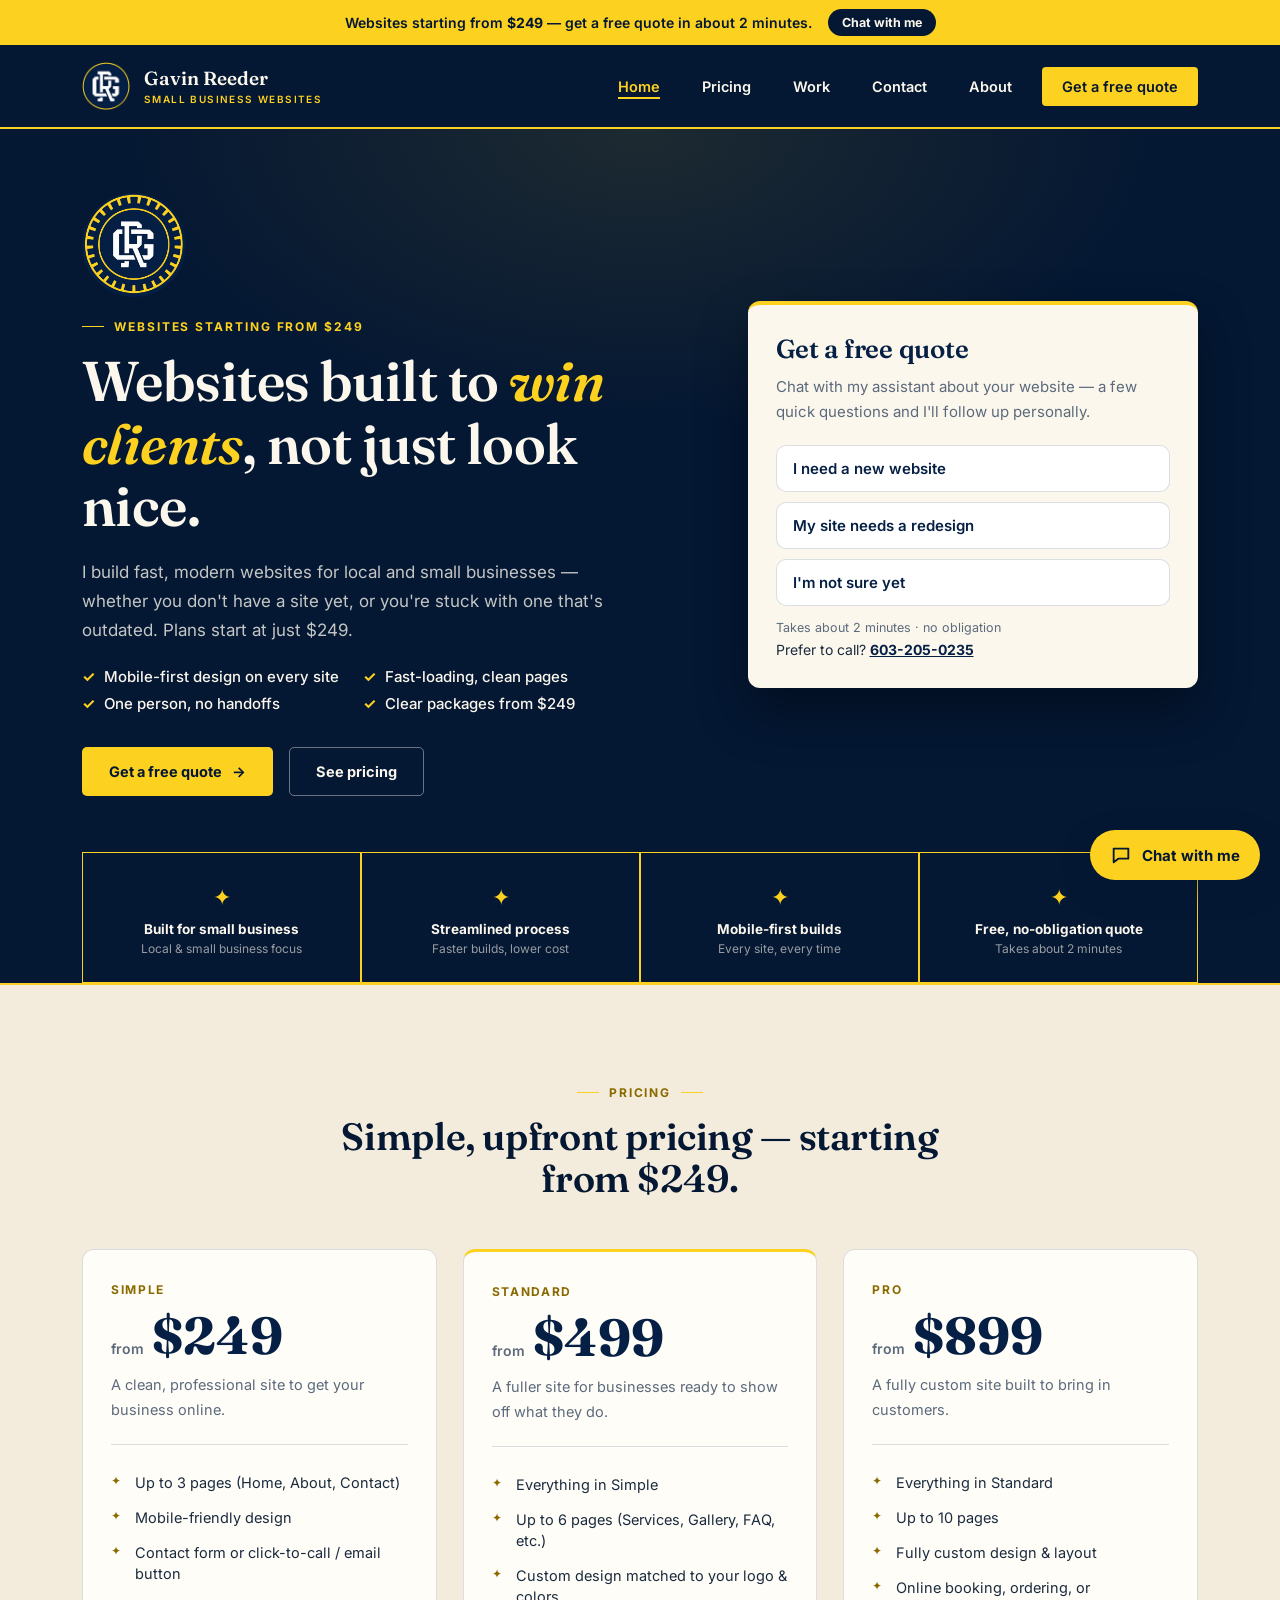
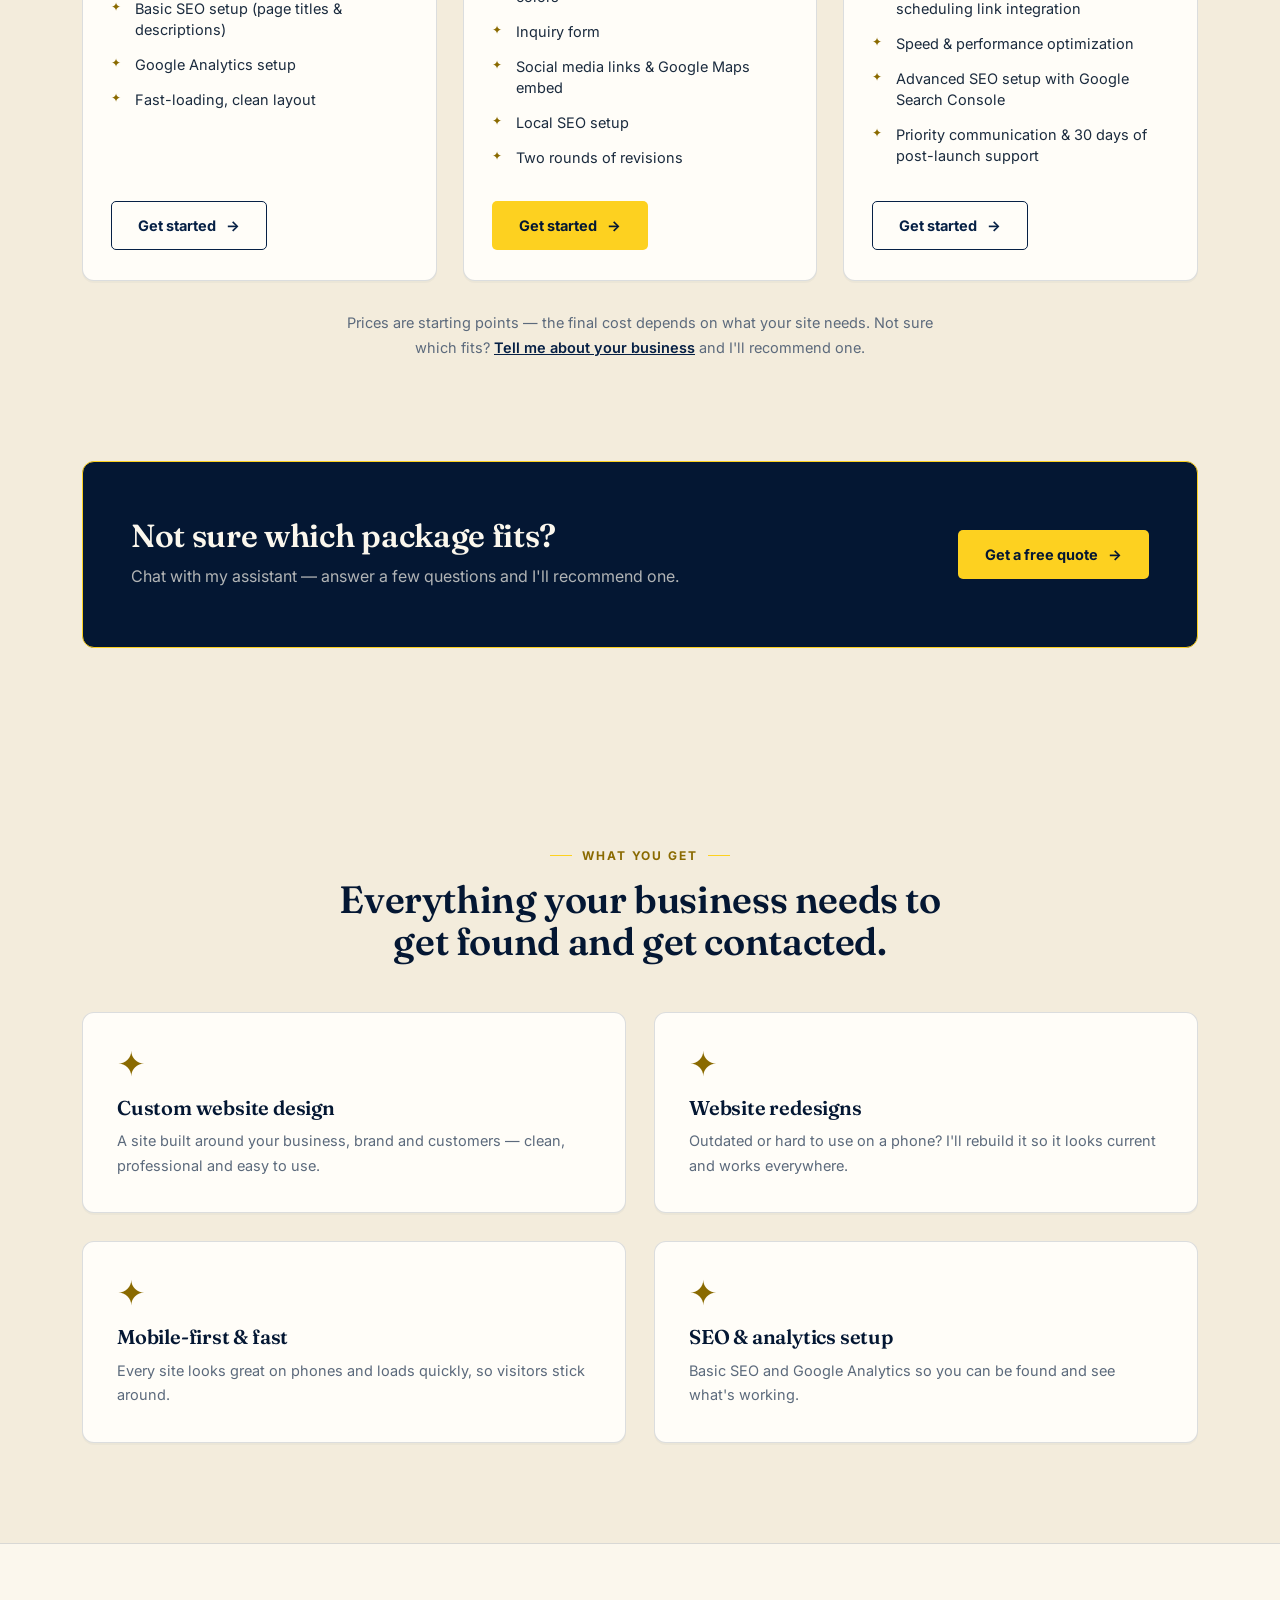
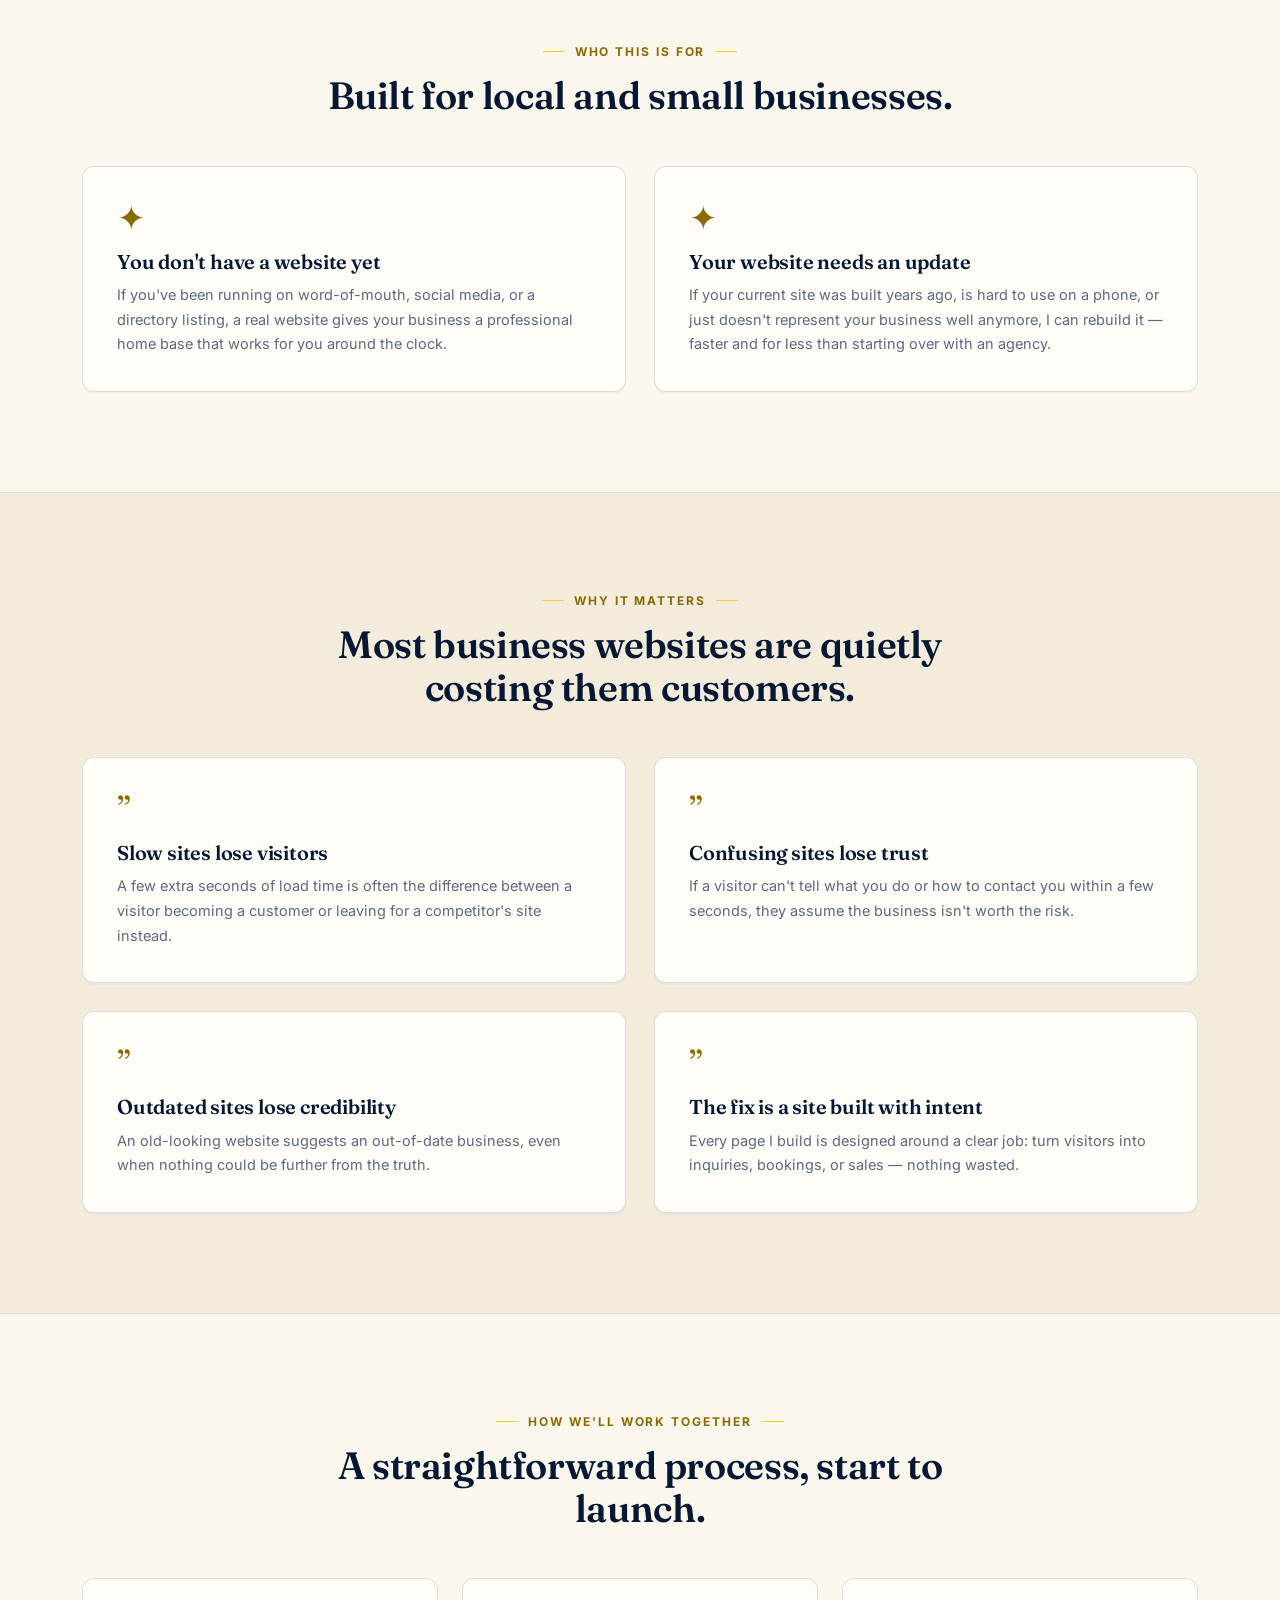
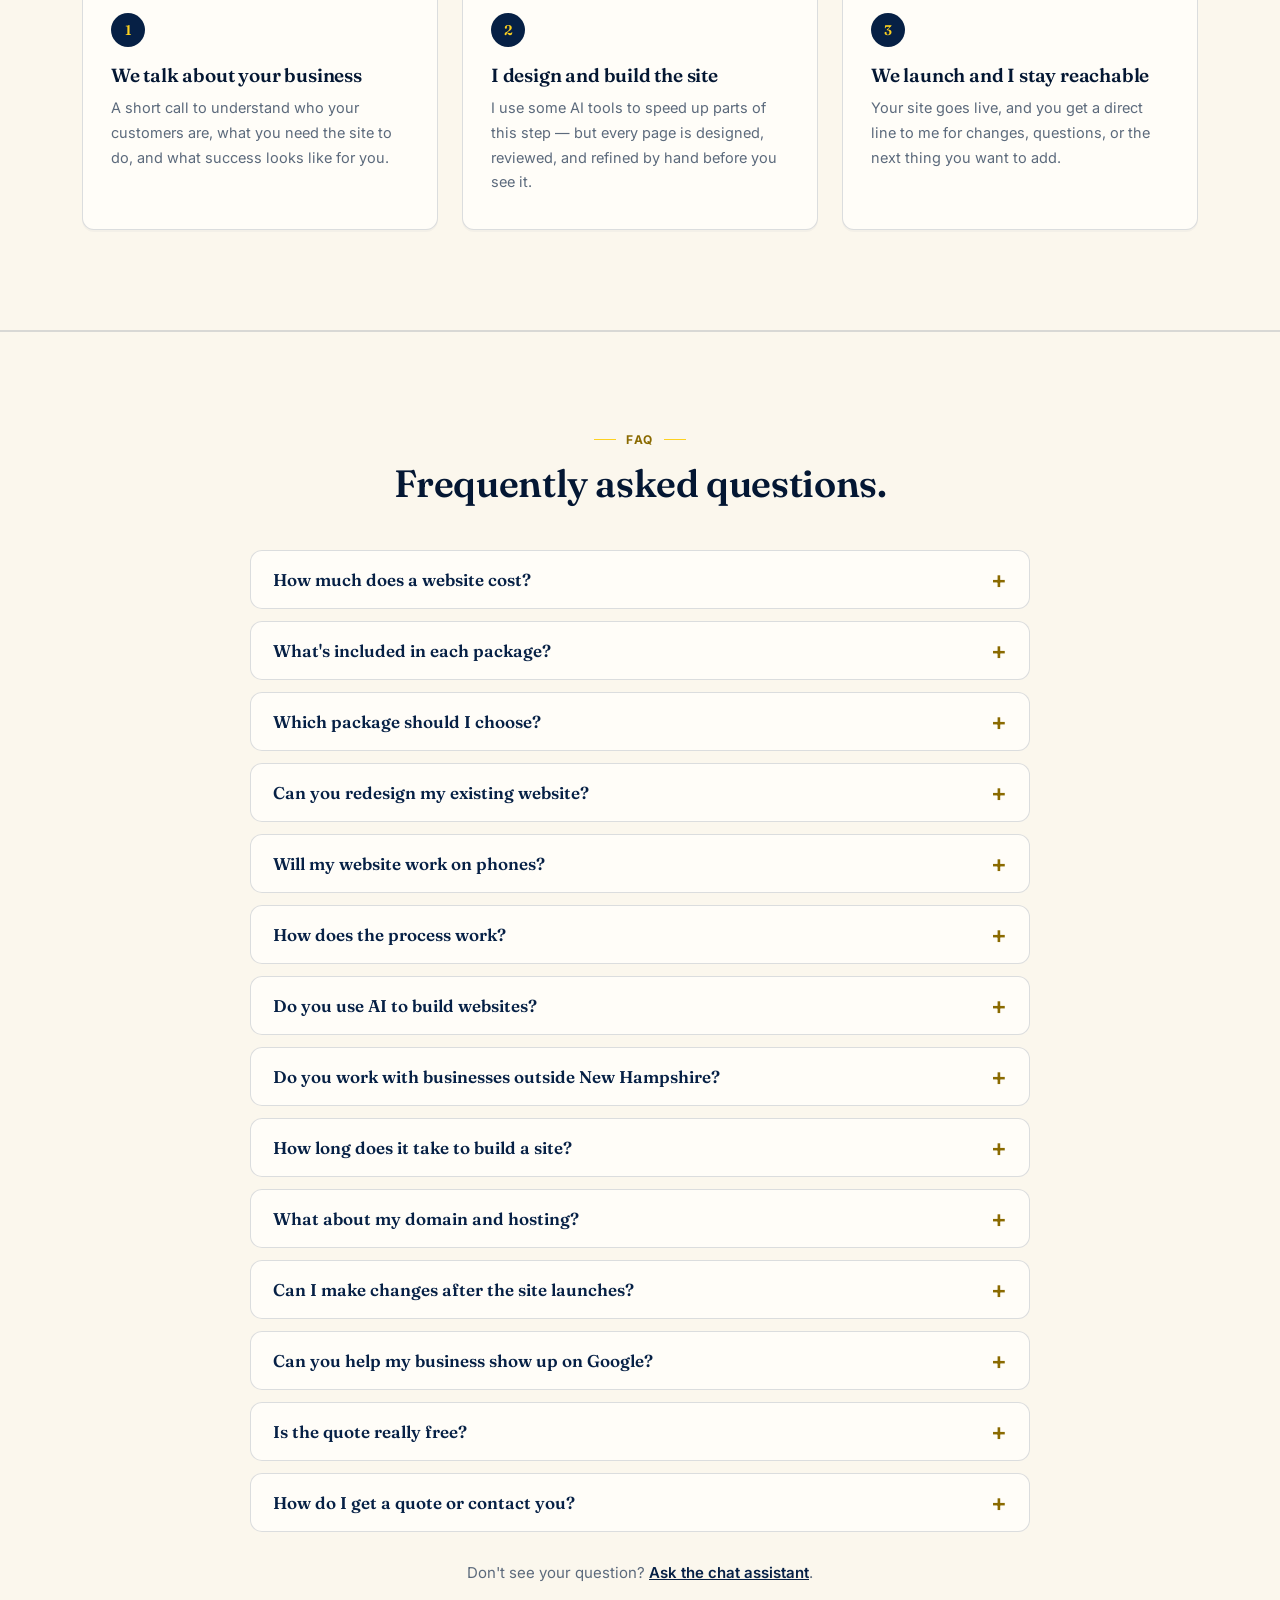
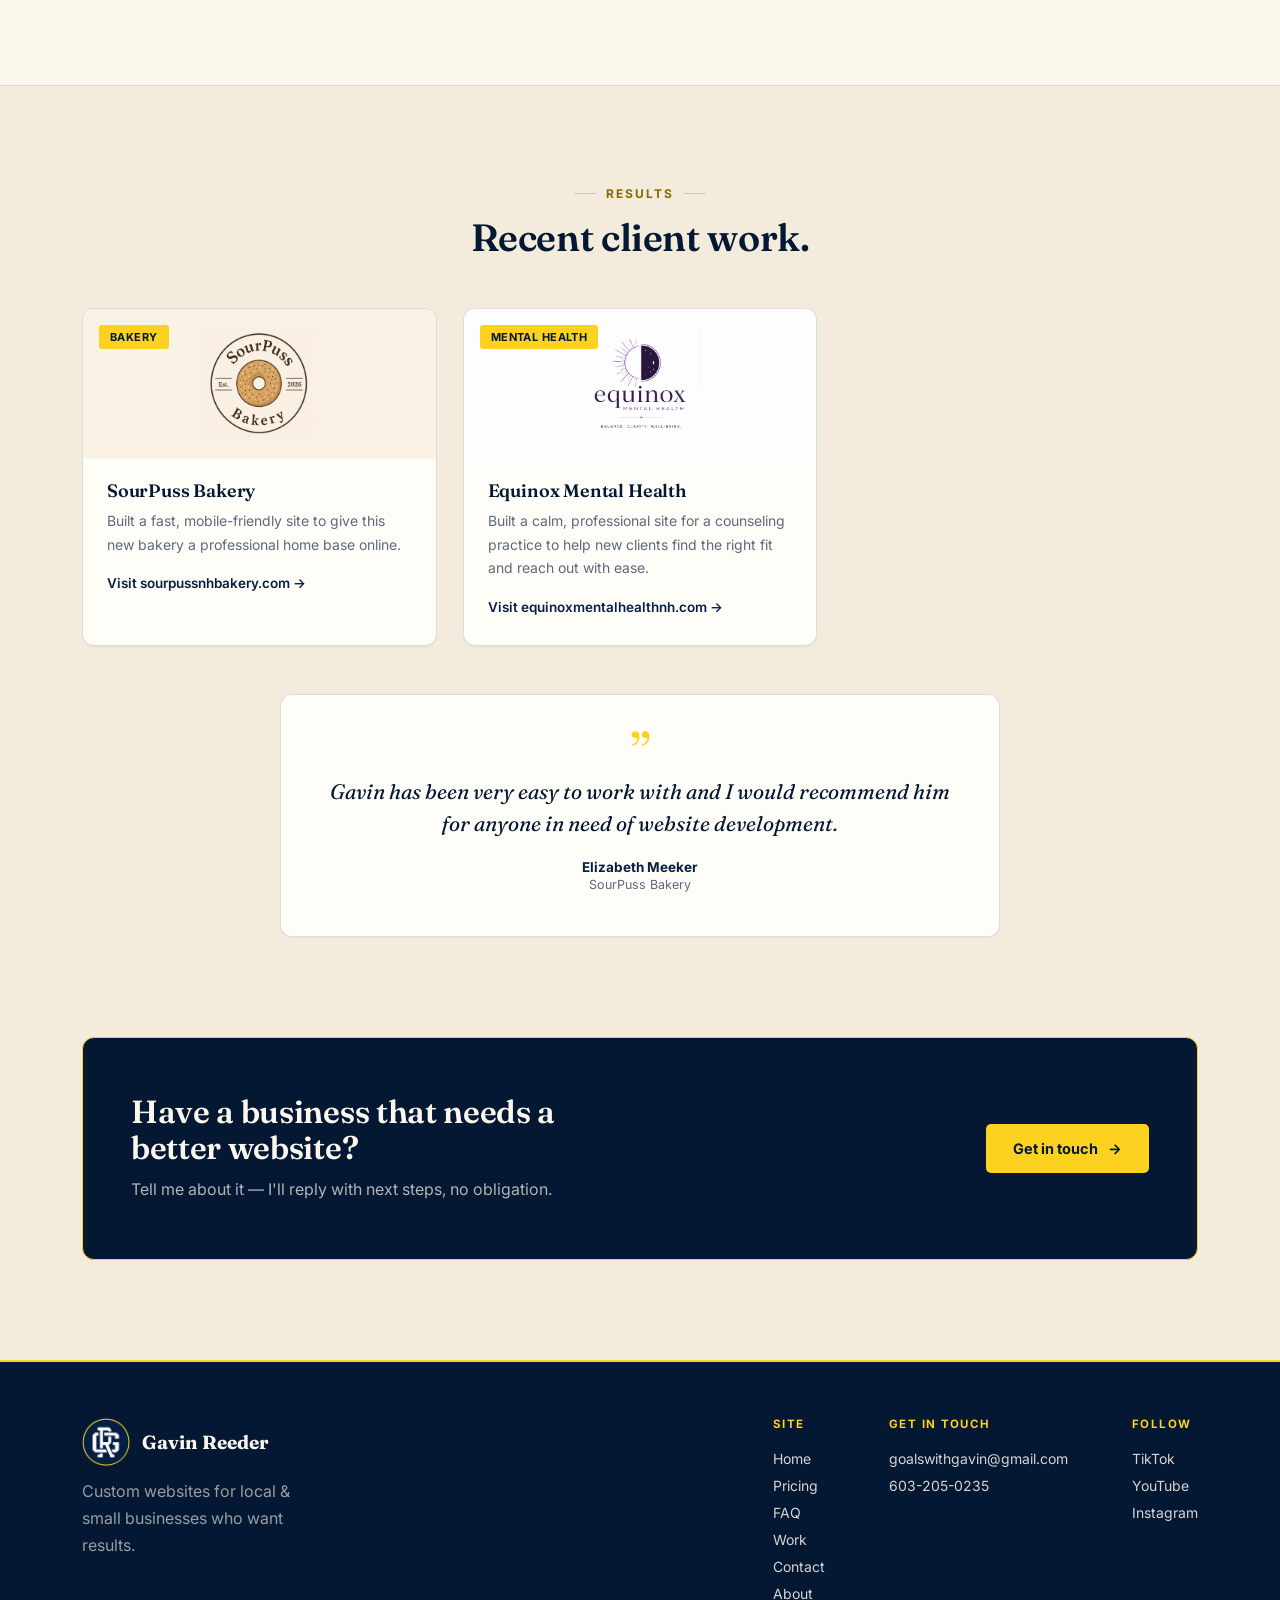
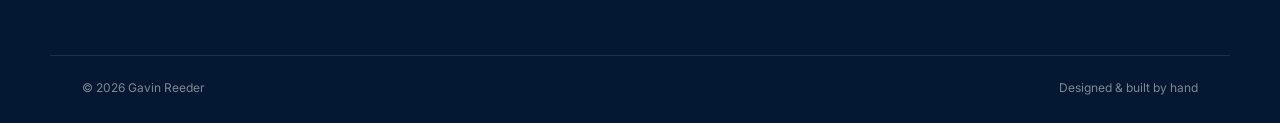
==== commit 305add6a: "Add files via upload" ====
--- a/index.html
+++ b/index.html
@@ -69,6 +69,7 @@
           <button type="button" data-open-chat data-need="Not sure yet">I'm not sure yet</button>
         </div>
         <small>Takes about 2 minutes · no obligation</small>
+        <small class="hero-call">Prefer to call? <a href="tel:+16032050235">603-205-0235</a></small>
       </div>
     </div>
 
@@ -269,7 +270,7 @@
       <details class="faq-item reveal"><summary>Can I make changes after the site launches?</summary><p>Standard includes two rounds of revisions and Pro includes 30 days of post-launch support. For updates beyond that, reach out and we can work something out.</p></details>
       <details class="faq-item reveal"><summary>Can you help my business show up on Google?</summary><p>Every package includes basic SEO setup (page titles and descriptions) and Google Analytics. Standard adds local SEO and Pro adds Google Search Console setup. I don't promise specific rankings — SEO takes time.</p></details>
       <details class="faq-item reveal"><summary>Is the quote really free?</summary><p>Yes — quotes are free with no obligation.</p></details>
-      <details class="faq-item reveal"><summary>How do I get a quote or contact you?</summary><p>Use the quote chat on this site (it takes about 2 minutes) or email goalswithgavin@gmail.com. I reply within 1–2 business days.</p></details>
+      <details class="faq-item reveal"><summary>How do I get a quote or contact you?</summary><p>Use the quote chat on this site (it takes about 2 minutes) email goalswithgavin@gmail.com, or call 603-205-0235. I reply within 1–2 business days.</p></details>
     </div>
     <p class="faq-more">Don't see your question? <a href="contact.html" data-open-chat data-mode="faq">Ask the chat assistant</a>.</p>
   </div>
@@ -348,6 +349,7 @@
       <div class="footer-col">
         <h4>Get in touch</h4>
         <a href="mailto:goalswithgavin@gmail.com">goalswithgavin@gmail.com</a>
+        <a href="tel:+16032050235">603-205-0235</a>
       </div>
       <div class="footer-col">
         <h4>Follow</h4>
--- a/styles.css
+++ b/styles.css
@@ -515,3 +515,6 @@
 .faq-item p{ margin: 0; padding: 0 22px 20px; font-size: 15px; line-height: 1.6; }
 .faq-more{ text-align:center; margin-top: 28px; font-size: 15px; }
 .faq-more a{ color: var(--navy); font-weight:600; text-decoration: underline; }
+
+.hero-card .hero-call{ margin-top: 6px; font-size: 14px; color: var(--ink); }
+.hero-card .hero-call a{ color: var(--navy); font-weight:700; text-decoration: underline; }
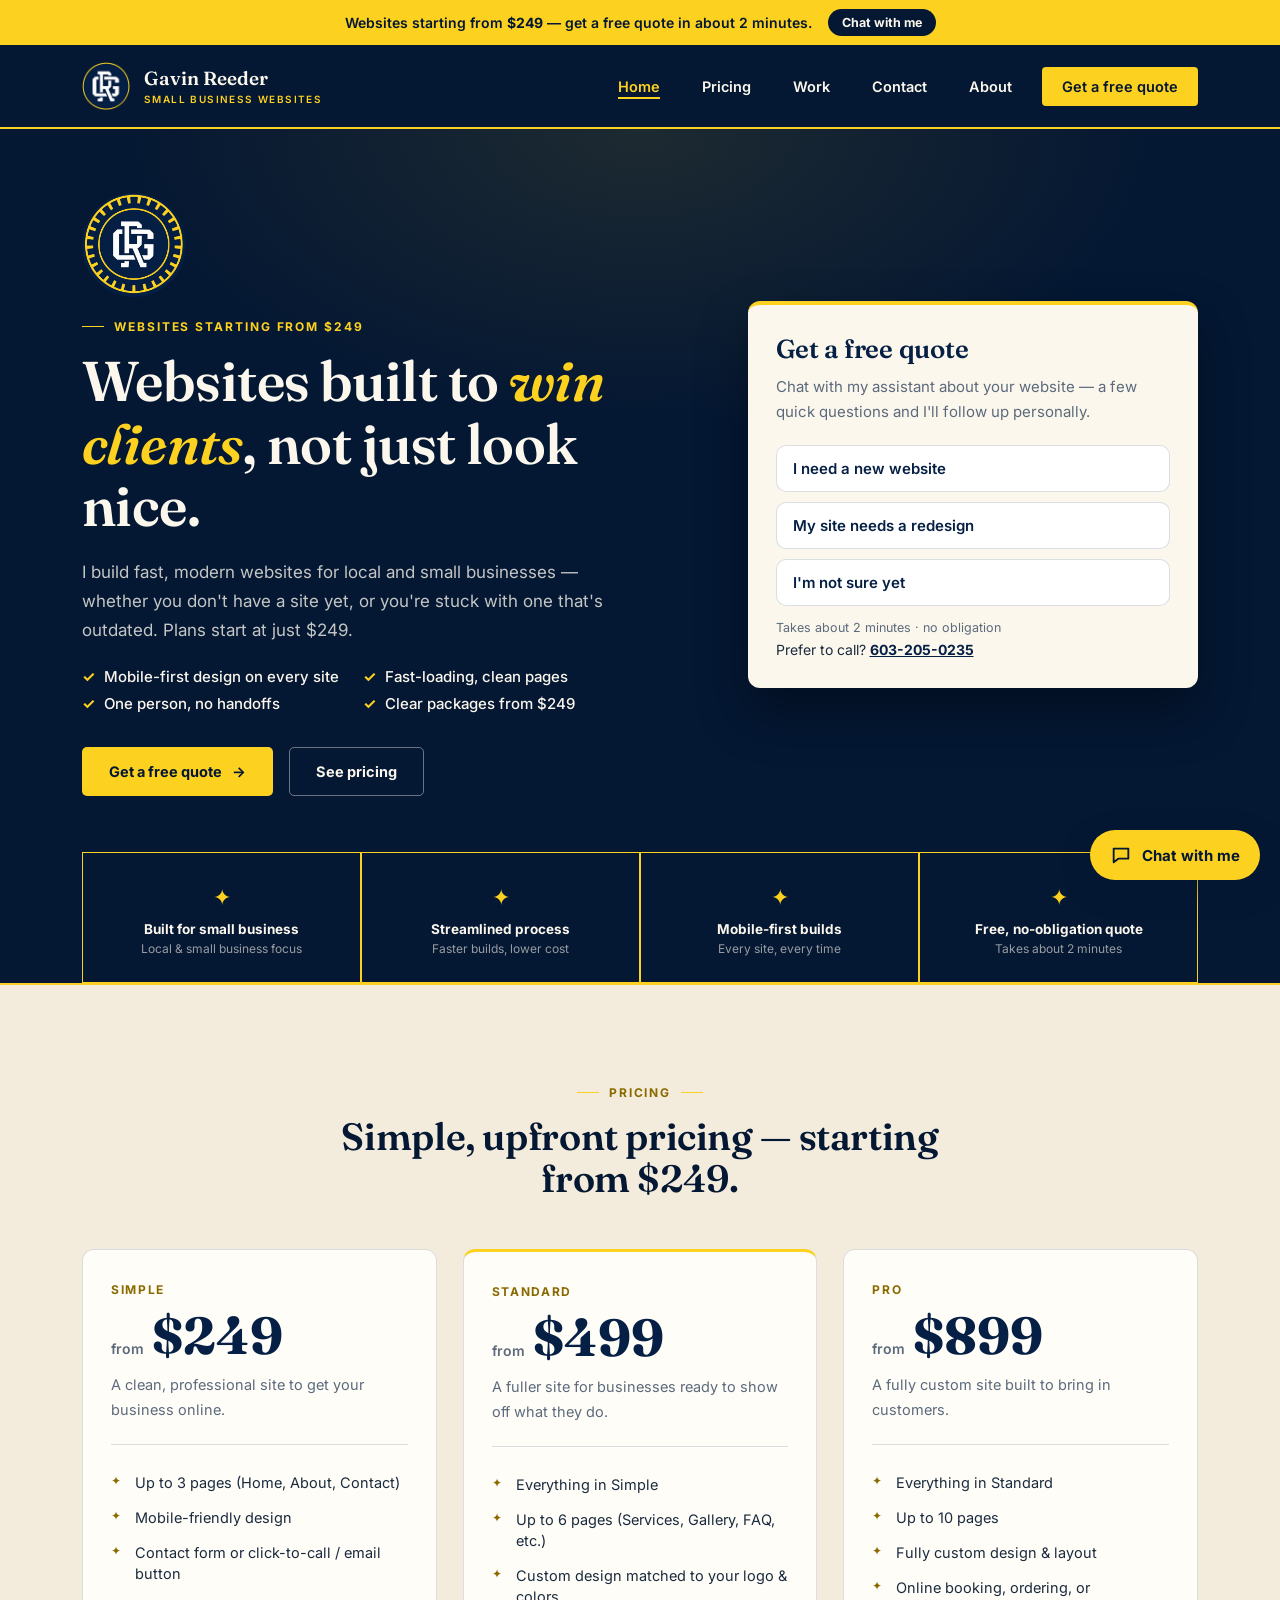
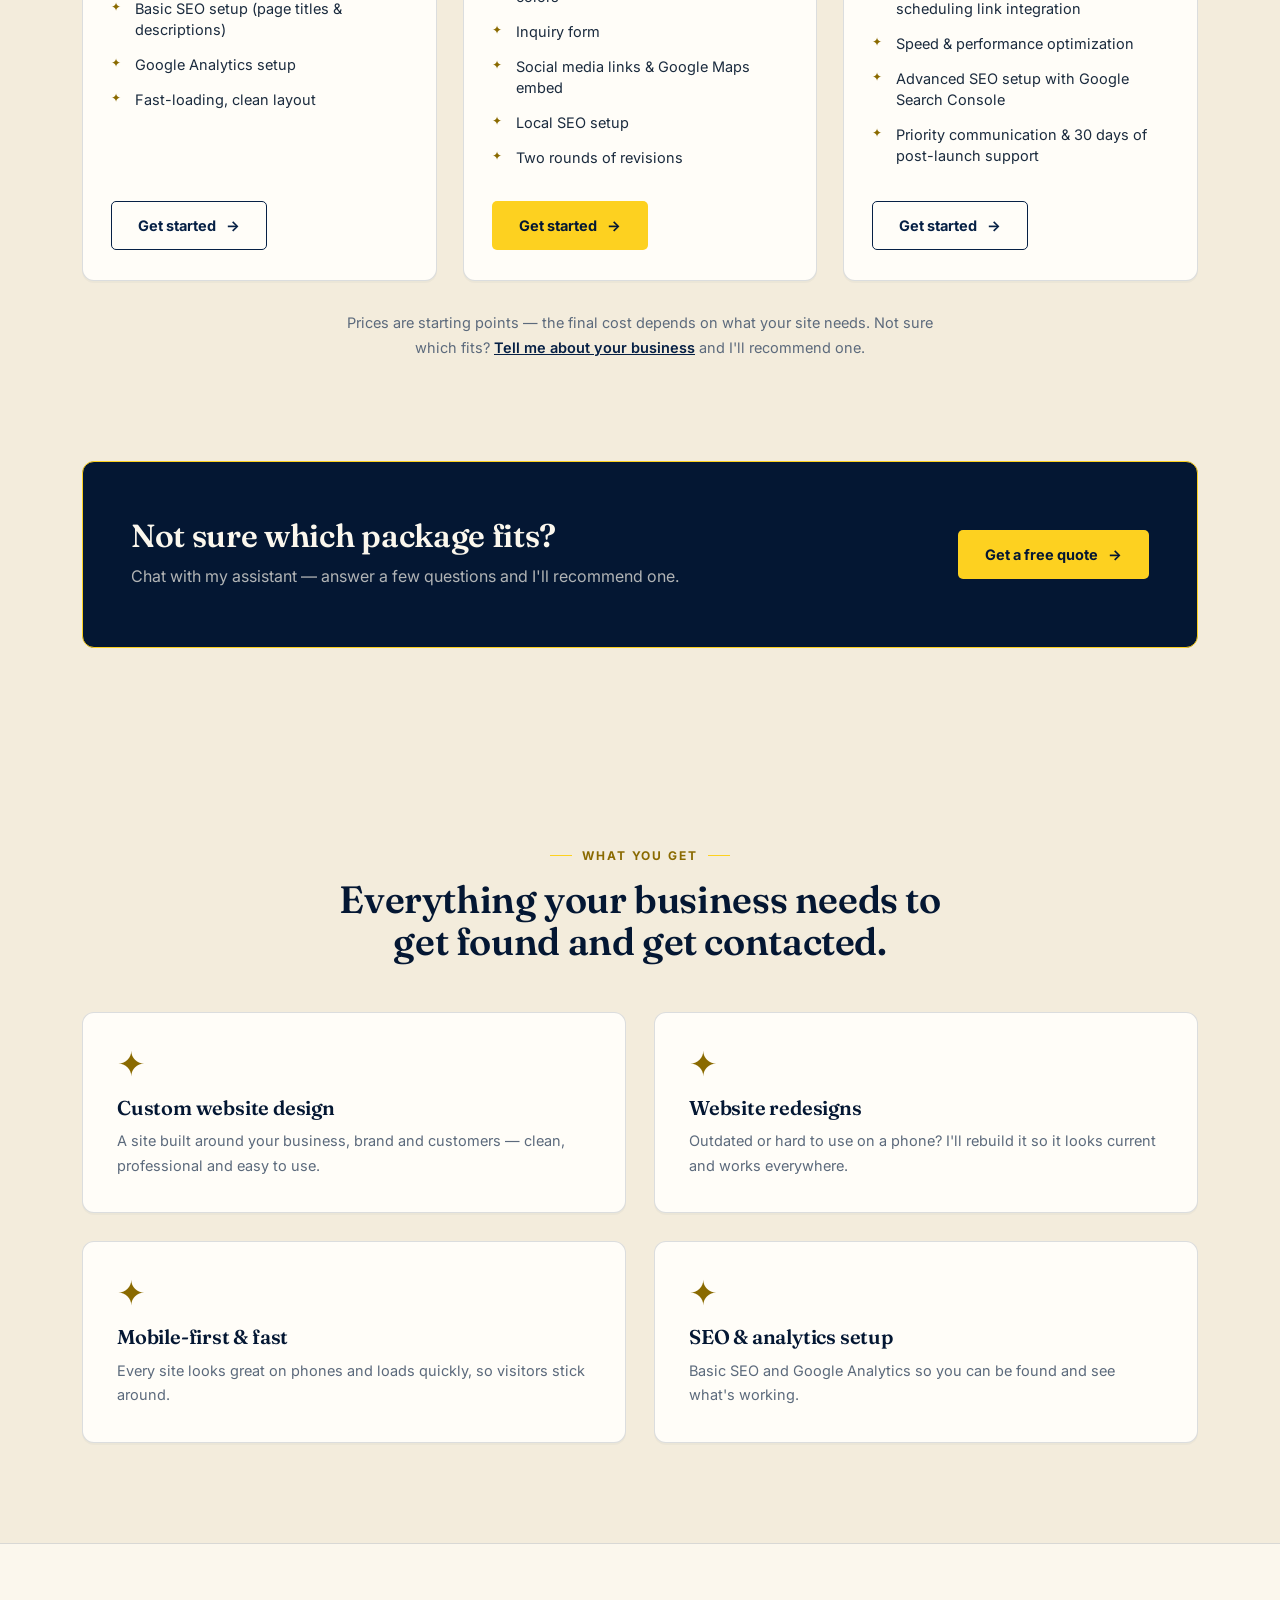
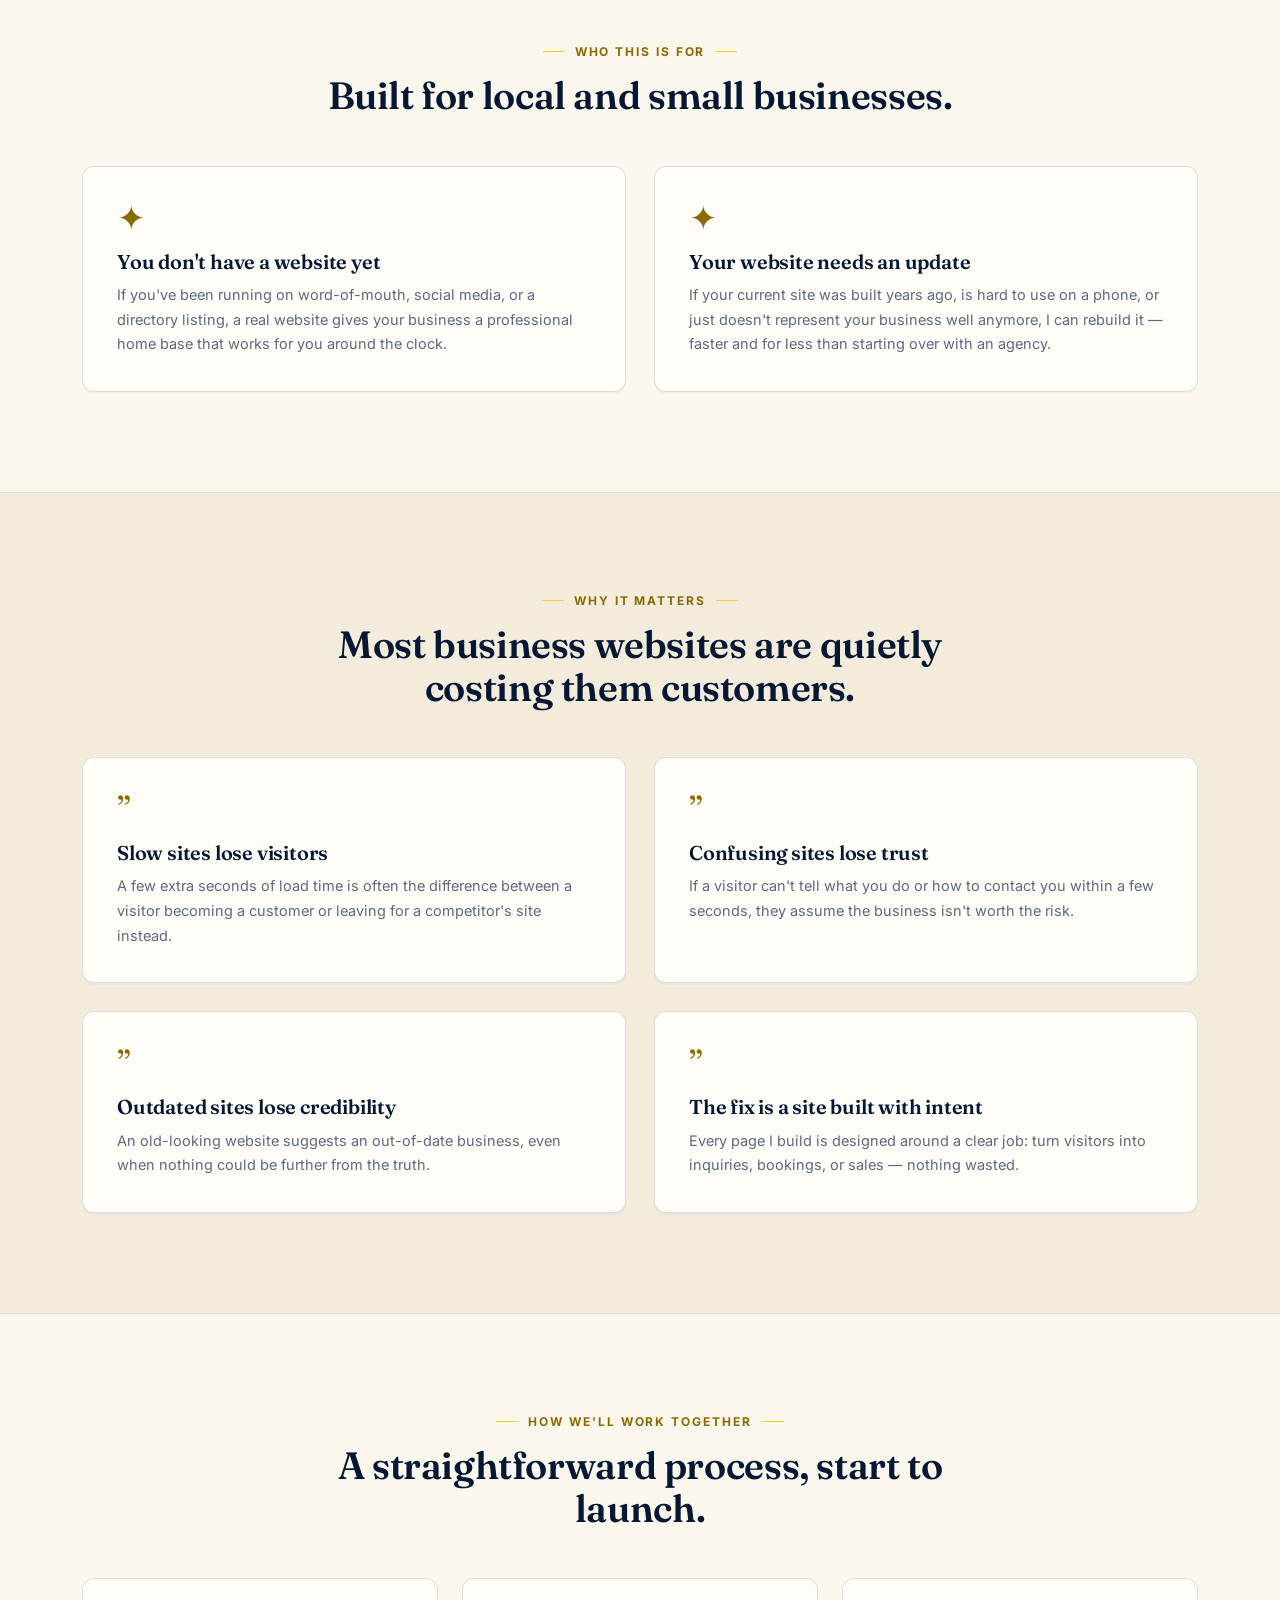
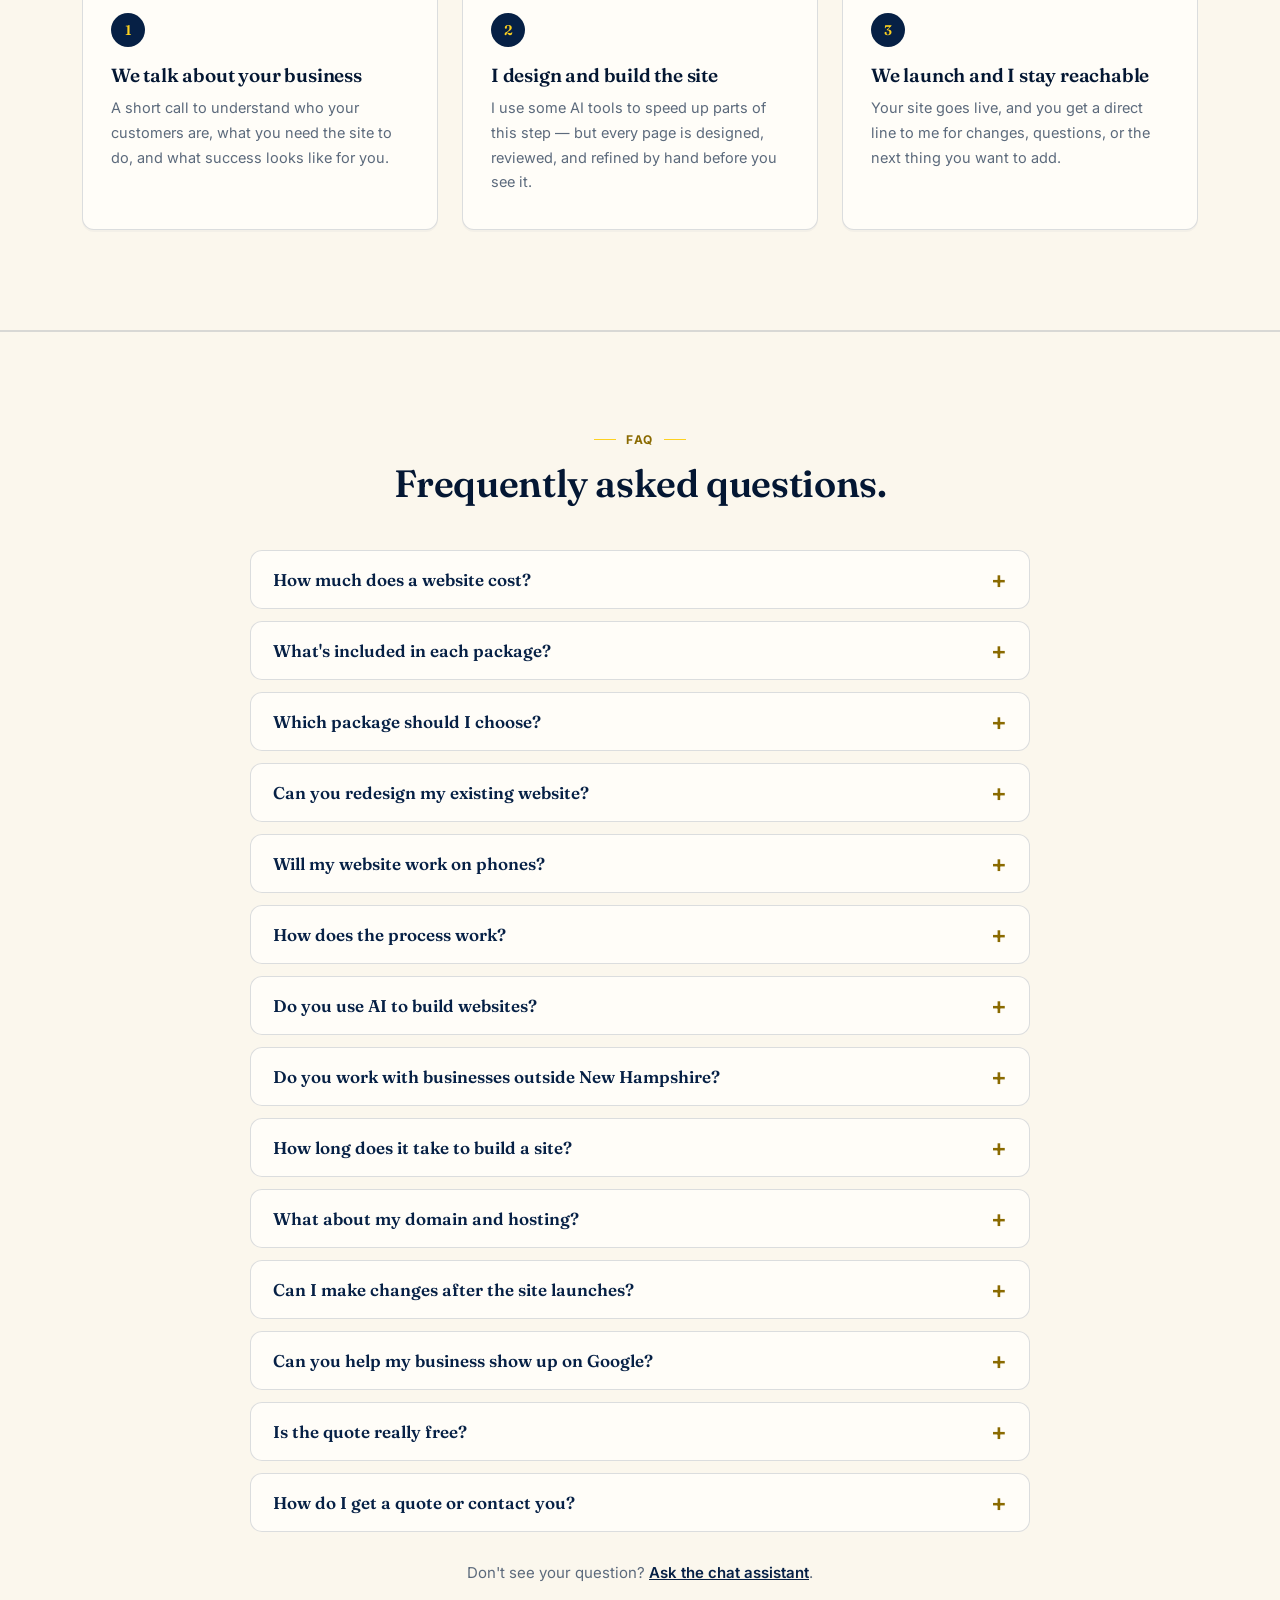
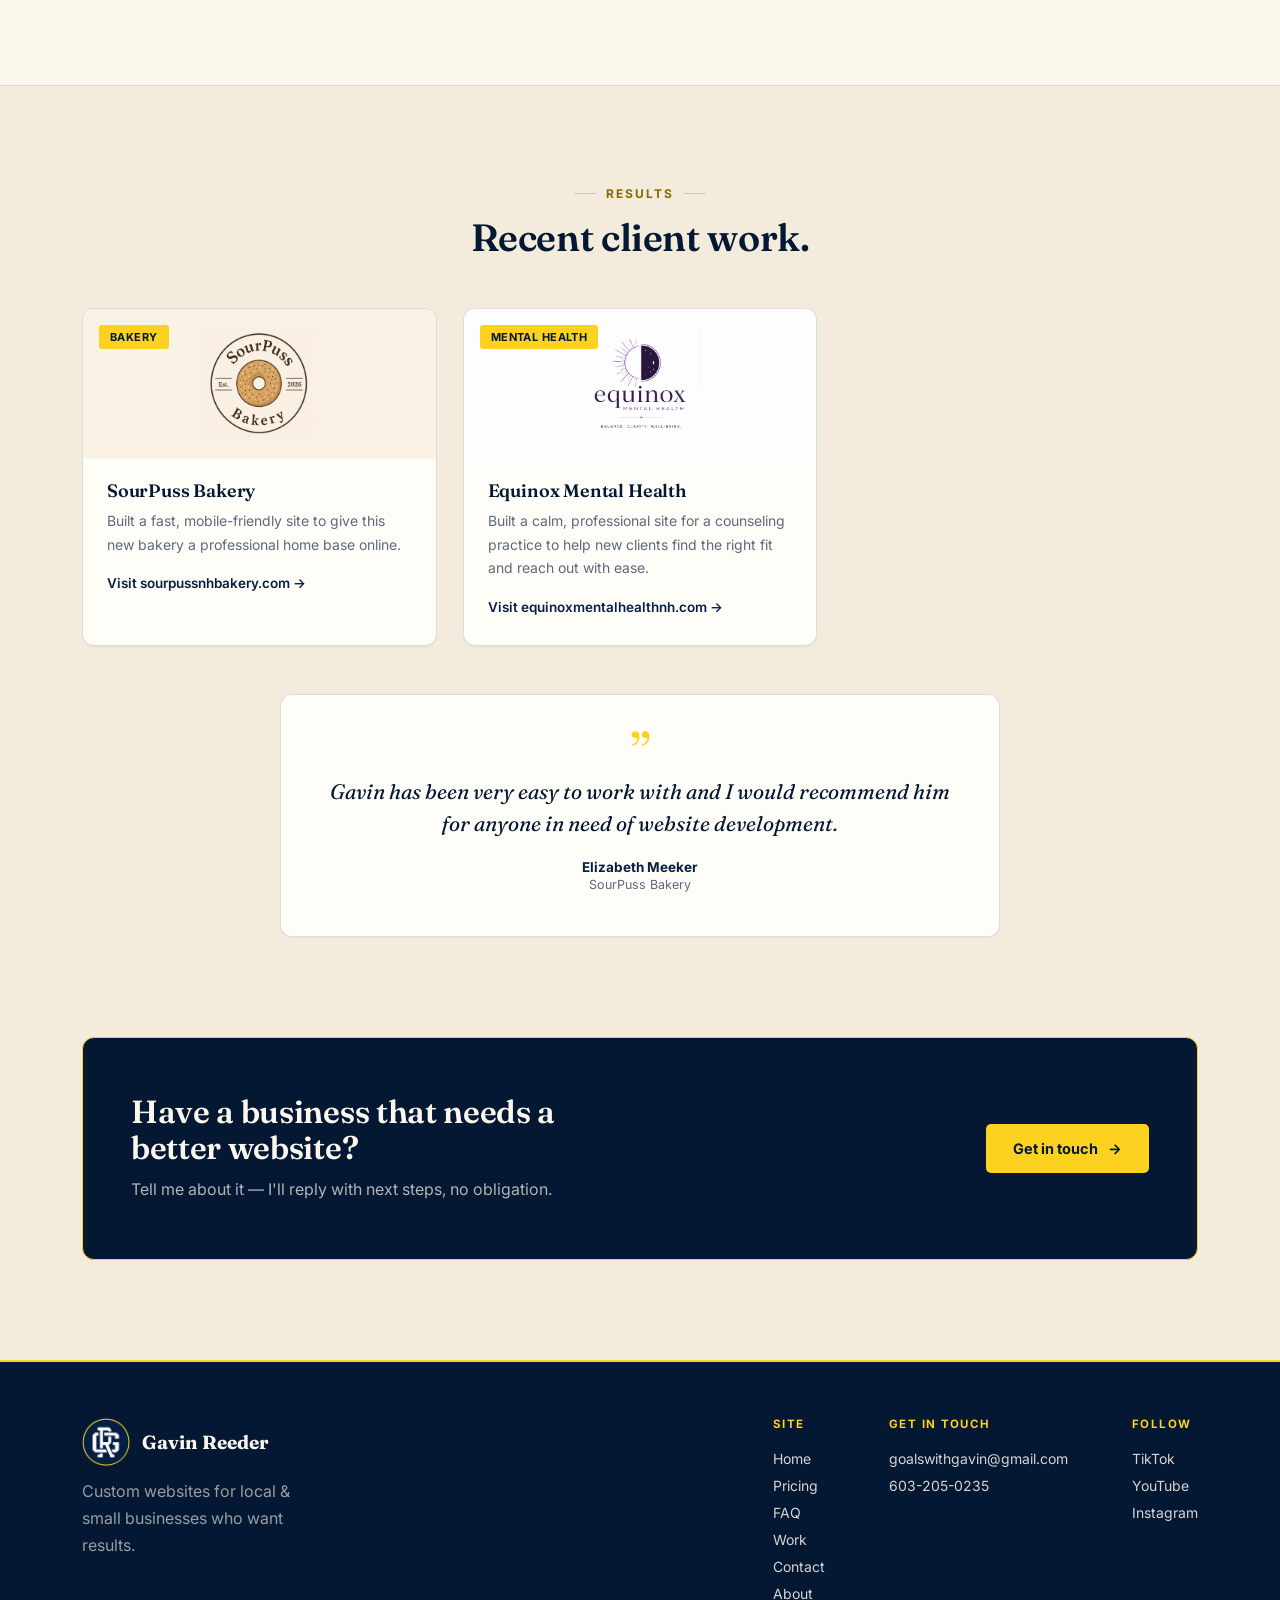
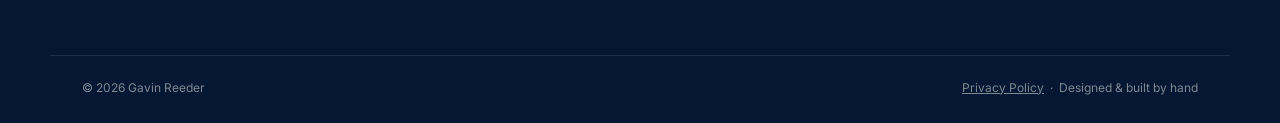
==== commit 960aacf8: "Add files via upload" ====
--- a/index.html
+++ b/index.html
@@ -361,7 +361,7 @@
   </div>
   <div class="wrap footer-bottom">
     <span>© <span data-year></span> Gavin Reeder</span>
-    <span>Designed &amp; built by hand</span>
+    <span><a href="privacy.html" style="text-decoration:underline;">Privacy Policy</a> &nbsp;·&nbsp; Designed &amp; built by hand</span>
   </div>
 </footer>
 
--- a/styles.css
+++ b/styles.css
@@ -518,3 +518,14 @@
 
 .hero-card .hero-call{ margin-top: 6px; font-size: 14px; color: var(--ink); }
 .hero-card .hero-call a{ color: var(--navy); font-weight:700; text-decoration: underline; }
+
+/* Legal pages */
+.legal{ max-width: 760px; }
+.legal h2{ font-size: 24px; margin-top: 40px; }
+.legal h3{ font-size: 17px; margin-top: 22px; color: var(--navy); }
+.legal p{ margin-top: 14px; font-size: 16px; line-height: 1.7; }
+.legal ul{ margin: 12px 0 0 0; padding-left: 22px; list-style: disc; }
+.legal li{ margin-top: 8px; font-size: 16px; line-height: 1.65; color: var(--muted); }
+.legal a{ color: var(--navy); font-weight:600; text-decoration: underline; }
+.chat-note{ padding: 0 14px 10px; font-size: 11.5px; color: var(--muted); background: var(--paper); text-align:center; }
+.chat-note a{ color: var(--navy); text-decoration: underline; }
